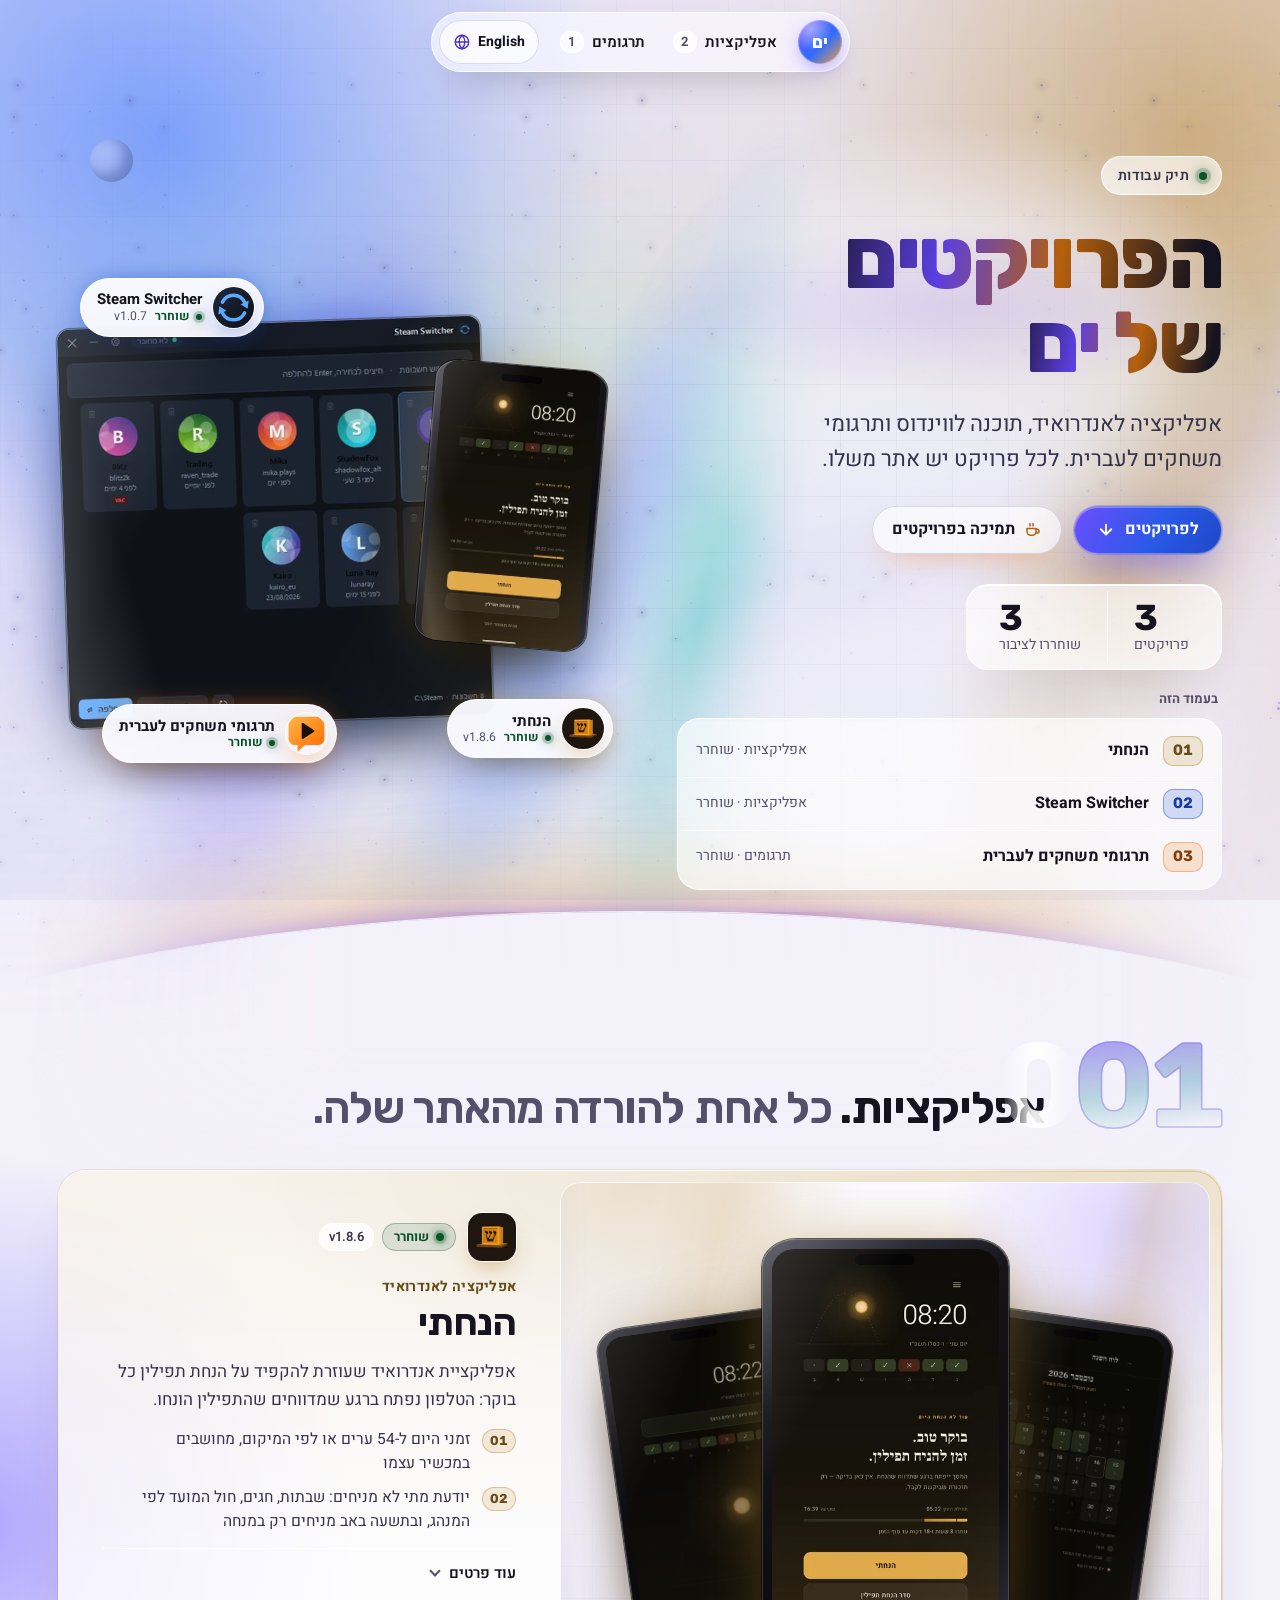
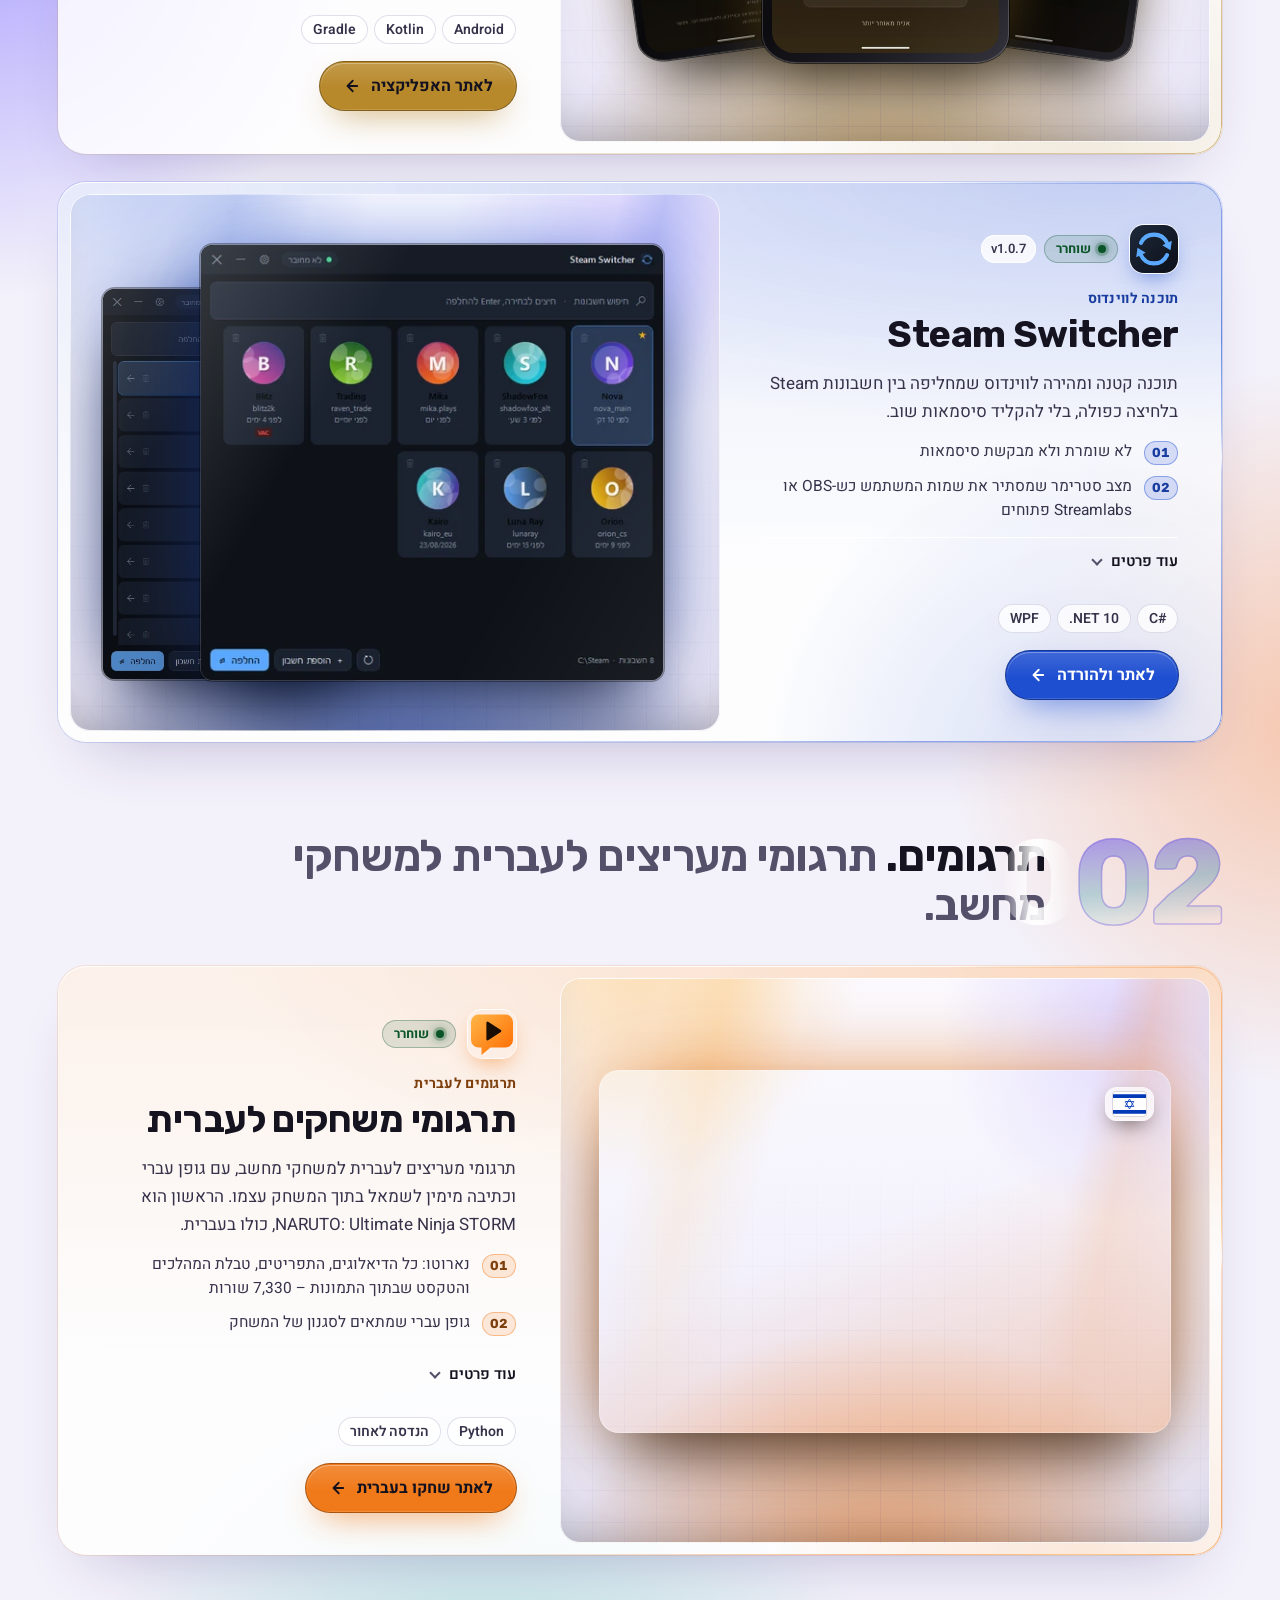
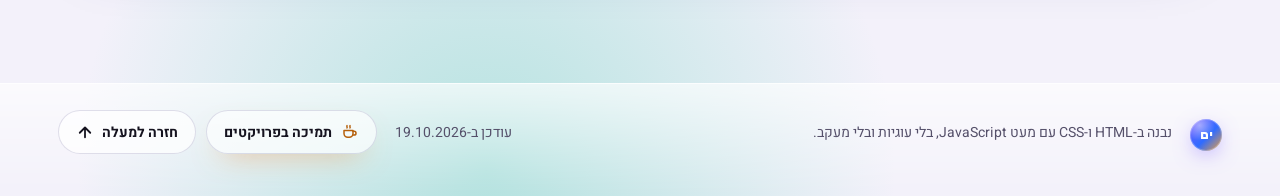
==== public/index.html @ a9d2b25c "Translations card: the new «שחקו בעברית» logo as its icon Co-Authored-By: Claude Opus 5.5 <noreply@a" ====
<!doctype html>
<html lang="he" dir="rtl">
<head>
  <meta charset="utf-8">
  <meta name="viewport" content="width=device-width, initial-scale=1">
  <title>הפרויקטים של ים</title>
  <script>document.documentElement.classList.add('js')</script>
  <meta name="description" content="אפליקציה לאנדרואיד, תוכנה לווינדוס ותרגומי משחקים לעברית. לכל פרויקט יש אתר משלו.">
  <link rel="canonical" href="https://yamprojects.github.io/">
  <link rel="alternate" hreflang="he" href="https://yamprojects.github.io/">
  <link rel="alternate" hreflang="en" href="https://yamprojects.github.io/en/">
  <link rel="alternate" hreflang="x-default" href="https://yamprojects.github.io/">
  <meta property="og:url" content="https://yamprojects.github.io/">
  <meta property="og:image" content="https://yamprojects.github.io/og.jpg">
  <meta property="og:image:width" content="1200">
  <meta property="og:image:height" content="630">
  <meta property="og:image:alt" content="הפרויקטים של ים: הנחתי, Steam Switcher ותרגומי משחקים לעברית">
  <meta property="og:locale:alternate" content="en_US">
  <meta property="og:type" content="website">
  <meta property="og:locale" content="he_IL">
  <meta property="og:site_name" content="הפרויקטים של ים">
  <meta property="og:title" content="הפרויקטים של ים">
  <meta property="og:description" content="אפליקציה לאנדרואיד, תוכנה לווינדוס ותרגומי משחקים לעברית. לכל פרויקט יש אתר משלו.">
  <meta name="twitter:card" content="summary_large_image">
  <meta name="color-scheme" content="dark light">
  <meta name="theme-color" content="#f3f1fa" media="(prefers-color-scheme: light)">
  <meta name="theme-color" content="#07070e" media="(prefers-color-scheme: dark)">
  <link rel="icon" href="favicon.svg" type="image/svg+xml">
  <link rel="preload" href="fonts/heebo.woff2" as="font" type="font/woff2" crossorigin>
  <link rel="preload" href="fonts/rubik.woff2" as="font" type="font/woff2" crossorigin>
  <link rel="stylesheet" href="site.css">
  <script src="site.js" defer></script>
</head>
<body style="--au1: #b8892b; --au2: #1f4fd1; --au3: #f07a1a">
  <div class="bg-video" aria-hidden="true" data-base="video/"><video muted loop playsinline preload="none" disablepictureinpicture tabindex="-1"></video></div>
  <div class="aurora" aria-hidden="true"><i></i><i></i><i></i><i></i><i></i></div>
  <a class="skip" href="#main">דילוג לפרויקטים</a>

  <nav class="topbar" aria-label="ניווט ראשי">
    <div class="wrap topbar-inner">
      <a class="brand" href="#top" aria-label="לראש העמוד"><span class="brand-mark" aria-hidden="true">ים</span></a>
      <div class="cats" role="group" aria-label="קטגוריות"><a href="#apps">אפליקציות <span class="count" dir="ltr">2</span></a><a href="#translations">תרגומים <span class="count" dir="ltr">1</span></a></div>
      <a class="lang" href="en/" hreflang="en" lang="en" dir="ltr"><svg viewBox="0 0 24 24" width="18" height="18" aria-hidden="true" focusable="false"><g fill="none" stroke="currentColor" stroke-width="1.8"><circle cx="12" cy="12" r="9"/><path d="M3 12h18M12 3c2.6 2.6 3.8 5.6 3.8 9s-1.2 6.4-3.8 9c-2.6-2.6-3.8-5.6-3.8-9S9.4 5.6 12 3z"/></g></svg><span class="lang-short" aria-hidden="true">EN</span><span class="lang-full">English</span></a>
    </div>
  </nav>

  <header class="hero hero--showcase" id="top">
    <div class="curtains" aria-hidden="true"><i></i><i></i><i></i><i></i></div>
    <div class="space" aria-hidden="true">
      <div class="nebula"></div>
      <div class="stars stars--far"><i></i></div>
      <div class="stars stars--mid"><i></i></div>
      <div class="stars stars--near"><span class="tw tw1"><i class="tw" style="left: 21.7%; top: 3.4%; --s: 2.4px"></i><i class="tb" style="left: 2.2%; top: 21.4%; --s: 2.6px"></i><i class="tw" style="left: 21.9%; top: 66.4%; --s: 2.6px"></i><i class="tw" style="left: 46.5%; top: 71.1%; --s: 2.6px"></i><i class="tw" style="left: 49.6%; top: 33.3%; --s: 2.6px"></i><i class="tw" style="left: 34.6%; top: 17.5%; --s: 2.9px"></i><i class="ty" style="left: 77.0%; top: 38.3%; --s: 1.6px"></i><i class="tw" style="left: 52.4%; top: 19.5%; --s: 1.9px"></i></span><span class="tw tw2"><i class="ty" style="left: 86.4%; top: 29.9%; --s: 1.6px"></i><i class="tb" style="left: 54.4%; top: 3.1%; --s: 2.4px"></i><i class="ty" style="left: 35.5%; top: 18.7%; --s: 1.9px"></i><i class="tb" style="left: 85.7%; top: 57.8%; --s: 2.0px"></i><i class="tb" style="left: 46.5%; top: 10.5%; --s: 1.6px"></i><i class="tw" style="left: 13.8%; top: 42.5%; --s: 1.6px"></i><i class="tb" style="left: 12.8%; top: 12.7%; --s: 2.2px"></i><i class="tw" style="left: 77.1%; top: 72.6%; --s: 2.7px"></i></span><span class="tw tw3"><i class="tw" style="left: 60.3%; top: 65.8%; --s: 2.2px"></i><i class="tb" style="left: 72.8%; top: 28.8%; --s: 2.5px"></i><i class="tb" style="left: 42.5%; top: 36.0%; --s: 2.1px"></i><i class="ty" style="left: 2.1%; top: 15.3%; --s: 2.2px"></i><i class="tb" style="left: 25.6%; top: 43.4%; --s: 1.7px"></i><i class="tw" style="left: 45.3%; top: 78.4%; --s: 2.7px"></i><i class="ty" style="left: 84.9%; top: 43.7%; --s: 2.1px"></i><i class="tw" style="left: 47.1%; top: 10.1%; --s: 1.8px"></i></span></div>
      <div class="meteors"><i></i><i></i><i></i></div>
    </div>
    <div class="horizon" aria-hidden="true"><i class="rim-light"><i></i></i></div>
    <div class="wrap hero-grid">
      <div class="hero-copy">
        <p class="eyebrow"><span class="eyebrow-dot" aria-hidden="true"></span>תיק עבודות</p>
        <h1><span class="sheen">הפרויקטים של&nbsp;ים</span><span class="shine" aria-hidden="true"><span>הפרויקטים של&nbsp;ים</span></span></h1>
        <p class="lead">אפליקציה לאנדרואיד, תוכנה לווינדוס ותרגומי משחקים לעברית. לכל פרויקט יש אתר משלו.</p>
        <div class="hero-actions">
          <span class="cta"><span class="cta-glow" aria-hidden="true"></span><a class="btn btn--glow" href="#main">לפרויקטים <svg class="arrow arrow--down" viewBox="0 0 24 24" width="18" height="18" aria-hidden="true" focusable="false"><path d="M5 11l7 7 7-7M12 18V5" fill="none" stroke="currentColor" stroke-width="2.4" stroke-linecap="round" stroke-linejoin="round"/></svg></a></span><a class="donate donate--hero" href="https://ko-fi.com/yamt2000" target="_blank" rel="noopener"><svg class="cup" viewBox="0 0 24 24" width="18" height="18" aria-hidden="true" focusable="false"><g fill="none" stroke="currentColor" stroke-width="2" stroke-linecap="round" stroke-linejoin="round"><path d="M4 10h12v4a5 5 0 0 1-5 5H9a5 5 0 0 1-5-5z"/><path d="M16 11h1.5a2.5 2.5 0 0 1 0 5H16"/><path d="M8 3.5c-.8 1 .8 2 0 3M12 3.5c-.8 1 .8 2 0 3"/></g></svg>תמיכה בפרויקטים</a>
        </div>
      </div>
      <div class="showcase showcase--both" aria-hidden="true"><div class="sc-halo"></div><div class="sc sc-window" style="--card-accent: #1f4fd1"><div class="window window--front"><img src="img/screen-steam-switcher-700.webp" srcset="img/screen-steam-switcher-480.webp 480w, img/screen-steam-switcher-700.webp 700w" sizes="(min-width: 980px) 460px, 76vw" width="700" height="660" alt="" loading="lazy" decoding="async"><i class="glare" aria-hidden="true"></i></div></div><div class="sc sc-phone" style="--card-accent: #b8892b"><div class="phone phone--front"><img src="img/screen-hinachti-morning-720.webp" srcset="img/screen-hinachti-morning-360.webp 360w, img/screen-hinachti-morning-720.webp 720w" sizes="(min-width: 980px) 190px, 40vw" width="720" height="1280" alt="" loading="eager" fetchpriority="high" decoding="async"><i class="glare" aria-hidden="true"></i></div></div><div class="sc-tag sc-tag--window" style="--card-accent: #1f4fd1"><span class="app-icon"><img src="img/icon-steam-switcher.svg" width="48" height="48" alt="" loading="eager" decoding="async"></span><span class="sc-tag-text"><b dir="ltr">Steam Switcher</b><small><span class="status status--released">שוחרר</span> <span dir="ltr" data-version-url="https://steam-switcher.gitlab.io/latest.json" data-version-key="version">v1.0.7</span></small></span></div><div class="sc-tag sc-tag--phone" style="--card-accent: #b8892b"><span class="app-icon"><img src="img/icon-hinachti.webp" width="48" height="48" alt="" loading="eager" decoding="async"></span><span class="sc-tag-text"><b>הנחתי</b><small><span class="status status--released">שוחרר</span> <span dir="ltr" data-version-url="https://hinachti.github.io/latest.json" data-version-key="versionName">v1.8.6</span></small></span></div><div class="sc-tag sc-tag--extra" style="--card-accent: #f07a1a"><span class="app-icon"><img src="img/icon-hebrew-game-translations.svg" width="48" height="48" alt="" loading="eager" decoding="async"></span><span class="sc-tag-text"><b>תרגומי משחקים לעברית</b><small><span class="status status--released">שוחרר</span></small></span></div></div>
      <div class="hero-meta">
        <dl class="stats"><div><dt>פרויקטים</dt><dd dir="ltr">3</dd></div><div><dt>שוחררו לציבור</dt><dd dir="ltr">3</dd></div></dl>
        <nav class="index" aria-labelledby="index-title">
          <h2 class="index-title" id="index-title">בעמוד הזה</h2>
          <ol><li><a href="#hinachti" style="--card-accent: #b8892b; --card-accent-2: #d1b275; --cta-bg: #b8892b; --cta-ink: #14111f; --a-text-d: #d3b67c; --a-text-l: #674d18"><span class="index-num" dir="ltr">01</span><span class="index-name">הנחתי</span><span class="index-meta">אפליקציות · <span class="sr">סטטוס: </span>שוחרר</span></a></li><li><a href="#steam-switcher" style="--card-accent: #1f4fd1; --card-accent-2: #6d8de1; --cta-bg: #1f4fd1; --cta-ink: #ffffff; --a-text-d: #7d99e4; --a-text-l: #183c9f"><span class="index-num" dir="ltr">02</span><span class="index-name" dir="ltr">Steam Switcher</span><span class="index-meta">אפליקציות · <span class="sr">סטטוס: </span>שוחרר</span></a></li><li><a href="#hebrew-game-translations" style="--card-accent: #f07a1a; --card-accent-2: #ffb547; --cta-bg: #f07a1a; --cta-ink: #14111f; --a-text-d: #f6ad71; --a-text-l: #7d3f0e"><span class="index-num" dir="ltr">03</span><span class="index-name">תרגומי משחקים לעברית</span><span class="index-meta">תרגומים · <span class="sr">סטטוס: </span>שוחרר</span></a></li></ol>
        </nav>
      </div>
    </div>
  </header>

  <main id="main" class="wrap">
    <section class="category" id="apps" aria-labelledby="h-apps">
      <div class="category-head">
        <span class="category-num" dir="ltr" data-num="01" aria-hidden="true">01<span class="num-shine"><span>01</span></span></span>
        <div class="category-title">
          <h2 id="h-apps">אפליקציות</h2>
          <p>כל אחת להורדה מהאתר שלה.</p>
        </div>
      </div>
      <div class="grid">
        <article class="card card--phone card--feature" id="hinachti" aria-labelledby="t-hinachti" style="--card-accent: #b8892b; --card-accent-2: #d1b275; --cta-bg: #b8892b; --cta-ink: #14111f; --a-text-d: #d3b67c; --a-text-l: #674d18">
          <span class="beam" aria-hidden="true"><i></i></span><span class="beam beam--halo" aria-hidden="true"><i></i></span>
          <div class="stage stage--phone stage--n3"><div class="phone phone--back2"><img src="img/screen-hinachti-done-720.webp" srcset="img/screen-hinachti-done-360.webp 360w, img/screen-hinachti-done-720.webp 720w" sizes="(min-width: 960px) 210px, 26vw" width="720" height="1280" alt="" loading="lazy" decoding="async"><i class="glare" aria-hidden="true"></i></div><div class="phone phone--back"><img src="img/screen-hinachti-calendar-720.webp" srcset="img/screen-hinachti-calendar-360.webp 360w, img/screen-hinachti-calendar-720.webp 720w" sizes="(min-width: 960px) 210px, 26vw" width="720" height="1280" alt="" loading="lazy" decoding="async"><i class="glare" aria-hidden="true"></i></div><div class="phone phone--front"><img src="img/screen-hinachti-morning-720.webp" srcset="img/screen-hinachti-morning-360.webp 360w, img/screen-hinachti-morning-720.webp 720w" sizes="(min-width: 960px) 260px, 31vw" width="720" height="1280" alt="מסך הבוקר של הנחתי: «בוקר טוב. זמן להניח תפילין.», זמני היום והכפתור «הנחתי»" loading="lazy" decoding="async"><i class="glare" aria-hidden="true"></i></div></div>
          <div class="card-body">
            <div class="card-top"><span class="app-icon"><img src="img/icon-hinachti.webp" width="48" height="48" alt="" loading="lazy" decoding="async"></span><div class="meta"><span class="status status--released"><span class="sr">סטטוס: </span>שוחרר</span><span class="version" dir="ltr" data-version-url="https://hinachti.github.io/latest.json" data-version-key="versionName">v1.8.6</span></div></div>
            <div class="card-title">
              <p class="kicker">אפליקציה לאנדרואיד</p>
              <h3 id="t-hinachti"><span>הנחתי</span></h3>
            </div>
            <p class="summary">אפליקציית אנדרואיד שעוזרת להקפיד על הנחת תפילין כל בוקר: הטלפון נפתח ברגע שמדווחים שהתפילין הונחו.</p>
            <ol class="highlights" aria-label="בקצרה"><li><span class="hl-num" dir="ltr" aria-hidden="true">01</span><span class="hl-text">זמני היום <span class="nw">ל-<span dir="ltr">54</span></span> ערים או לפי המיקום, מחושבים במכשיר עצמו</span></li><li><span class="hl-num" dir="ltr" aria-hidden="true">02</span><span class="hl-text">יודעת מתי לא מניחים: שבתות, חגים, חול המועד לפי המנהג, ובתשעה באב מניחים רק במנחה</span></li></ol>
            <details><summary>עוד פרטים</summary><ol class="highlights" start="3"><li><span class="hl-num" dir="ltr" aria-hidden="true">03</span><span class="hl-text">סדר הנחת תפילין בנוסח אשכנז וספרד, פרשת השבוע ותהילים</span></li><li><span class="hl-num" dir="ltr" aria-hidden="true">04</span><span class="hl-text">עובדת בלי אינטרנט, ושום דבר לא נשלח לשום מקום</span></li></ol></details>
            <ul class="tech" aria-label="טכנולוגיות"><li dir="ltr">Android</li><li dir="ltr">Kotlin</li><li dir="ltr">Gradle</li></ul>
            <div class="links"><a class="btn btn--accent" href="https://hinachti.github.io/" target="_blank" rel="noopener">לאתר האפליקציה <svg class="arrow arrow--fwd" viewBox="0 0 24 24" width="18" height="18" aria-hidden="true" focusable="false"><path d="M13 5l-7 7 7 7M6 12h13" fill="none" stroke="currentColor" stroke-width="2.4" stroke-linecap="round" stroke-linejoin="round"/></svg></a></div>
          </div>
        </article>
        <article class="card card--window card--feature card--flip" id="steam-switcher" aria-labelledby="t-steam-switcher" style="--card-accent: #1f4fd1; --card-accent-2: #6d8de1; --cta-bg: #1f4fd1; --cta-ink: #ffffff; --a-text-d: #7d99e4; --a-text-l: #183c9f">
          <span class="beam" aria-hidden="true"><i></i></span><span class="beam beam--halo" aria-hidden="true"><i></i></span>
          <div class="stage stage--window stage--n2"><div class="window window--back"><img src="img/screen-steam-switcher-list-440.webp" srcset="img/screen-steam-switcher-list-440.webp 440w" sizes="(min-width: 960px) 300px, 44vw" width="440" height="660" alt="" loading="lazy" decoding="async"><i class="glare" aria-hidden="true"></i></div><div class="window window--front"><img src="img/screen-steam-switcher-700.webp" srcset="img/screen-steam-switcher-480.webp 480w, img/screen-steam-switcher-700.webp 700w" sizes="(min-width: 960px) 480px, 76vw" width="700" height="660" alt="Steam Switcher בעברית: רשת של חשבונות Steam עם אווטארים, ומאחוריה תצוגת הרשימה" loading="lazy" decoding="async"><i class="glare" aria-hidden="true"></i></div></div>
          <div class="card-body">
            <div class="card-top"><span class="app-icon"><img src="img/icon-steam-switcher.svg" width="48" height="48" alt="" loading="lazy" decoding="async"></span><div class="meta"><span class="status status--released"><span class="sr">סטטוס: </span>שוחרר</span><span class="version" dir="ltr" data-version-url="https://steam-switcher.gitlab.io/latest.json" data-version-key="version">v1.0.7</span></div></div>
            <div class="card-title">
              <p class="kicker">תוכנה לווינדוס</p>
              <h3 id="t-steam-switcher"><span dir="ltr">Steam Switcher</span></h3>
            </div>
            <p class="summary">תוכנה קטנה ומהירה לווינדוס שמחליפה בין חשבונות <span dir="ltr">Steam</span> בלחיצה כפולה, בלי להקליד סיסמאות שוב.</p>
            <ol class="highlights" aria-label="בקצרה"><li><span class="hl-num" dir="ltr" aria-hidden="true">01</span><span class="hl-text">לא שומרת ולא מבקשת סיסמאות</span></li><li><span class="hl-num" dir="ltr" aria-hidden="true">02</span><span class="hl-text">מצב סטרימר שמסתיר את שמות המשתמש <span class="nw">כש-<span dir="ltr">OBS</span></span> או <span dir="ltr">Streamlabs</span> פתוחים</span></li></ol>
            <details><summary>עוד פרטים</summary><ol class="highlights" start="3"><li><span class="hl-num" dir="ltr" aria-hidden="true">03</span><span class="hl-text">מקש קיצור גלובלי, תפריט במגש המערכת ותצוגת רשימה או רשת</span></li><li><span class="hl-num" dir="ltr" aria-hidden="true">04</span><span class="hl-text">בלי דפדפן מוטמע ובלי שירותי רקע: נפתחת מיד</span></li></ol></details>
            <ul class="tech" aria-label="טכנולוגיות"><li dir="ltr">C#</li><li dir="ltr">.NET 10</li><li dir="ltr">WPF</li></ul>
            <div class="links"><a class="btn btn--accent" href="https://steam-switcher.gitlab.io/he/" target="_blank" rel="noopener">לאתר ולהורדה <svg class="arrow arrow--fwd" viewBox="0 0 24 24" width="18" height="18" aria-hidden="true" focusable="false"><path d="M13 5l-7 7 7 7M6 12h13" fill="none" stroke="currentColor" stroke-width="2.4" stroke-linecap="round" stroke-linejoin="round"/></svg></a></div>
          </div>
        </article>
      </div>
    </section>
    <section class="category" id="translations" aria-labelledby="h-translations">
      <div class="category-head">
        <span class="category-num" dir="ltr" data-num="02" aria-hidden="true">02<span class="num-shine"><span>02</span></span></span>
        <div class="category-title">
          <h2 id="h-translations">תרגומים</h2>
          <p>תרגומי מעריצים לעברית למשחקי מחשב.</p>
        </div>
      </div>
      <div class="grid">
        <article class="card card--shot card--feature" id="hebrew-game-translations" aria-labelledby="t-hebrew-game-translations" style="--card-accent: #f07a1a; --card-accent-2: #ffb547; --cta-bg: #f07a1a; --cta-ink: #14111f; --a-text-d: #f6ad71; --a-text-l: #7d3f0e">
          <span class="beam" aria-hidden="true"><i></i></span><span class="beam beam--halo" aria-hidden="true"><i></i></span>
          <div class="stage stage--shot"><div class="shot"><img src="img/cover-naruto-hero-960.webp" srcset="img/cover-naruto-hero-480.webp 480w, img/cover-naruto-hero-960.webp 960w" sizes="(min-width: 960px) 620px, (min-width: 760px) 46vw, 92vw" width="960" height="600" alt="נארוטו מחזיק ראסנגן במשחק NARUTO: Ultimate Ninja STORM" loading="lazy" decoding="async"><span class="flag" role="img" aria-label="תרגום ישראלי" title="תרגום ישראלי"><svg viewBox="0 0 220 160" width="33" height="24" aria-hidden="true" focusable="false"><rect width="220" height="160" fill="#fff"/><rect y="15" width="220" height="25" fill="#0038b8"/><rect y="120" width="220" height="25" fill="#0038b8"/><path d="M110,47 138.6,96.5 81.4,96.5Z M110,113 81.4,63.5 138.6,63.5Z" fill="none" stroke="#0038b8" stroke-width="5.5" stroke-linejoin="miter"/></svg></span></div></div>
          <div class="card-body">
            <div class="card-top"><span class="app-icon"><img src="img/icon-hebrew-game-translations.svg" width="48" height="48" alt="" loading="lazy" decoding="async"></span><div class="meta"><span class="status status--released"><span class="sr">סטטוס: </span>שוחרר</span></div></div>
            <div class="card-title">
              <p class="kicker">תרגומים לעברית</p>
              <h3 id="t-hebrew-game-translations"><span>תרגומי משחקים לעברית</span></h3>
            </div>
            <p class="summary">תרגומי מעריצים לעברית למשחקי מחשב, עם גופן עברי וכתיבה מימין לשמאל בתוך המשחק עצמו. הראשון הוא <span dir="ltr" class="nw">NARUTO: Ultimate Ninja STORM</span>, כולו בעברית.</p>
            <ol class="highlights" aria-label="בקצרה"><li><span class="hl-num" dir="ltr" aria-hidden="true">01</span><span class="hl-text">נארוטו: כל הדיאלוגים, התפריטים, טבלת המהלכים והטקסט שבתוך התמונות – <span dir="ltr">7,330</span> שורות</span></li><li><span class="hl-num" dir="ltr" aria-hidden="true">02</span><span class="hl-text">גופן עברי שמתאים לסגנון של המשחק</span></li></ol>
            <details><summary>עוד פרטים</summary><ol class="highlights" start="3"><li><span class="hl-num" dir="ltr" aria-hidden="true">03</span><span class="hl-text">כלים משלי לפתיחה ולבנייה מחדש של קבצי המשחק, ומתקין שבונה את העברית מהעותק של השחקן בלי להפיץ קבצי משחק</span></li></ol></details>
            <ul class="tech" aria-label="טכנולוגיות"><li dir="ltr">Python</li><li>הנדסה לאחור</li></ul>
            <div class="links"><a class="btn btn--accent" href="https://playivrit.pages.dev/" target="_blank" rel="noopener">לאתר שחקו בעברית <svg class="arrow arrow--fwd" viewBox="0 0 24 24" width="18" height="18" aria-hidden="true" focusable="false"><path d="M13 5l-7 7 7 7M6 12h13" fill="none" stroke="currentColor" stroke-width="2.4" stroke-linecap="round" stroke-linejoin="round"/></svg></a></div>
          </div>
        </article>
      </div>
    </section>
  </main>

  <footer class="foot">
    <div class="wrap foot-inner">
      <span class="brand-mark brand-mark--small" aria-hidden="true">ים</span>
      <p>נבנה <span class="nw">ב-<span dir="ltr">HTML</span></span> <span class="nw">ו-<span dir="ltr">CSS</span></span> עם מעט <span dir="ltr">JavaScript</span>, בלי עוגיות ובלי מעקב.</p>
      <p class="foot-date">עודכן ב-<time datetime="2026-10-19" dir="ltr">19.10.2026</time></p>
      <div class="foot-actions"><a class="donate donate--foot" href="https://ko-fi.com/yamt2000" target="_blank" rel="noopener"><svg class="cup" viewBox="0 0 24 24" width="18" height="18" aria-hidden="true" focusable="false"><g fill="none" stroke="currentColor" stroke-width="2" stroke-linecap="round" stroke-linejoin="round"><path d="M4 10h12v4a5 5 0 0 1-5 5H9a5 5 0 0 1-5-5z"/><path d="M16 11h1.5a2.5 2.5 0 0 1 0 5H16"/><path d="M8 3.5c-.8 1 .8 2 0 3M12 3.5c-.8 1 .8 2 0 3"/></g></svg>תמיכה בפרויקטים</a><a class="to-top" href="#top">חזרה למעלה <svg class="arrow arrow--up" viewBox="0 0 24 24" width="18" height="18" aria-hidden="true" focusable="false"><path d="M5 13l7-7 7 7M12 6v13" fill="none" stroke="currentColor" stroke-width="2.4" stroke-linecap="round" stroke-linejoin="round"/></svg></a></div>
    </div>
  </footer>
</body>
</html>
---- public/site.css ----
/* Aurora & Glass.
   The backdrop is lit by the projects' own accent colors (--au1..--au4, set on <body> by build.py).
   Every card is tinted by its own accent (--card-accent and friends, also from build.py), so a card
   reads as its project whatever glows behind it. The page is complete without JavaScript and
   without motion, and it mirrors for English (dir="ltr") through logical properties and --fwd. */

@font-face {
  font-family: 'Heebo';
  src: url('fonts/heebo.woff2') format('woff2-variations'),
       url('fonts/heebo.woff2') format('woff2');
  font-weight: 100 900;
  font-display: swap;
}

@font-face {
  font-family: 'Rubik';
  src: url('fonts/rubik.woff2') format('woff2-variations'),
       url('fonts/rubik.woff2') format('woff2');
  font-weight: 300 900;
  font-display: swap;
}

@property --fade-start { syntax: '<length>'; inherits: false; initial-value: 0px; }
@property --fade-end { syntax: '<length>'; inherits: false; initial-value: 0px; }

/* ------------------------------------------------------------ tokens */

:root {
  color-scheme: dark;
  --violet: #7c5cff;
  --teal: #19c2b0;
  --au-a: var(--au1, #b8892b);
  --au-b: var(--au2, #2f6bff);
  --au-c: var(--au3, #f07a1a);
  --au-d: var(--au4, var(--teal));

  --bg: #07070e;
  --text: #f5f3ff;
  --body: #d6d2e8;
  --muted: #aaa5c0;
  --link: #b9adff;
  --focus: #c9beff;
  --edge: rgb(255 255 255 / .1);
  --edge-strong: rgb(255 255 255 / .2);
  --glass: rgb(255 255 255 / .045);
  --glass-2: rgb(255 255 255 / .08);
  --glass-bar: rgb(14 13 28 / .62);
  --bar-solid: rgb(16 15 30 / .97);
  --panel: rgb(16 15 29 / .72);
  --card-solid: rgb(17 15 30 / .86);
  --card-tint: 13%;
  --card-glow: 24%;
  --card-shadow: 0 1px 0 rgb(255 255 255 / .06) inset, 0 40px 80px -40px rgb(0 0 0 / .85);
  --stage-base: linear-gradient(180deg, #100f1e, #08080f);
  --stage-line: rgb(255 255 255 / .05);
  --chip: rgb(255 255 255 / .07);
  --blob-opacity: .5;
  --blob-mix: 0%;
  --beam-opacity: .62;
  --sheen-base: #f5f3ff;
  --sheen-1: #cbbcff;
  --sheen-2: #ffd08a;
  --num-from: rgb(214 204 255 / .5);
  --num-edge: rgb(225 218 255 / .4);
  --stars: .6;
  --scrim: rgb(7 7 14 / .6);
  --rim: rgb(226 220 255 / .75);
  --rim-glow-1: rgb(140 112 255 / .85);
  --rim-glow-2: rgb(47 107 255 / .55);
  --rim-beam: rgb(214 204 255 / .95);
  --rim-beam-2: rgb(98 132 255 / .7);
  --shine: rgb(255 255 255 / .62);
  --h1-glow: rgb(124 92 255 / .3);
  --num-glow-1: #d9cfff;
  --num-glow-2: #7fe3d6;
  --num-sweep: rgb(255 255 255 / .95);
  --nebula: 1;
  --moon: .55;

  --st-released: #4ade80;
  --st-soon: #b4a8ff;
  --st-working: #2dd4bf;
  --st-dev: #fbbf24;
  --st-alpha: #fb923c;
  --st-testing: #38bdf8;
  --st-experimental: #d8b4fe;

  --radius: 28px;
  --gutter: 16px;
  --display: 'Rubik', 'Heebo', system-ui, sans-serif;

  /* Direction: --fwd is the sign of "forward" on the x axis, --flip mirrors the tilts drawn for
     right-to-left, and the two --at-* place glows on the start or the end side. */
  --fwd: 1;
  --flip: -1;
  --at-start: 12%;
  --at-end: 88%;
}

[dir="rtl"] { --fwd: -1; --flip: 1; --at-start: 88%; --at-end: 12%; }
[dir="ltr"] { --fwd: 1; --flip: -1; --at-start: 12%; --at-end: 88%; }

@media (prefers-color-scheme: light) {
  :root {
    color-scheme: light;
    --bg: #f3f1fa;
    --text: #15131f;
    --body: #36324a;
    --muted: #55506a;
    --link: #4b30c9;
    --focus: #4b30c9;
    --edge: rgb(255 255 255 / .9);
    --edge-strong: rgb(40 28 110 / .14);
    --glass: rgb(255 255 255 / .5);
    --glass-2: rgb(255 255 255 / .72);
    --glass-bar: rgb(250 249 255 / .7);
    --bar-solid: rgb(250 249 255 / .97);
    --panel: rgb(255 255 255 / .66);
    --card-solid: rgb(255 255 255 / .82);
    --card-tint: 9%;
    --card-glow: 18%;
    --card-shadow: 0 1px 0 rgb(255 255 255 / .9) inset, 0 30px 60px -34px rgb(52 36 120 / .32);
    --stage-base: linear-gradient(180deg, #fbfaff, #e9e6f7);
    --stage-line: rgb(60 40 140 / .07);
    --chip: rgb(255 255 255 / .78);
    --blob-opacity: .74;
    --blob-mix: 28%;
    --beam-opacity: .5;
    --sheen-base: #15131f;
    --sheen-1: #5b3fe0;
    --sheen-2: #b5600c;
    --num-from: rgb(91 63 224 / .26);
    --num-edge: rgb(91 63 224 / .32);
    --stars: 0;
    --scrim: rgb(243 241 250 / .62);
    --rim: rgb(255 255 255 / 1);
    --rim-glow-1: rgb(124 92 255 / .45);
    --rim-glow-2: rgb(240 161 58 / .35);
    --rim-beam: rgb(124 92 255 / .75);
    --rim-beam-2: rgb(240 161 58 / .5);
    --shine: rgb(255 255 255 / .7);
    --h1-glow: rgb(124 92 255 / .16);
    --num-glow-1: #7b5cf0;
    --num-glow-2: #1aa898;
    --num-sweep: rgb(255 255 255 / .9);
    --nebula: .55;
    --moon: .45;

    --st-released: #0a5528;
    --st-soon: #4b3fd1;
    --st-working: #0f766e;
    --st-dev: #9a4a06;
    --st-alpha: #b4400b;
    --st-testing: #0369a1;
    --st-experimental: #7c3aed;
  }
}

@media (min-width: 740px) {
  :root { --gutter: 28px; }
}

/* accent-colored text (kicker, numbers): build.py computes a shade per theme that passes AA */
.card, .index a { --a-text: var(--a-text-d); }
@media (prefers-color-scheme: light) {
  .card, .index a { --a-text: var(--a-text-l); }
}

/* ------------------------------------------------------------ base */

*, *::before, *::after { box-sizing: border-box; }

html {
  -webkit-text-size-adjust: 100%;
  scroll-padding-top: 96px;
  background: var(--bg);
}

body {
  position: relative;
  isolation: isolate;
  min-height: 100vh;
  margin: 0;
  overflow-x: clip;
  background: var(--bg);
  color: var(--text);
  font-family: 'Heebo', system-ui, -apple-system, 'Segoe UI', Arial, sans-serif;
  font-size: 1rem;
  line-height: 1.65;
  overflow-wrap: break-word;
  -webkit-font-smoothing: antialiased;
}

img, svg { max-width: 100%; }

/* A Hebrew prefix glued to a Latin word ("ב-WebGL") never breaks after the hyphen. */
.nw { white-space: nowrap; }

.sr {
  position: absolute;
  width: 1px;
  height: 1px;
  overflow: hidden;
  clip-path: inset(50%);
  white-space: nowrap;
}

.lead, .summary, .highlights, .category-title { text-wrap: pretty; }

a { color: var(--link); }

:focus-visible {
  outline: 2px solid var(--focus);
  outline-offset: 3px;
  border-radius: 8px;
}

.wrap {
  width: 100%;
  max-width: 1220px;
  margin-inline: auto;
  padding-inline: var(--gutter);
}

.skip {
  position: absolute;
  inset-inline-start: 12px;
  top: -80px;
  z-index: 100;
  padding: 10px 16px;
  border-radius: 12px;
  background: var(--text);
  color: var(--bg);
  font-weight: 700;
  text-decoration: none;
}
.skip:focus { top: 12px; }

.arrow { flex: none; }
.arrow--fwd { scale: calc(var(--fwd) * -1) 1; }

/* ------------------------------------------------------------ aurora backdrop */

.aurora {
  position: absolute;
  inset: 0;
  z-index: -2;
  overflow: hidden;
  pointer-events: none;
}

.aurora i {
  position: absolute;
  width: var(--s);
  aspect-ratio: 1;
  border-radius: 50%;
  background: radial-gradient(closest-side,
    color-mix(in oklab, var(--c), white var(--blob-mix)),
    color-mix(in oklab, color-mix(in oklab, var(--c), white var(--blob-mix)) 45%, transparent) 55%,
    transparent);
  opacity: var(--blob-opacity);
}

.aurora i:nth-child(1) { --c: var(--au-b); --s: max(760px, 70vw); top: -24vw; left: -22vw; }
.aurora i:nth-child(2) { --c: var(--au-a); --s: max(680px, 62vw); top: -20vw; right: -24vw; }
.aurora i:nth-child(3) { --c: var(--violet); --s: max(640px, 58vw); top: 34%; inset-inline-end: -30vw; }
.aurora i:nth-child(4) { --c: var(--au-c); --s: max(620px, 56vw); top: 58%; inset-inline-start: -30vw; opacity: calc(var(--blob-opacity) * .7); }
.aurora i:nth-child(5) { --c: var(--au-d); --s: max(700px, 64vw); bottom: -30vw; left: 6vw; opacity: calc(var(--blob-opacity) * .7); }

/* A faint star field near the top (dark theme). */
.aurora::before {
  content: "";
  position: absolute;
  inset: 0;
  opacity: var(--stars);
  background-image:
    radial-gradient(1px 1px at 12% 18%, #fff, transparent),
    radial-gradient(1px 1px at 72% 9%, #fff, transparent),
    radial-gradient(1.5px 1.5px at 38% 31%, #fff, transparent),
    radial-gradient(1px 1px at 88% 41%, #fff, transparent),
    radial-gradient(1px 1px at 22% 63%, #fff, transparent),
    radial-gradient(1.5px 1.5px at 57% 77%, #fff, transparent),
    radial-gradient(1px 1px at 93% 86%, #fff, transparent),
    radial-gradient(1px 1px at 5% 92%, #fff, transparent);
  background-size: 520px 640px;
  -webkit-mask-image: linear-gradient(to bottom, #000, transparent 1400px);
  mask-image: linear-gradient(to bottom, #000, transparent 1400px);
}

/* The background video: seamless 12 s loops of the same aurora (videos/ in the repo). Its poster
   shows from here; site.js adds the sources only when the video is about to play (motion allowed,
   no Save-Data, hero on screen, motion not paused), and it fades in while it plays. It is blended
   over the CSS aurora (screen in dark, multiply in light) at low strength; it does brighten the
   backdrop a little, so the hero text gets a soft scrim (.hero-copy::before, .hero-meta::before). */
.bg-video {
  position: fixed;
  inset: 0;
  z-index: -1;
  pointer-events: none;
  background: #0d0e12 url('video/bg-dark.webp') center / cover no-repeat;
  opacity: .3;
  mix-blend-mode: screen;
}
.bg-video video {
  display: block;
  width: 100%;
  height: 100%;
  object-fit: cover;
  opacity: 0;
  transition: opacity 1.2s ease;
}
.bg-video.is-playing video { opacity: 1; }
@media (prefers-color-scheme: light) {
  .bg-video {
    background-color: #f3f1fb;
    background-image: url('video/bg-light.webp');
    opacity: .55;
    mix-blend-mode: multiply;
  }
}
@media (prefers-reduced-motion: reduce) {
  .bg-video video { display: none; }
}
@media print {
  .bg-video { display: none; }
}

/* Curtains of light behind the headline: soft gradients, no blur filter, no blending. */
.curtains {
  position: absolute;
  inset: 0 0 -10%;
  z-index: -1;
  overflow: hidden;
  pointer-events: none;
  -webkit-mask-image: linear-gradient(to bottom, transparent 0, #000 22%, #000 58%, transparent 96%);
  mask-image: linear-gradient(to bottom, transparent 0, #000 22%, #000 58%, transparent 96%);
}

.curtains i {
  position: absolute;
  top: -10%;
  width: var(--w, 16%);
  height: 105%;
  background: radial-gradient(50% 50% at 50% 62%,
    var(--c) 0%,
    color-mix(in oklab, var(--c) 55%, transparent) 45%,
    color-mix(in oklab, var(--c) 18%, transparent) 75%,
    transparent 100%);
  opacity: var(--beam-opacity);
  transform: skewX(calc(var(--k, -16deg) * var(--flip)));
  transform-origin: 50% 100%;
}
.curtains i:nth-child(1) { --c: var(--violet); inset-inline-end: 2%; --w: 22%; }
.curtains i:nth-child(2) { --c: color-mix(in oklab, var(--au-b), white 18%); inset-inline-end: 22%; --w: 16%; --k: -24deg; }
.curtains i:nth-child(3) { --c: var(--teal); inset-inline-end: 42%; --w: 14%; --k: -10deg; opacity: calc(var(--beam-opacity) * .75); }
.curtains i:nth-child(4) { --c: var(--au-a); inset-inline-end: 62%; --w: 24%; --k: -20deg; }

/* ------------------------------------------------------------ top bar */

.topbar {
  position: sticky;
  top: 0;
  z-index: 50;
  padding-top: 12px;
}

.topbar-inner {
  display: flex;
  align-items: center;
  gap: 8px;
  width: fit-content;
  max-width: calc(100% - 2 * var(--gutter));
  min-height: 60px;
  padding: 7px;
  border: 1px solid var(--edge);
  border-radius: 999px;
  background: var(--bar-solid);
  box-shadow: 0 18px 40px -24px rgb(0 0 0 / .55);
}

/* Frosted only where it is cheap and supported; an opaque bar everywhere else. */
@media (min-width: 740px) {
  @supports ((backdrop-filter: blur(1px)) or (-webkit-backdrop-filter: blur(1px))) {
    .topbar-inner {
      background: var(--glass-bar);
      -webkit-backdrop-filter: blur(18px) saturate(1.5);
      backdrop-filter: blur(18px) saturate(1.5);
    }
  }
}

.brand {
  display: inline-flex;
  flex: none;
  align-items: center;
  min-height: 44px;
  border-radius: 999px;
  color: var(--text);
  text-decoration: none;
}

.brand-mark {
  display: grid;
  place-items: center;
  width: 44px;
  height: 44px;
  border-radius: 50%;
  background:
    radial-gradient(80% 80% at 30% 20%, rgb(255 255 255 / .45), transparent 60%),
    linear-gradient(135deg, var(--violet), #2f6bff 55%, #f0a13a);
  box-shadow: 0 0 0 1px rgb(255 255 255 / .25) inset, 0 6px 22px -6px rgb(124 92 255 / .8);
  color: #fff;
  font-family: var(--display);
  font-size: 1.05rem;
  font-weight: 800;
  line-height: 1;
}

.cats {
  --to-end: to right;
  display: flex;
  flex: 0 1 auto;
  gap: 2px;
  min-width: 0;
  overflow-x: auto;
  scrollbar-width: none;
  overscroll-behavior-x: contain;
  /* the edge with more links past it fades out (see the scroll timeline below and site.js) */
  -webkit-mask-image: linear-gradient(var(--to-end), transparent 0, #000 var(--fade-start), #000 calc(100% - var(--fade-end)), transparent 100%);
  mask-image: linear-gradient(var(--to-end), transparent 0, #000 var(--fade-start), #000 calc(100% - var(--fade-end)), transparent 100%);
}
[dir="rtl"] .cats { --to-end: to left; }
.cats::-webkit-scrollbar { display: none; }

@supports (animation-timeline: scroll()) {
  .cats {
    animation: cats-fade linear both;
    animation-timeline: scroll(self inline);
  }
}

@keyframes cats-fade {
  0% { --fade-start: 0px; --fade-end: 28px; }
  12% { --fade-start: 28px; }
  88% { --fade-end: 28px; }
  100% { --fade-start: 28px; --fade-end: 0px; }
}

.cats a {
  display: inline-flex;
  flex: none;
  align-items: center;
  gap: 8px;
  min-height: 44px;
  padding: 0 13px;
  border-radius: 999px;
  color: var(--text);
  font-size: .9375rem;
  font-weight: 600;
  text-decoration: none;
  transition: background-color .25s, box-shadow .25s;
}
.cats a:hover { background: var(--glass-2); }
.cats a:focus-visible { outline-offset: -3px; }
.cats a[aria-current] {
  background: var(--glass-2);
  box-shadow: inset 0 0 0 1px var(--edge-strong), 0 0 24px -8px var(--violet);
}

.count {
  display: inline-grid;
  place-items: center;
  min-width: 24px;
  height: 22px;
  padding: 0 7px;
  border-radius: 999px;
  background: var(--chip);
  box-shadow: inset 0 0 0 1px var(--edge);
  color: var(--muted);
  font-size: .8125rem;
  font-weight: 700;
  font-variant-numeric: tabular-nums;
}

.lang {
  display: inline-flex;
  flex: none;
  align-items: center;
  gap: 7px;
  min-height: 44px;
  padding: 0 14px;
  border-radius: 999px;
  background: var(--glass-2);
  box-shadow: inset 0 0 0 1px var(--edge-strong);
  color: var(--text);
  font-size: .875rem;
  font-weight: 700;
  text-decoration: none;
  transition: background-color .25s;
}
.lang svg { color: var(--link); }
.lang:hover { background: color-mix(in srgb, var(--violet) 22%, var(--glass-2)); }
.lang:focus-visible { outline-offset: -3px; }
.lang-short { display: none; }

@media (max-width: 520px) {
  .topbar-inner { gap: 2px; padding: 5px; max-width: calc(100% - 20px); }
  .cats a { gap: 6px; padding: 0 9px; font-size: .875rem; }
  .lang { min-width: 44px; justify-content: center; padding: 0 13px; }
  .lang svg { display: none; }
}
@media (max-width: 300px) {
  .lang { padding: 0 10px; }
  .lang-short { display: inline; }
  .lang-full {
    position: absolute; width: 1px; height: 1px; overflow: hidden; clip-path: inset(50%); white-space: nowrap;
  }
}
@media (max-width: 400px) {
  .count { display: none; }
}

/* ------------------------------------------------------------ hero */

.hero {
  position: relative;
  isolation: isolate;
  overflow-x: clip;
  padding-block: clamp(32px, 7vw, 84px) clamp(56px, 8vw, 104px);
}

/* the rim of a dark planet under the hero, lit from behind by the aurora (lower on phones, so it
   never crosses the project index) */
@media (max-width: 600px) {
  .horizon { bottom: -276px; }
}
.horizon {
  position: absolute;
  inset: auto 0 -220px;
  z-index: -1;
  height: 480px;
  pointer-events: none;
  -webkit-mask-image: linear-gradient(to right, transparent 2%, #000 28%, #000 72%, transparent 98%);
  mask-image: linear-gradient(to right, transparent 2%, #000 28%, #000 72%, transparent 98%);
}
.horizon::before {
  content: "";
  position: absolute;
  left: 50%;
  bottom: 0;
  width: max(1100px, 150vw);
  height: 300px;
  border-radius: 50% 50% 0 0 / 100% 100% 0 0;
  background: linear-gradient(to bottom, var(--bg) 0, var(--bg) 45%, color-mix(in srgb, var(--bg) 0%, transparent));
  box-shadow:
    0 -1px 0 0 var(--rim),
    0 -10px 28px -6px var(--rim-glow-1),
    0 -40px 110px -16px var(--rim-glow-2);
  translate: -50% 0;
}

.hero::after {
  /* a fine engineering grid, fading out toward the edges */
  content: "";
  position: absolute;
  inset: -80px 0 0;
  z-index: -1;
  background-image:
    linear-gradient(var(--stage-line) 1px, transparent 1px),
    linear-gradient(90deg, var(--stage-line) 1px, transparent 1px);
  background-size: 56px 56px;
  -webkit-mask-image: radial-gradient(60% 60% at 50% 40%, #000, transparent);
  mask-image: radial-gradient(60% 60% at 50% 40%, #000, transparent);
  pointer-events: none;
}

.hero-grid {
  display: grid;
  gap: 28px;
  align-items: center;
}

.hero--solo .hero-grid { max-width: 820px; }

.eyebrow {
  display: inline-flex;
  align-items: center;
  gap: 10px;
  margin: 0 0 22px;
  padding: 7px 16px;
  padding-inline-start: 14px;
  border: 1px solid var(--edge);
  border-radius: 999px;
  background: var(--panel);
  color: var(--body);
  font-size: .875rem;
  font-weight: 600;
  letter-spacing: .02em;
}

.eyebrow-dot {
  position: relative;
  width: 8px;
  height: 8px;
  border-radius: 50%;
  background: var(--st-released);
  box-shadow: 0 0 0 4px color-mix(in srgb, var(--st-released) 22%, transparent),
              0 0 14px var(--st-released);
}
.eyebrow-dot::after {
  /* a ring that breathes out (transform and opacity only) */
  content: "";
  position: absolute;
  inset: -4px;
  border-radius: 50%;
  border: 2px solid var(--st-released);
  opacity: 0;
}

h1 {
  margin: 0 0 22px;
  font-family: var(--display);
  font-size: clamp(2.75rem, 14vw, 6.6rem);
  font-weight: 800;
  line-height: .98;
  letter-spacing: -0.03em;
}
[lang="en"] h1 { letter-spacing: -0.035em; }

.sheen {
  display: inline;
  padding-bottom: .08em;
  background-image: linear-gradient(100deg,
    var(--sheen-base) 0%, var(--sheen-base) 34%,
    var(--sheen-1) 48%, var(--sheen-2) 60%,
    var(--sheen-base) 74%, var(--sheen-base) 100%);
  background-size: 260% 100%;
  background-position: 62% 0;
  -webkit-background-clip: text;
  background-clip: text;
  -webkit-box-decoration-break: clone;
  box-decoration-break: clone;
  color: transparent;
  -webkit-text-fill-color: transparent;
}

.lead {
  max-width: 34ch;
  margin: 0 0 28px;
  color: var(--body);
  font-size: clamp(1.125rem, 2.6vw, 1.375rem);
  line-height: 1.6;
}

.hero-actions {
  display: flex;
  flex-wrap: wrap;
  gap: 12px;
}

/* on phones the hero buttons share the row, or each takes a full row when they do not fit */
@media (max-width: 600px) {
  .hero-actions > * { flex: 1 1 auto; justify-content: center; }
  .hero-actions .btn { width: 100%; }
}

.hero-meta { display: grid; gap: 18px; min-width: 0; }

.hero-copy, .hero-meta { position: relative; }
.hero-copy::before,
.hero-meta::before {
  content: "";
  position: absolute;
  inset: -36px -48px;
  z-index: -1;
  border-radius: 48px;
  background: radial-gradient(closest-side, var(--scrim) 55%, transparent);
  pointer-events: none;
}

.stats {
  display: flex;
  width: 100%;
  margin: 0;
  padding: 6px;
  border: 1px solid var(--edge);
  border-radius: 22px;
  background: var(--panel);
  box-shadow: var(--card-shadow);
}

.stats div {
  display: flex;
  flex: 1 1 0;
  flex-direction: column-reverse;
  min-width: 0;
  padding: 8px clamp(12px, 3vw, 26px);
}
.stats div + div { border-inline-start: 1px solid var(--edge); }

.stats dd {
  margin: 0;
  font-family: var(--display);
  font-size: clamp(1.75rem, 6vw, 2.25rem);
  font-weight: 700;
  line-height: 1.05;
  font-variant-numeric: tabular-nums;
  text-align: start;
}

.stats dt {
  color: var(--muted);
  font-size: .875rem;
  line-height: 1.35;
  text-wrap: balance;
}
@media (min-width: 560px) {
  .stats { width: fit-content; max-width: 100%; }
  .stats div { flex: 0 1 auto; }
  .stats dt { white-space: nowrap; }
}

/* ---- the project index: one row per project, each a link to its card */

.index-title {
  margin: 0 0 8px;
  padding-inline-start: 4px;
  color: var(--muted);
  font-size: .8125rem;
  font-weight: 700;
}
[lang="en"] .index-title { letter-spacing: .06em; text-transform: uppercase; }

.index ol {
  display: grid;
  margin: 0;
  padding: 6px;
  border: 1px solid var(--edge);
  border-radius: 22px;
  background: var(--panel);
  list-style: none;
}
.index li + li { border-top: 1px solid var(--edge); }

.index a {
  display: grid;
  grid-template-columns: auto minmax(0, 1fr);
  grid-template-areas: "num name" "num meta";
  align-items: center;
  column-gap: 14px;
  min-height: 52px;
  padding: 7px 12px;
  border-radius: 16px;
  color: var(--text);
  text-decoration: none;
  transition: background-color .25s;
}
.index a:hover { background: var(--glass-2); }
.index a:focus-visible { outline-offset: -2px; }

.index-num {
  grid-area: num;
  display: inline-grid;
  place-items: center;
  min-width: 40px;
  height: 30px;
  padding: 0 8px;
  border-radius: 10px;
  background: color-mix(in srgb, var(--card-accent) 18%, transparent);
  box-shadow: inset 0 0 0 1px color-mix(in srgb, var(--card-accent) 45%, transparent);
  color: var(--a-text);
  font-family: var(--display);
  font-size: .9375rem;
  font-weight: 700;
  font-variant-numeric: tabular-nums;
}
.index-name { grid-area: name; font-weight: 700; line-height: 1.3; }
.index-meta { grid-area: meta; color: var(--muted); font-size: .875rem; line-height: 1.35; }

@media (min-width: 560px) {
  .index a { grid-template-columns: auto minmax(0, 1fr) auto; grid-template-areas: "num name meta"; }
  .index-meta { text-align: end; }
}
@media (min-width: 740px) {
  .index--two ol { grid-template-columns: repeat(2, minmax(0, 1fr)); column-gap: 8px; }
  .index--two li:nth-child(2) { border-top: 0; }
}

@media (min-width: 980px) {
  .hero--showcase .hero-grid {
    grid-template-columns: minmax(0, 1fr) minmax(0, 1.02fr);
    grid-template-areas: "copy show" "meta show";
    column-gap: clamp(36px, 5vw, 64px);
    row-gap: 30px;
  }
  .hero--showcase .hero-copy { grid-area: copy; align-self: end; }
  .hero--showcase .showcase { grid-area: show; }
  .hero--showcase .hero-meta { grid-area: meta; align-self: start; }
  /* the headline shares the row with the showcase: size it to its column, never break a word */
  .hero--showcase h1 { font-size: clamp(3.6rem, 6.7vw, 6.6rem); }
}

/* ------------------------------------------------------------ buttons */

.btn {
  position: relative;
  display: inline-flex;
  align-items: center;
  justify-content: center;
  gap: 10px;
  min-height: 48px;
  padding: 0 22px;
  border: 1px solid var(--edge-strong);
  border-radius: 999px;
  background: var(--glass-2);
  color: var(--text);
  font-size: 1rem;
  font-weight: 700;
  text-decoration: none;
  transition: transform .25s ease, box-shadow .25s ease;
}

.btn .arrow { transition: translate .25s ease; }

.btn--glow {
  overflow: hidden;
  border-color: rgb(255 255 255 / .28);
  background: linear-gradient(120deg, #6d4dff, #2a5ae8 55%, #1f47c9);
  color: #fff;
  box-shadow: inset 0 1px 0 rgb(255 255 255 / .3),
              0 14px 40px -12px rgb(95 80 255 / .85),
              0 0 0 1px rgb(40 30 120 / .2);
}
.btn--glow::after {
  /* a slow glint across the button */
  content: "";
  position: absolute;
  inset: 0;
  background: linear-gradient(100deg, transparent 30%, rgb(255 255 255 / .35) 50%, transparent 70%);
  transform: translateX(-120%);
  pointer-events: none;
}

/* The project's own button: a solid pill in its accent, with the ink build.py picked for contrast. */
.btn--accent {
  border-color: transparent;
  background: linear-gradient(180deg, rgb(255 255 255 / .14), rgb(255 255 255 / 0) 55%), var(--cta-bg);
  color: var(--cta-ink);
  box-shadow: inset 0 1px 0 rgb(255 255 255 / .3),
              0 0 0 1px color-mix(in srgb, var(--cta-bg) 70%, black),
              0 14px 34px -14px color-mix(in srgb, var(--card-accent) 90%, transparent);
}

.btn--ghost { background: var(--panel); }

.btn:hover { transform: translateY(-2px); }
.btn:hover .arrow--fwd { translate: calc(4px * var(--fwd)) 0; }
.btn:hover .arrow--down { translate: 0 3px; }
.btn--glow:hover { box-shadow: inset 0 1px 0 rgb(255 255 255 / .3), 0 18px 50px -12px rgb(95 80 255 / 1); }
.btn--accent:hover {
  box-shadow: inset 0 1px 0 rgb(255 255 255 / .3),
              0 0 0 1px color-mix(in srgb, var(--cta-bg) 70%, black),
              0 18px 42px -12px color-mix(in srgb, var(--card-accent) 100%, transparent);
}

/* ------------------------------------------------------------ hero showcase */

.showcase {
  position: relative;
  width: 100%;
  max-width: 600px;
  aspect-ratio: 1 / .9;
  margin-inline: auto;
  container-type: inline-size;
}

/* soft colored light behind the devices: static gradients, no filter */
.sc-halo {
  position: absolute;
  inset: 2% 0 0;
  border-radius: 50%;
  background:
    radial-gradient(38% 42% at 34% 42%, color-mix(in srgb, var(--au-b) 70%, transparent), transparent 70%),
    radial-gradient(34% 40% at 70% 50%, color-mix(in srgb, var(--au-a) 65%, transparent), transparent 70%),
    radial-gradient(36% 36% at 52% 70%, color-mix(in srgb, var(--teal) 45%, transparent), transparent 70%),
    radial-gradient(30% 34% at 50% 26%, color-mix(in srgb, var(--violet) 60%, transparent), transparent 70%);
  opacity: .55;
}

.sc { position: absolute; }
.sc .window,
.sc .phone { position: relative; inset: auto; width: 100%; }

.showcase--both .sc-window { inset-inline-end: 1%; top: 10%; width: 76%; rotate: calc(-2deg * var(--flip)); }
.showcase--both .sc-phone { inset-inline-start: 3%; top: 17%; width: 31%; z-index: 2; rotate: calc(5deg * var(--flip)); }
.showcase--window .sc-window { inset-inline-end: 8%; top: 8%; width: 84%; }
.showcase--phone .sc-phone { inset-inline-end: 34%; top: 4%; width: 34%; }

.sc-tag {
  position: absolute;
  z-index: 3;
  display: flex;
  align-items: center;
  gap: max(8px, 2cqw);
  padding: max(6px, 1.4cqw) max(8px, 1.6cqw);
  padding-inline-end: max(12px, 2.8cqw);
  border: 1px solid var(--edge);
  border-radius: 999px;
  background: var(--bar-solid);
  box-shadow: 0 18px 40px -18px rgb(0 0 0 / .6), 0 0 30px -12px var(--card-accent);
  white-space: nowrap;
}
.sc-tag .app-icon { width: max(28px, 7.4cqw); height: max(28px, 7.4cqw); border-radius: 50%; }
.sc-thumb {
  flex: none;
  width: max(48px, 12cqw);
  aspect-ratio: 16 / 10;
  overflow: hidden;
  border-radius: 999px;
  box-shadow: 0 0 0 1px var(--edge-strong), 0 0 18px -4px var(--card-accent);
}
.sc-thumb img { display: block; width: 100%; height: 100%; object-fit: cover; }
.sc-tag .app-icon--glyph { font-size: max(14px, 3.6cqw); }
.sc-tag-text { display: grid; line-height: 1.25; }
.sc-tag b { font-size: max(12px, 2.7cqw); font-weight: 700; }
.sc-tag small {
  display: flex;
  gap: 8px;
  color: var(--muted);
  font-size: max(11px, 2.2cqw);
}
.sc-tag .status::before { width: 6px; height: 6px; }

.sc-tag--window { inset-inline-end: 4%; top: 1%; }
.sc-tag--phone { inset-inline-start: 0; bottom: 3%; }
.sc-tag--extra { inset-inline-end: 8%; bottom: 2%; }
@media (max-width: 599px) {
  .sc-tag--extra { display: none; }
}
.showcase--window .sc-tag--extra,
.showcase--phone .sc-tag--extra { inset-inline-end: 4%; bottom: 4%; }
.showcase--phone .sc-tag--phone { inset-inline-start: 4%; bottom: 14%; }

/* Phones: only the phone, smaller, beside its tags, so the first card comes sooner. */
@media (max-width: 430px) {
  .showcase { aspect-ratio: auto; height: clamp(190px, 58vw, 236px); max-width: none; }
  .showcase--both .sc-window { display: none; }
  .showcase .sc-phone { inset-inline: auto 8%; top: 0; width: 34%; rotate: calc(4deg * var(--flip)); }
  .sc-halo { inset: 0 0 0 auto; inset-inline-start: 30%; }
  .showcase .sc-tag { padding: 6px; padding-inline-end: 12px; gap: 8px; }
  .showcase .sc-tag .app-icon { width: 30px; height: 30px; }
  .showcase .sc-tag b { font-size: .8125rem; }
  .showcase .sc-tag small { font-size: .75rem; }
  .showcase .sc-tag--phone { inset-inline-start: 0; top: 22%; bottom: auto; }
  .showcase .sc-tag--window { inset-inline: 0 auto; top: 50%; }
}

/* ------------------------------------------------------------ device frames */

.phone {
  position: absolute;
  border-radius: 14% / 6.6%;
  background: linear-gradient(150deg, #4a4956, #141419 30%, #0c0c10 70%, #2a2933);
  box-shadow:
    inset 0 0 0 1px rgb(255 255 255 / .18),
    0 0 0 1px rgb(0 0 0 / .6),
    0 40px 60px -24px rgb(0 0 0 / .75),
    0 0 70px -18px color-mix(in srgb, var(--card-accent) 75%, transparent);
}
.phone img {
  display: block;
  width: 92%;
  height: auto;
  margin: 4%;
  border-radius: 10% / 5.2%;
  background: #121212;
}
.phone::before {
  /* camera island */
  content: "";
  position: absolute;
  top: 3.6%;
  left: 50%;
  width: 24%;
  height: 2.5%;
  border-radius: 99px;
  background: #050507;
  translate: -50% 0;
}
.phone::after,
.window::after {
  /* glass reflection */
  content: "";
  position: absolute;
  inset: 0;
  border-radius: inherit;
  background: linear-gradient(120deg, rgb(255 255 255 / .16), rgb(255 255 255 / 0) 30%, rgb(255 255 255 / 0) 70%, rgb(255 255 255 / .05));
  pointer-events: none;
}

.window {
  position: absolute;
  overflow: hidden;
  border-radius: 12px;
  background: #151b24;
  box-shadow:
    0 0 0 1px rgb(255 255 255 / .16),
    0 0 0 2px rgb(0 0 0 / .35),
    0 40px 70px -26px rgb(0 0 0 / .75),
    0 0 90px -22px color-mix(in srgb, var(--card-accent) 85%, transparent);
}
.window img { display: block; width: 100%; height: auto; }

/* ------------------------------------------------------------ sections */

/* the content paints above the hero's horizon */
main, .foot { position: relative; z-index: 1; }

.category { padding-top: clamp(48px, 7vw, 96px); }
.category:first-child { padding-top: clamp(24px, 4vw, 48px); }

.category-head {
  display: flex;
  align-items: flex-end;
  gap: clamp(14px, 3vw, 28px);
  margin-bottom: clamp(22px, 3.4vw, 36px);
}

.category-num {
  flex: none;
  background: linear-gradient(180deg, var(--num-from), transparent 88%);
  -webkit-background-clip: text;
  background-clip: text;
  color: transparent;
  -webkit-text-fill-color: transparent;
  -webkit-text-stroke: 1.5px var(--num-edge);
  font-family: var(--display);
  font-size: clamp(4rem, 13vw, 7.5rem);
  font-weight: 700;
  line-height: .78;
  letter-spacing: -0.04em;
  font-variant-numeric: tabular-nums;
}

/* two-tone head: the category name, then its blurb in the muted color, both at display size */
.category-title {
  max-width: 30ch;
  font-family: var(--display);
  font-size: clamp(1.625rem, 5.4vw, 2.75rem);
  font-weight: 700;
  line-height: 1.12;
  letter-spacing: -0.02em;
}
.category-title h2,
.category-title p { display: inline; margin: 0; font: inherit; }
.category-title h2::after { content: "." / ""; }
.category-title p { color: var(--muted); font-weight: 600; }

.grid {
  display: grid;
  grid-template-columns: minmax(0, 1fr);
  gap: clamp(18px, 2.4vw, 28px);
}

@media (min-width: 760px) {
  .grid { grid-template-columns: repeat(2, minmax(0, 1fr)); }
  .card--feature { grid-column: 1 / -1; }
}

/* ------------------------------------------------------------ cards */

.card {
  --mx: var(--at-start);
  --my: 104%;
  position: relative;
  isolation: isolate;
  display: flex;
  flex-direction: column;
  min-width: 0;
  overflow: hidden;
  border-radius: var(--radius);
  /* opaque enough to stay its own color over any part of the aurora */
  background:
    radial-gradient(120% 70% at var(--at-start) 0%, color-mix(in srgb, var(--card-accent) var(--card-glow), transparent), transparent 62%),
    linear-gradient(180deg, color-mix(in srgb, var(--card-accent) var(--card-tint), var(--card-solid)), var(--card-solid) 70%);
  box-shadow: var(--card-shadow), 0 0 0 1px color-mix(in srgb, var(--card-accent) 16%, transparent);
  transition: transform .45s cubic-bezier(.2, .7, .2, 1), box-shadow .45s ease;
}

/* luminous edge: a gradient border, brightest where the pointer is */
.card::before {
  content: "";
  position: absolute;
  inset: 0;
  z-index: 3;
  padding: 1px;
  border-radius: inherit;
  background:
    radial-gradient(260px circle at var(--mx) var(--my),
      color-mix(in oklab, var(--card-accent-2), white 35%), transparent 70%),
    linear-gradient(155deg,
      rgb(255 255 255 / .34),
      rgb(255 255 255 / .06) 28%,
      rgb(255 255 255 / .02) 62%,
      color-mix(in srgb, var(--card-accent) 70%, transparent));
  -webkit-mask: linear-gradient(#000 0 0) content-box, linear-gradient(#000 0 0);
  -webkit-mask-composite: xor;
  mask: linear-gradient(#000 0 0) content-box exclude, linear-gradient(#000 0 0);
  pointer-events: none;
}

/* spotlight glow inside the glass */
.card::after {
  content: "";
  position: absolute;
  inset: 0;
  z-index: 0;
  background: radial-gradient(520px circle at var(--mx) var(--my),
    color-mix(in srgb, var(--card-accent) 24%, transparent), transparent 62%);
  opacity: .7;
  transition: opacity .4s ease;
  pointer-events: none;
}

.card > * { position: relative; z-index: 1; }

.card:hover {
  transform: translateY(-6px);
  box-shadow: var(--card-shadow), 0 0 0 1px color-mix(in srgb, var(--card-accent) 26%, transparent),
              0 50px 90px -40px color-mix(in srgb, var(--card-accent) 70%, transparent);
}
.card:hover::after { opacity: 1; }

/* ---- stage: the lit area with the product */

.stage {
  position: relative;
  aspect-ratio: 16 / 11;
  margin: 10px 10px 0;
  overflow: hidden;
  container-type: size;
  border-radius: calc(var(--radius) - 8px);
  background:
    radial-gradient(70% 70% at 50% 112%, color-mix(in srgb, var(--card-accent) 70%, transparent), transparent 72%),
    radial-gradient(50% 60% at var(--at-end) -6%, color-mix(in srgb, var(--card-accent-2) 42%, transparent), transparent 70%),
    radial-gradient(42% 50% at var(--at-start) 8%, color-mix(in srgb, var(--violet) 22%, transparent), transparent 70%),
    var(--stage-base);
  box-shadow: inset 0 0 0 1px var(--edge), inset 0 -40px 60px -40px rgb(0 0 0 / .35);
}
.stage--phone.stage--n3 { aspect-ratio: 1 / .86; }

.stage::before {
  /* perspective floor lines */
  content: "";
  position: absolute;
  inset: 0;
  background-image:
    linear-gradient(var(--stage-line) 1px, transparent 1px),
    linear-gradient(90deg, var(--stage-line) 1px, transparent 1px);
  background-size: 32px 32px;
  -webkit-mask-image: radial-gradient(80% 70% at 50% 100%, #000, transparent);
  mask-image: radial-gradient(80% 70% at 50% 100%, #000, transparent);
}

.stage::after {
  /* light curtains falling across the stage, and a bright pool under the devices */
  content: "";
  position: absolute;
  inset: 0;
  background:
    radial-gradient(46% 16% at 50% 92%, color-mix(in srgb, var(--card-accent-2) 40%, transparent), transparent 70%),
    linear-gradient(calc(102deg * var(--flip)), transparent 14%, color-mix(in srgb, var(--card-accent-2) 20%, transparent) 22%, transparent 32%),
    linear-gradient(calc(102deg * var(--flip)), transparent 54%, rgb(255 255 255 / .07) 60%, transparent 67%),
    linear-gradient(calc(102deg * var(--flip)), transparent 72%, color-mix(in srgb, var(--card-accent) 18%, transparent) 78%, transparent 88%);
  -webkit-mask-image: linear-gradient(to bottom, #000 10%, transparent 92%);
  mask-image: linear-gradient(to bottom, #000 10%, transparent 92%);
  pointer-events: none;
}

.stage > .phone,
.stage > .window { z-index: 1; transition: transform .6s cubic-bezier(.2, .7, .2, 1); }

/* Phones are sized from the stage (container units), so they always fit its height. */
.stage .phone {
  --F: min(38cqw, 47cqh);
  --B: min(30cqw, 37cqh);
}
.stage .phone--front {
  z-index: 3;
  width: 36%;
  width: var(--F);
  top: calc(50cqh - var(--F) * .858 - 2cqh);
  inset-inline-start: calc(50cqw - var(--F) * .78);
  rotate: calc(-2deg * var(--flip));
}
.stage .phone--back,
.stage .phone--back2 {
  width: 30%;
  width: var(--B);
  top: calc(50cqh - var(--B) * .858 + 4cqh);
  filter: brightness(.74) saturate(.9);
}
.stage .phone--back { inset-inline-end: calc(50cqw - var(--B) * .92); rotate: calc(-7deg * var(--flip)); }
.stage--n3 .phone--front { inset-inline-start: calc(50cqw - var(--F) / 2); rotate: none; }
.stage--n3 .phone--back { inset-inline-end: auto; inset-inline-start: calc(50cqw - var(--F) / 2 - var(--B) * .74); rotate: calc(8deg * var(--flip)); }
.stage--n3 .phone--back2 { inset-inline-end: calc(50cqw - var(--F) / 2 - var(--B) * .74); rotate: calc(-8deg * var(--flip)); }

.card:hover .stage .phone--front { transform: translateY(-8px); }
.card:hover .stage .phone--back { transform: translateX(calc(5px * var(--flip))) translateY(-2px); }
.card:hover .stage .phone--back2 { transform: translateX(calc(-5px * var(--flip))) translateY(-2px); }

/* The front window (about 1.06:1) and the list behind it (2:3) always fit whole: their widths
   are capped by the stage height too. */
.stage--window { aspect-ratio: 16 / 12; }
.stage .window--front {
  --W: min(72cqw, 86cqh);
  z-index: 2;
  width: 70%;
  width: var(--W);
  top: calc(50cqh - var(--W) * .4715);
  inset-inline-start: calc(50cqw - var(--W) * .58);
}
.stage .window--back {
  --V: min(40cqw, 54cqh);
  width: 40%;
  width: var(--V);
  top: calc(54cqh - var(--V) * .75);
  inset-inline-end: 5cqw;
  filter: brightness(.8) saturate(.9);
}
.card:hover .stage .window--front { transform: translateY(-8px); }
.card:hover .stage .window--back { transform: translate(calc(-6px * var(--fwd)), -4px); }

/* a picture (key art, a screenshot) in a glass frame, sized from the stage like the devices */
.stage .shot {
  --S: min(88cqw, 124cqh);
  position: absolute;
  z-index: 1;
  width: 84%;
  width: var(--S);
  top: calc(50cqh - var(--S) * .3125 - 2cqh);
  inset-inline-start: calc(50cqw - var(--S) / 2);
  padding: 7px;
  border-radius: 20px;
  background: linear-gradient(160deg, rgb(255 255 255 / .24), rgb(255 255 255 / .06) 45%, color-mix(in srgb, var(--card-accent) 30%, transparent));
  box-shadow:
    inset 0 0 0 1px rgb(255 255 255 / .28),
    0 40px 70px -26px rgb(0 0 0 / .75),
    0 0 90px -16px color-mix(in srgb, var(--card-accent) 90%, transparent);
  transition: transform .6s cubic-bezier(.2, .7, .2, 1);
}
.stage .shot img { display: block; width: 100%; height: auto; border-radius: 14px; }
.card:hover .stage .shot { transform: translateY(-8px); }

/* a small flag on the picture's top-start corner ("flag" in projects.json) */
.flag {
  position: absolute;
  top: 17px;
  inset-inline-start: 17px;
  display: inline-grid;
  place-items: center;
  height: 34px;
  padding: 0 8px;
  border-radius: 12px;
  background: rgb(16 15 30 / .58);
  box-shadow: inset 0 0 0 1px rgb(255 255 255 / .32), 0 8px 22px -8px rgb(0 0 0 / .7);
}
.flag svg { display: block; border-radius: 3px; box-shadow: 0 0 0 1px rgb(0 0 0 / .12); }
@media (prefers-color-scheme: light) {
  .flag { background: rgb(255 255 255 / .72); }
}
.stage--contain .shot { inset: 0; width: auto; padding: 14px; border-radius: 0; box-shadow: none; display: grid; place-items: center; height: 100%; padding: 14px; background: var(--card-accent); }
.stage--contain .shot img { max-height: 100%; object-fit: contain; }

.stage--art svg {
  position: absolute;
  inset: 0;
  display: block;
  width: 100%;
  height: 100%;
  transition: transform .8s cubic-bezier(.2, .7, .2, 1);
}
.card:hover .stage--art svg { transform: scale(1.03); }
.stage--art::before { display: none; }
.stage--art::after {
  /* frosted sheen over drawn covers */
  background: linear-gradient(160deg, rgb(255 255 255 / .14), transparent 35%);
  -webkit-mask-image: none;
  mask-image: none;
}

/* ---- body */

.card-body {
  display: flex;
  flex: 1;
  flex-direction: column;
  gap: 14px;
  padding: 20px 22px 24px;
}

.card-top {
  display: flex;
  align-items: center;
  gap: 12px;
}

.app-icon {
  display: grid;
  flex: none;
  place-items: center;
  width: 48px;
  height: 48px;
  overflow: hidden;
  border-radius: 14px;
  box-shadow: 0 0 0 1px var(--edge), 0 10px 26px -10px color-mix(in srgb, var(--card-accent) 90%, transparent);
}
.app-icon img { display: block; width: 100%; height: 100%; }
.app-icon--glyph {
  background:
    radial-gradient(80% 80% at 30% 18%, rgb(255 255 255 / .45), transparent 60%),
    linear-gradient(140deg, var(--card-accent-2), var(--card-accent));
  color: #fff;
  font-family: var(--display);
  font-size: 1.5rem;
  font-weight: 800;
  text-shadow: 0 1px 8px rgb(0 0 0 / .25);
}

.meta {
  display: flex;
  flex-wrap: wrap;
  align-items: center;
  gap: 8px;
  font-size: .8125rem;
}

.status {
  display: inline-flex;
  align-items: center;
  gap: 7px;
  color: var(--st, var(--muted));
  font-weight: 700;
}
.status::before {
  content: "";
  flex: none;
  width: 8px;
  height: 8px;
  border-radius: 50%;
  background: currentColor;
  box-shadow: 0 0 0 3px color-mix(in srgb, currentColor 22%, transparent), 0 0 12px currentColor;
}
.meta .status {
  padding: 3px 12px;
  border-radius: 999px;
  background: color-mix(in srgb, var(--st, var(--muted)) 12%, transparent);
  box-shadow: inset 0 0 0 1px color-mix(in srgb, var(--st, var(--muted)) 30%, transparent);
}
.status--released { --st: var(--st-released); }
.status--soon { --st: var(--st-soon); }
.status--working { --st: var(--st-working); }
.status--dev { --st: var(--st-dev); }
.status--alpha { --st: var(--st-alpha); }
.status--testing { --st: var(--st-testing); }
.status--experimental { --st: var(--st-experimental); }

.version {
  padding: 3px 10px;
  border-radius: 999px;
  background: var(--chip);
  box-shadow: inset 0 0 0 1px var(--edge);
  color: var(--body);
  font-weight: 600;
  font-variant-numeric: tabular-nums;
}

.card-title { display: grid; gap: 4px; }

.kicker {
  margin: 0;
  color: var(--a-text);
  font-size: .875rem;
  font-weight: 700;
  letter-spacing: .02em;
}

.card h3 {
  display: flex;
  flex-wrap: wrap;
  align-items: baseline;
  column-gap: 12px;
  margin: 0;
  font-family: var(--display);
  font-size: clamp(1.6rem, 5vw, 2rem);
  font-weight: 700;
  line-height: 1.12;
  letter-spacing: -0.015em;
}

.card h3 .sub {
  color: var(--muted);
  font-family: 'Heebo', sans-serif;
  font-size: 1rem;
  font-weight: 500;
  letter-spacing: 0;
}

.summary {
  margin: 0;
  color: var(--body);
  font-size: 1.0625rem;
}

/* the first two highlights are always shown, numbered; the rest open under "more details" */
.highlights {
  display: grid;
  gap: 10px;
  margin: 0;
  padding: 0;
  color: var(--body);
  font-size: .9688rem;
  line-height: 1.55;
  list-style: none;
}
.highlights li {
  display: grid;
  grid-template-columns: auto minmax(0, 1fr);
  align-items: start;
  gap: 12px;
}
.hl-num {
  display: inline-grid;
  place-items: center;
  min-width: 34px;
  height: 24px;
  margin-top: 1px;
  padding: 0 8px;
  border-radius: 999px;
  background: color-mix(in srgb, var(--card-accent) 16%, transparent);
  box-shadow: inset 0 0 0 1px color-mix(in srgb, var(--card-accent) 42%, transparent);
  color: var(--a-text);
  font-family: var(--display);
  font-size: .8125rem;
  font-weight: 700;
  font-variant-numeric: tabular-nums;
}

details { border-top: 1px solid var(--edge); }
details .highlights { padding-bottom: 6px; }

summary {
  display: flex;
  align-items: center;
  gap: 10px;
  min-height: 48px;
  color: var(--text);
  font-size: .9375rem;
  font-weight: 600;
  list-style: none;
  cursor: pointer;
}
summary::-webkit-details-marker { display: none; }
summary::after {
  content: "";
  width: 8px;
  height: 8px;
  margin-top: -4px;
  border: solid var(--muted);
  border-width: 0 2px 2px 0;
  transform: rotate(45deg);
  transition: transform .25s ease, margin .25s ease;
}
summary:hover { color: var(--link); }
details[open] summary::after { margin-top: 4px; transform: rotate(-135deg); }

.tech {
  display: flex;
  flex-wrap: wrap;
  gap: 6px;
  margin: auto 0 0;
  padding: 0;
  list-style: none;
}

.tech li {
  padding: 4px 12px;
  border-radius: 999px;
  background: var(--chip);
  box-shadow: inset 0 0 0 1px var(--edge-strong);
  color: var(--body);
  font-size: .875rem;
  font-weight: 600;
  line-height: 1.5;
}

.links {
  display: flex;
  flex-wrap: wrap;
  gap: 10px;
  padding-top: 4px;
}

/* ---- featured: the product stage takes most of the row, sides alternate */

@media (min-width: 760px) and (max-width: 959px) {
  .card--feature .stage { aspect-ratio: 16 / 9; }
  .card--feature .card-body { padding: 26px 30px 30px; }
}

@media (min-width: 960px) {
  /* The row sets the stage's height (not min-height on the stage itself: a size container
     sized only by its min-height resolves cqh to 0 in Chrome). */
  .card--feature {
    display: grid;
    grid-template-columns: minmax(0, 1.32fr) minmax(0, 1fr);
    grid-template-rows: minmax(clamp(464px, 40.5vw, 584px), auto);
  }
  .card--feature .stage {
    aspect-ratio: auto;
    margin: 12px;
    margin-inline-end: 0;
  }
  .card--feature .card-body {
    justify-content: center;
    padding: clamp(30px, 3.4vw, 48px);
  }
  .card--feature .tech { margin-top: 4px; }
  .card--feature h3 { font-size: clamp(2rem, 2.9vw, 2.6rem); }
  .card--flip { grid-template-columns: minmax(0, 1fr) minmax(0, 1.32fr); }
  .card--flip .stage { order: 2; margin-inline: 0 12px; }
}

/* ------------------------------------------------------------ 404 */

.notfound {
  position: relative;
  isolation: isolate;
  overflow: clip;
  display: grid;
  align-content: center;
  min-height: 100vh;
  min-height: 100dvh;
  padding-block: 40px;
}

.notfound .curtains { inset: 0; }

.notfound-panel {
  position: relative;
  max-width: 600px;
  margin-inline: auto;
  padding: clamp(26px, 6vw, 48px);
  border-radius: var(--radius);
  background: linear-gradient(180deg, color-mix(in srgb, var(--violet) 8%, var(--card-solid)), var(--card-solid));
  box-shadow: var(--card-shadow), inset 0 0 0 1px var(--edge);
  text-align: center;
}
.notfound-panel h1,
.notfound-panel h2 {
  margin: 0 0 12px;
  font-family: var(--display);
  font-size: clamp(2rem, 7vw, 2.75rem);
  font-weight: 800;
  line-height: 1.08;
  letter-spacing: -0.02em;
}
.notfound-panel .lead { max-width: 44ch; margin: 0 auto 22px; font-size: 1.0625rem; text-wrap: balance; }
.notfound-lang + .notfound-lang {
  margin-top: 26px;
  padding-top: 26px;
  border-top: 1px solid var(--edge);
}

.notfound-code {
  margin: 0 0 10px;
  background: linear-gradient(120deg, var(--violet), #2f6bff 45%, var(--teal) 70%, #f0a13a);
  -webkit-background-clip: text;
  background-clip: text;
  color: transparent;
  -webkit-text-fill-color: transparent;
  font-family: var(--display);
  font-size: clamp(5rem, 24vw, 9rem);
  font-weight: 800;
  line-height: .9;
  letter-spacing: -0.05em;
}

/* ------------------------------------------------------------ footer */

.foot {
  margin-top: clamp(64px, 10vw, 128px);
  padding-block: 26px 36px;
  border-top: 1px solid var(--edge);
  background: linear-gradient(180deg, var(--panel), transparent);
  color: var(--muted);
  font-size: .875rem;
}

.foot-inner {
  display: grid;
  grid-template-columns: auto minmax(0, 1fr);
  align-items: center;
  gap: 6px 14px;
}
.foot-inner p { margin: 0; }
.foot-inner .brand-mark { grid-row: span 2; }
.foot-privacy a { color: var(--body); }
.foot-actions {
  display: flex;
  flex-wrap: wrap;
  grid-column: 1 / -1;
  gap: 10px;
  margin-top: 10px;
}

@media (min-width: 740px) {
  /* brand, the line (wraps in its own column), the date and the buttons stay on one row */
  .foot-inner { grid-template-columns: auto minmax(0, 1fr) auto auto; gap: 6px 18px; }
  .foot-inner > p:not(.foot-date):not(.foot-privacy) { grid-column: 2; grid-row: 1; }
  .foot-privacy { grid-column: 2; grid-row: 2; }
  .foot-date { grid-column: 3; grid-row: 1; white-space: nowrap; }
  .foot-actions { grid-column: 4; grid-row: 1; flex-wrap: nowrap; margin-top: 0; }
}

/* ---- donations (owner.donate, Ko-fi) */

.donate {
  display: inline-flex;
  align-items: center;
  gap: 9px;
  min-height: 48px;
  padding: 0 20px;
  border-radius: 999px;
  background: var(--panel);
  box-shadow: inset 0 0 0 1px var(--edge-strong), 0 12px 30px -16px rgb(240 122 26 / .7);
  color: var(--text);
  font-size: 1rem;
  font-weight: 700;
  text-decoration: none;
  transition: background-color .25s, transform .25s ease;
}
.donate .cup { color: #ffb547; }
.donate:hover { background: color-mix(in srgb, #f07a1a 18%, var(--panel)); transform: translateY(-2px); }
.donate--foot { min-height: 44px; padding: 0 18px; font-size: .875rem; }
@media (prefers-color-scheme: light) {
  .donate .cup { color: #b5600c; }
}

/* ---- ads (owner.ads, AdSense): only below the first screen, never inside a card */

.ad {
  margin-top: clamp(48px, 7vw, 96px);
  padding: 12px 14px 14px;
  border-radius: var(--radius);
  background: var(--panel);
  box-shadow: inset 0 0 0 1px var(--edge);
}
.ad-label {
  margin: 0 0 8px;
  padding-inline-start: 4px;
  color: var(--muted);
  font-size: .75rem;
  font-weight: 700;
  letter-spacing: .04em;
}
.ad:has(ins[data-ad-status="unfilled"]) { display: none; }
.ad ins { min-height: 250px; border-radius: 16px; overflow: hidden; }

.to-top {
  display: inline-flex;
  align-items: center;
  gap: 8px;
  min-height: 44px;
  padding: 0 18px;
  border-radius: 999px;
  background: var(--glass-2);
  box-shadow: inset 0 0 0 1px var(--edge-strong);
  color: var(--text);
  font-weight: 700;
  text-decoration: none;
  transition: background-color .25s;
}
.to-top:hover { background: color-mix(in srgb, var(--violet) 22%, var(--glass-2)); }

.brand-mark--small {
  width: 32px;
  height: 32px;
  font-size: .8rem;
}

/* ------------------------------------------------------------ light effects
   Everything here is decoration on top of complete content. The looping parts only move under
   prefers-reduced-motion: no-preference (see the motion section), with transform or opacity,
   and the numeral sweep loops (in step for all numerals) while its section is on screen. */

/* -- a light travelling along the planet rim: a narrow window slides along the arc while the
      bright copy of the rim inside it slides the other way, so the light moves and the rim
      stays put (two transforms, no repaint) */
.rim-light {
  position: absolute;
  left: 50%;
  bottom: 0;
  width: 460px;
  height: 300px;
  margin-left: -230px;
  overflow: hidden;
  opacity: 0;
  -webkit-mask-image: linear-gradient(to right, transparent, #000 42%, #000 58%, transparent);
  mask-image: linear-gradient(to right, transparent, #000 42%, #000 58%, transparent);
}
.rim-light > i {
  position: absolute;
  left: 50%;
  bottom: 0;
  width: max(1100px, 150vw);
  height: 300px;
  border-radius: 50% 50% 0 0 / 100% 100% 0 0;
  box-shadow:
    0 -1.5px 0 0 #fff,
    0 -6px 18px -2px var(--rim-beam),
    0 -28px 70px -12px var(--rim-beam-2);
  translate: -50% 0;
}
/* a second, softer glow over the rim */
.horizon::after {
  content: "";
  position: absolute;
  left: 50%;
  bottom: 0;
  width: max(1100px, 150vw);
  height: 300px;
  border-radius: 50% 50% 0 0 / 100% 100% 0 0;
  box-shadow: 0 -2px 14px -2px var(--rim-glow-1), 0 -50px 120px -20px var(--rim-glow-2);
  opacity: .35;
  translate: -50% 0;
}

/* -- the sky above the planet: a nebula band, a few faint galaxies and a distant moon, three
      depths of stars (two drawn tiles from build.py and a few bright stars that twinkle) and a
      canvas for meteors (site.js). Without scripts, or with reduced motion, it is a still sky. */
.space {
  position: absolute;
  inset: 0 0 -4%;
  z-index: -1;
  overflow: hidden;
  pointer-events: none;
  -webkit-mask-image: linear-gradient(to bottom, #000 0, #000 72%, transparent 100%);
  mask-image: linear-gradient(to bottom, #000 0, #000 72%, transparent 100%);
}
.nebula {
  position: absolute;
  inset: 0;
  opacity: var(--nebula);
  background:
    radial-gradient(18% 7% at 24% 28%, rgb(196 176 255 / .2), transparent 70%),
    radial-gradient(11% 4.5% at 71% 66%, rgb(150 222 255 / .16), transparent 70%),
    radial-gradient(7% 3% at 46% 12%, rgb(255 214 170 / .14), transparent 70%),
    linear-gradient(calc(-22deg * var(--flip)), transparent 28%, rgb(150 128 255 / .1) 40%,
      rgb(120 205 235 / .09) 48%, rgb(255 205 165 / .07) 55%, transparent 67%);
}
.nebula::before {
  /* a far moon, lit from the side */
  content: "";
  position: absolute;
  top: 7%;
  inset-inline-end: 7%;
  width: clamp(26px, 3.4vw, 46px);
  aspect-ratio: 1;
  border-radius: 50%;
  background: radial-gradient(circle at 34% 32%, #fffaf0, #e9e0ff 42%, #8d80c4 72%, #3b3566);
  box-shadow: inset calc(-9px * var(--flip)) -6px 14px rgb(8 8 24 / .8), 0 0 40px 10px rgb(214 204 255 / .22);
  opacity: var(--moon);
}
.stars { position: absolute; inset: 0; }
.stars > i {
  position: absolute;
  inset: -40px;
  background: url('img/stars-far-dark.webp') 0 0 / 512px 512px repeat;
}
.stars--mid > i { background-image: url('img/stars-mid-dark.webp'); }
.tw { position: absolute; inset: 0; }
.stars--near i {
  position: absolute;
  width: var(--s);
  height: var(--s);
  border-radius: 50%;
  background: #fff;
  box-shadow: 0 0 calc(var(--s) * 3) calc(var(--s) * .5) rgb(214 222 255 / .75);
  opacity: .6;
}
.stars--near .tb { background: #d6e2ff; box-shadow: 0 0 calc(var(--s) * 3) calc(var(--s) * .5) rgb(150 186 255 / .8); }
.stars--near .ty { background: #fff0dc; box-shadow: 0 0 calc(var(--s) * 3) calc(var(--s) * .5) rgb(255 206 150 / .7); }
.meteors i {
  position: absolute;
  top: 0;
  left: 0;
  height: 2px;
  border-radius: 2px;
  background: linear-gradient(90deg, rgb(150 170 255 / 0), rgb(190 205 255 / .5) 72%, #fff);
  opacity: 0;
  transform-origin: 100% 50%;
  will-change: transform, opacity;
}
.meteors i::after {
  /* the glowing head */
  content: "";
  position: absolute;
  top: 50%;
  right: -5px;
  width: 10px;
  height: 10px;
  margin-top: -5px;
  border-radius: 50%;
  background: radial-gradient(closest-side, #fff, rgb(210 220 255 / .6) 45%, transparent);
}
.meteors i.big { height: 3px; }
.meteors i.big::after { width: 16px; height: 16px; margin-top: -8px; right: -8px; }
@media (prefers-color-scheme: light) {
  .meteors i { background: linear-gradient(90deg, rgb(150 130 240 / 0), rgb(150 130 240 / .35) 72%, #fff); }
  .meteors i::after { background: radial-gradient(closest-side, #fff, rgb(190 170 255 / .5) 45%, transparent); }
}
@media (max-width: 430px) {
  .stars--near i:nth-child(n + 5) { display: none; }
}
@media (prefers-color-scheme: light) {
  /* a pale dawn sky: fewer, softer stars */
  .stars--far > i { background-image: url('img/stars-far-light.webp'); }
  .stars--mid > i { background-image: url('img/stars-mid-light.webp'); }
  .stars--near i, .stars--near .tb, .stars--near .ty {
    background: #8f7ce6;
    box-shadow: 0 0 calc(var(--s) * 2.5) calc(var(--s) * .3) rgb(143 124 230 / .45);
  }
  .stars--near i:nth-child(2n) { display: none; }
}

/* -- the headline: a soft glow behind it, and a shine that passes over the letters (a window
      that slides across with a bright copy of the text sliding back inside it) */
h1 { position: relative; }
h1::before {
  content: "";
  position: absolute;
  inset: 4% -6% -4%;
  z-index: -1;
  background: radial-gradient(closest-side, var(--h1-glow), transparent);
  pointer-events: none;
}
.shine {
  position: absolute;
  top: 0;
  bottom: 0;
  left: 0;
  display: none;
  width: 40%;
  overflow: hidden;
  pointer-events: none;
  -webkit-mask-image: linear-gradient(90deg, transparent, #000 45%, #000 55%, transparent);
  mask-image: linear-gradient(90deg, transparent, #000 45%, #000 55%, transparent);
}
.shine > span {
  position: absolute;
  top: 0;
  left: 0;
  width: 250%;
  color: var(--shine);
  -webkit-text-fill-color: var(--shine);
}

/* -- section numerals: an inner glow fills the outline as the section comes into view, and
      now and then a light sweeps through the digits */
.category-num { position: relative; }
.category-num::before {
  content: attr(data-num);
  position: absolute;
  inset: 0;
  -webkit-background-clip: text;
  background-clip: text;
  color: transparent;
  -webkit-text-fill-color: transparent;
  -webkit-text-stroke: 0;
  pointer-events: none;
}
.category-num::before {
  background-image: linear-gradient(170deg, var(--num-glow-1), color-mix(in oklab, var(--num-glow-2) 60%, transparent) 50%, transparent 90%);
  opacity: .4;
}
/* the sweep: a window slides across the digits with a bright copy sliding back inside it */
.num-shine {
  position: absolute;
  top: 0;
  bottom: 0;
  left: 0;
  display: none;
  width: 50%;
  overflow: hidden;
  -webkit-mask-image: linear-gradient(90deg, transparent, #000 45%, #000 55%, transparent);
  mask-image: linear-gradient(90deg, transparent, #000 45%, #000 55%, transparent);
}
.num-shine > span {
  position: absolute;
  top: 0;
  left: 0;
  width: 200%;
  color: var(--num-sweep);
  -webkit-text-fill-color: var(--num-sweep);
  -webkit-text-stroke: 0;
}

/* -- category heads: the name and then its blurb rise in as the head scrolls into view (only
      transform and opacity move, so the layout never changes) */

/* -- the travelling light around each project card, in the card's color: a thin line and a
      soft halo along the border, each a ring-shaped mask with a rotating wedge of light */
.beam {
  position: absolute;
  inset: 0;
  z-index: 4;
  display: none;
  padding: 1.5px;
  overflow: hidden;
  border-radius: inherit;
  pointer-events: none;
  -webkit-mask: linear-gradient(#000 0 0) content-box, linear-gradient(#000 0 0);
  -webkit-mask-composite: xor;
  mask: linear-gradient(#000 0 0) content-box exclude, linear-gradient(#000 0 0);
  opacity: .9;
  transition: opacity .4s ease;
}
.beam--halo { padding: 10px; opacity: 0; }
.beam > i {
  position: absolute;
  left: 50%;
  top: 50%;
  width: 820px;
  height: 1100px;
  margin-top: -550px;
  transform-origin: 0 50%;
  background: conic-gradient(from 0deg at 0 50%,
    transparent 0deg 46deg,
    color-mix(in srgb, var(--card-accent) 0%, transparent) 46deg,
    color-mix(in srgb, var(--card-accent) 70%, transparent) 78deg,
    color-mix(in oklab, var(--card-accent-2), white 45%) 87deg,
    #fff 89.5deg,
    transparent 91deg 360deg);
}
.beam--halo > i {
  background: conic-gradient(from 0deg at 0 50%,
    transparent 0deg 56deg,
    color-mix(in srgb, var(--card-accent) 55%, transparent) 84deg,
    color-mix(in srgb, var(--card-accent-2) 80%, transparent) 89deg,
    transparent 92deg 360deg);
}
.card:hover .beam, .card:focus-within .beam { opacity: 1; }
.card:hover .beam--halo, .card:focus-within .beam--halo { opacity: .7; }

/* -- buttons: a light sweeps across on hover and keyboard focus */
.btn { overflow: hidden; }
.btn::before {
  content: "";
  position: absolute;
  inset: -1px;
  background: linear-gradient(100deg, transparent 30%, rgb(255 255 255 / .34) 50%, transparent 70%);
  transform: translateX(-135%);
  pointer-events: none;
}
[dir="rtl"] .btn::before { transform: translateX(135%); }
.btn:hover::before, .btn:focus-visible::before { transform: translateX(135%); transition: transform .8s ease; }
[dir="rtl"] .btn:hover::before, [dir="rtl"] .btn:focus-visible::before { transform: translateX(-135%); }

/* the hero's main button glows a few times after the page opens */
.cta { position: relative; display: inline-flex; }
.cta-glow {
  position: absolute;
  inset: -16px -22px;
  z-index: -1;
  border-radius: 999px;
  background: radial-gradient(closest-side, rgb(109 77 255 / .6), transparent);
  opacity: 0;
  pointer-events: none;
}

/* -- device screens: a glass glare sweeps across now and then (the hero) or once as the card
      scrolls by */
.glare {
  position: absolute;
  inset: 0;
  z-index: 1;
  overflow: hidden;
  border-radius: inherit;
  pointer-events: none;
}
.glare::before {
  content: "";
  position: absolute;
  top: -30%;
  bottom: -30%;
  inset-inline-start: -60%;
  width: 40%;
  background: linear-gradient(90deg, transparent, rgb(255 255 255 / .16) 50%, transparent);
  rotate: 14deg;
  opacity: 0;
}
[dir="rtl"] .glare::before { rotate: -14deg; }

/* ------------------------------------------------------------ motion (only when it is welcome) */
/* Only transform and opacity move; the hero's motion stops while it is off screen or the tab is
   hidden (.still, from site.js), and below the hero nothing runs on its own. */

@media (prefers-reduced-motion: no-preference) {
  html { scroll-behavior: smooth; }

  .aurora i:nth-child(1) { animation: drift 46s ease-in-out infinite alternate; }

  .curtains i:nth-child(odd) { animation: sway 17s ease-in-out infinite alternate; }
  .curtains i:nth-child(3) { animation-duration: 21s; animation-delay: -8s; }

  .btn--glow::after { animation: glint 7s ease-in-out 2s 3; }
  .eyebrow-dot::after { animation: ping 2.6s ease-out 1s 6; }

  .sc-window { animation: float 9s ease-in-out infinite; }
  .sc-phone { animation: float 7.5s ease-in-out -2s infinite; }

  /* rim light, the stars, the headline shine, the screen glare in the hero */
  .rim-light { opacity: 1; animation: rim-ltr 16s ease-in-out infinite alternate; }
  .rim-light > i { animation: rim-rtl 16s ease-in-out infinite alternate; }
  .tw { animation: twinkle 3.2s ease-in-out infinite alternate; }
  .tw2 { animation-duration: 4.4s; animation-delay: -1.6s; }
  .tw3 { animation-duration: 5.6s; animation-delay: -3.1s; }


  .shine { display: block; animation: shine-ltr 9s ease-in-out 1.6s infinite both; }
  .shine > span { animation: shine-text-ltr 9s ease-in-out 1.6s infinite both; }
  [dir="rtl"] .shine { animation-name: shine-rtl; }
  [dir="rtl"] .shine > span { animation-name: shine-text-rtl; }

  .cta-glow { animation: cta-pulse 2.8s ease-in-out 1.8s 3; }

  .glare::before { opacity: 1; translate: 0 0; }
  .showcase .glare::before { animation: glare-ltr 11s ease-in-out 3s 4 both; }
  .showcase .sc-phone .glare::before { animation-delay: 6.5s; }
  [dir="rtl"] .showcase .glare::before { animation-name: glare-rtl; }

  /* the card border light: only while that card is on screen and the tab is visible */
  .js .beam { display: block; }
  .js .beam > i { animation: orbit 10s linear infinite; animation-play-state: paused; }
  .js .card:nth-child(2n) .beam > i { animation-delay: -5s; }
  .js .card.lit .beam:not(.beam--halo) > i,
  .js .card.lit:is(:hover, :focus-within) .beam--halo > i { animation-play-state: running; }

  /* the numeral sweep: only while its section is on screen */
  .js .num-shine { display: block; transform: translateX(-100%); }
  /* one shared loop for every numeral: site.js gives each section the same phase of a 6 s
     clock (--sweep-delay) when it comes on screen, so 01 and 02 always sweep together */
  .js .category.lit .num-shine { animation: num-win 6s ease-in-out var(--sweep-delay, 0s) infinite both; }
  .js .category.lit .num-shine > span { animation: num-text 6s ease-in-out var(--sweep-delay, 0s) infinite both; }

  .tab-hidden .beam > i,
  .tab-hidden .num-shine,
  .tab-hidden .num-shine > span { animation-play-state: paused !important; }

  .still .rim-light,
  .still .rim-light > i,
  .still .tw,
  .still .shine,
  .still .shine > span,
  .still .showcase .glare::before,
  .still .aurora i,
  .still .curtains i,
  .still .btn--glow::after,
  .still .eyebrow-dot::after,
  .still .sc-window,
  .still .sc-phone { animation-play-state: paused; }

  /* first paint: the hero assembles itself (only when scripts run) */
  .js .hero-copy > *,
  .js .hero-meta > * { animation: rise .9s cubic-bezier(.2, .7, .2, 1) both; }
  .js .hero-copy > h1 { animation-name: rise-in-place; }  /* no fade: it is the largest paint */
  .js .hero-copy > :nth-child(2) { animation-delay: .08s; }
  .js .hero-copy > :nth-child(3) { animation-delay: .16s; }
  .js .hero-copy > :nth-child(4) { animation-delay: .24s; }
  .js .hero-meta > :nth-child(1) { animation-delay: .3s; }
  .js .hero-meta > :nth-child(2) { animation-delay: .38s; }
  .js .showcase { animation: arrive 1.2s cubic-bezier(.2, .7, .2, 1) .1s both; }

  /* The devices in a card rise into their frame as the card scrolls into view. Only position is
     animated, never visibility, so a card is complete at every point of the scroll. */
  @supports (animation-timeline: view()) {
    /* category heads: the name, then the blurb, rise in as the head scrolls into view */
    .js .category-title {
      animation: word-rise linear both;
      animation-timeline: view();
      animation-range: entry 5% entry 65%;
    }
    .js .category-num { animation: word-rise linear both; animation-timeline: view(); animation-range: entry 0% entry 55%; }
    /* the numerals light up from inside as their section arrives */
    .js .category-num::before {
      animation: num-glow linear both;
      animation-timeline: view();
      animation-range: entry 0% cover 45%;
    }
    /* card screens: one glare sweep as the card goes by */
    .js .stage > :is(.phone--front, .window--front) .glare::before {
      animation: glare-scroll-ltr linear both;
      animation-timeline: view();
      animation-range: cover 25% cover 75%;
    }
    .js[dir="rtl"] .stage > :is(.phone--front, .window--front) .glare::before { animation-name: glare-scroll-rtl; }

    .js .stage > .phone,
    .js .stage > .window,
    .js .stage > .shot {
      animation: lift linear both;
      animation-timeline: view();
      animation-range: entry 10% cover 40%;
    }
    .js .stage > .phone--back,
    .js .stage > .phone--back2,
    .js .stage > .window--back { animation-name: lift-far; }
  }
}

@keyframes rim-ltr { from { transform: translateX(-40vw); } to { transform: translateX(40vw); } }
@keyframes rim-rtl { from { transform: translateX(40vw); } to { transform: translateX(-40vw); } }
@keyframes twinkle { from { opacity: .15; } to { opacity: 1; } }


@keyframes shine-ltr {
  0% { transform: translateX(-100%); }
  28%, 100% { transform: translateX(250%); }
}
@keyframes shine-text-ltr {
  0% { transform: translateX(40%); }
  28%, 100% { transform: translateX(-100%); }
}
@keyframes shine-rtl {
  0% { transform: translateX(250%); }
  28%, 100% { transform: translateX(-100%); }
}
@keyframes shine-text-rtl {
  0% { transform: translateX(-100%); }
  28%, 100% { transform: translateX(40%); }
}

@keyframes cta-pulse {
  0%, 100% { opacity: 0; transform: scale(.92); }
  50% { opacity: .9; transform: scale(1.06); }
}

@keyframes glare-ltr {
  0%, 82% { transform: translateX(0); }
  100% { transform: translateX(360%); }
}
@keyframes glare-rtl {
  0%, 82% { transform: translateX(0); }
  100% { transform: translateX(-360%); }
}
@keyframes glare-scroll-ltr { from { transform: translateX(0); } to { transform: translateX(360%); } }
@keyframes glare-scroll-rtl { from { transform: translateX(0); } to { transform: translateX(-360%); } }

@keyframes orbit { to { rotate: 360deg; } }

@keyframes num-win {
  0% { transform: translateX(-100%); }
  45%, 100% { transform: translateX(200%); }
}
@keyframes num-text {
  0% { transform: translateX(50%); }
  45%, 100% { transform: translateX(-100%); }
}
@keyframes num-glow { from { opacity: .1; } to { opacity: .6; } }

@keyframes word-rise { from { opacity: 0; transform: translateY(.42em); } }

@keyframes drift {
  0% { transform: translate3d(0, 0, 0) scale(1); }
  100% { transform: translate3d(5vw, 5vw, 0) scale(1.08); }
}

/* the skew stays in transform; only translate and scale move, with no variables in the
   keyframes, so the compositor can run it without the main thread */
@keyframes sway {
  to { translate: 4vw 0; scale: 1.06 .88; }
}

@keyframes glint {
  0%, 72% { transform: translateX(-120%); }
  100% { transform: translateX(120%); }
}

@keyframes ping {
  0% { transform: scale(.6); opacity: .7; }
  80%, 100% { transform: scale(1.9); opacity: 0; }
}

@keyframes float {
  50% { translate: 0 -10px; }
}

@keyframes lift { from { translate: 0 12%; } }
@keyframes lift-far { from { translate: 0 22%; } }

@keyframes rise {
  from { opacity: 0; translate: 0 26px; }
}

@keyframes rise-in-place {
  from { translate: 0 22px; }
}

@keyframes arrive {
  from { opacity: 0; scale: .94; translate: 0 30px; }
}

.static *, .static *::before, .static *::after { animation: none !important; }

@media (prefers-reduced-motion: reduce) {
  .btn::before { display: none; }
  .card, .btn, .btn .arrow, .cats a, .lang, .index a, .to-top, .donate, summary::after,
  .stage > .phone, .stage > .window, .stage .shot, .stage--art svg, .card::after { transition: none; }
  .card:hover, .btn:hover, .donate:hover,
  .card:hover .stage .phone--front,
  .card:hover .stage .phone--back,
  .card:hover .stage .phone--back2,
  .card:hover .stage .window--front,
  .card:hover .stage .window--back,
  .card:hover .stage .shot,
  .card:hover .stage--art svg { transform: none; }
  .btn:hover .arrow--fwd, .btn:hover .arrow--down { translate: none; }
}
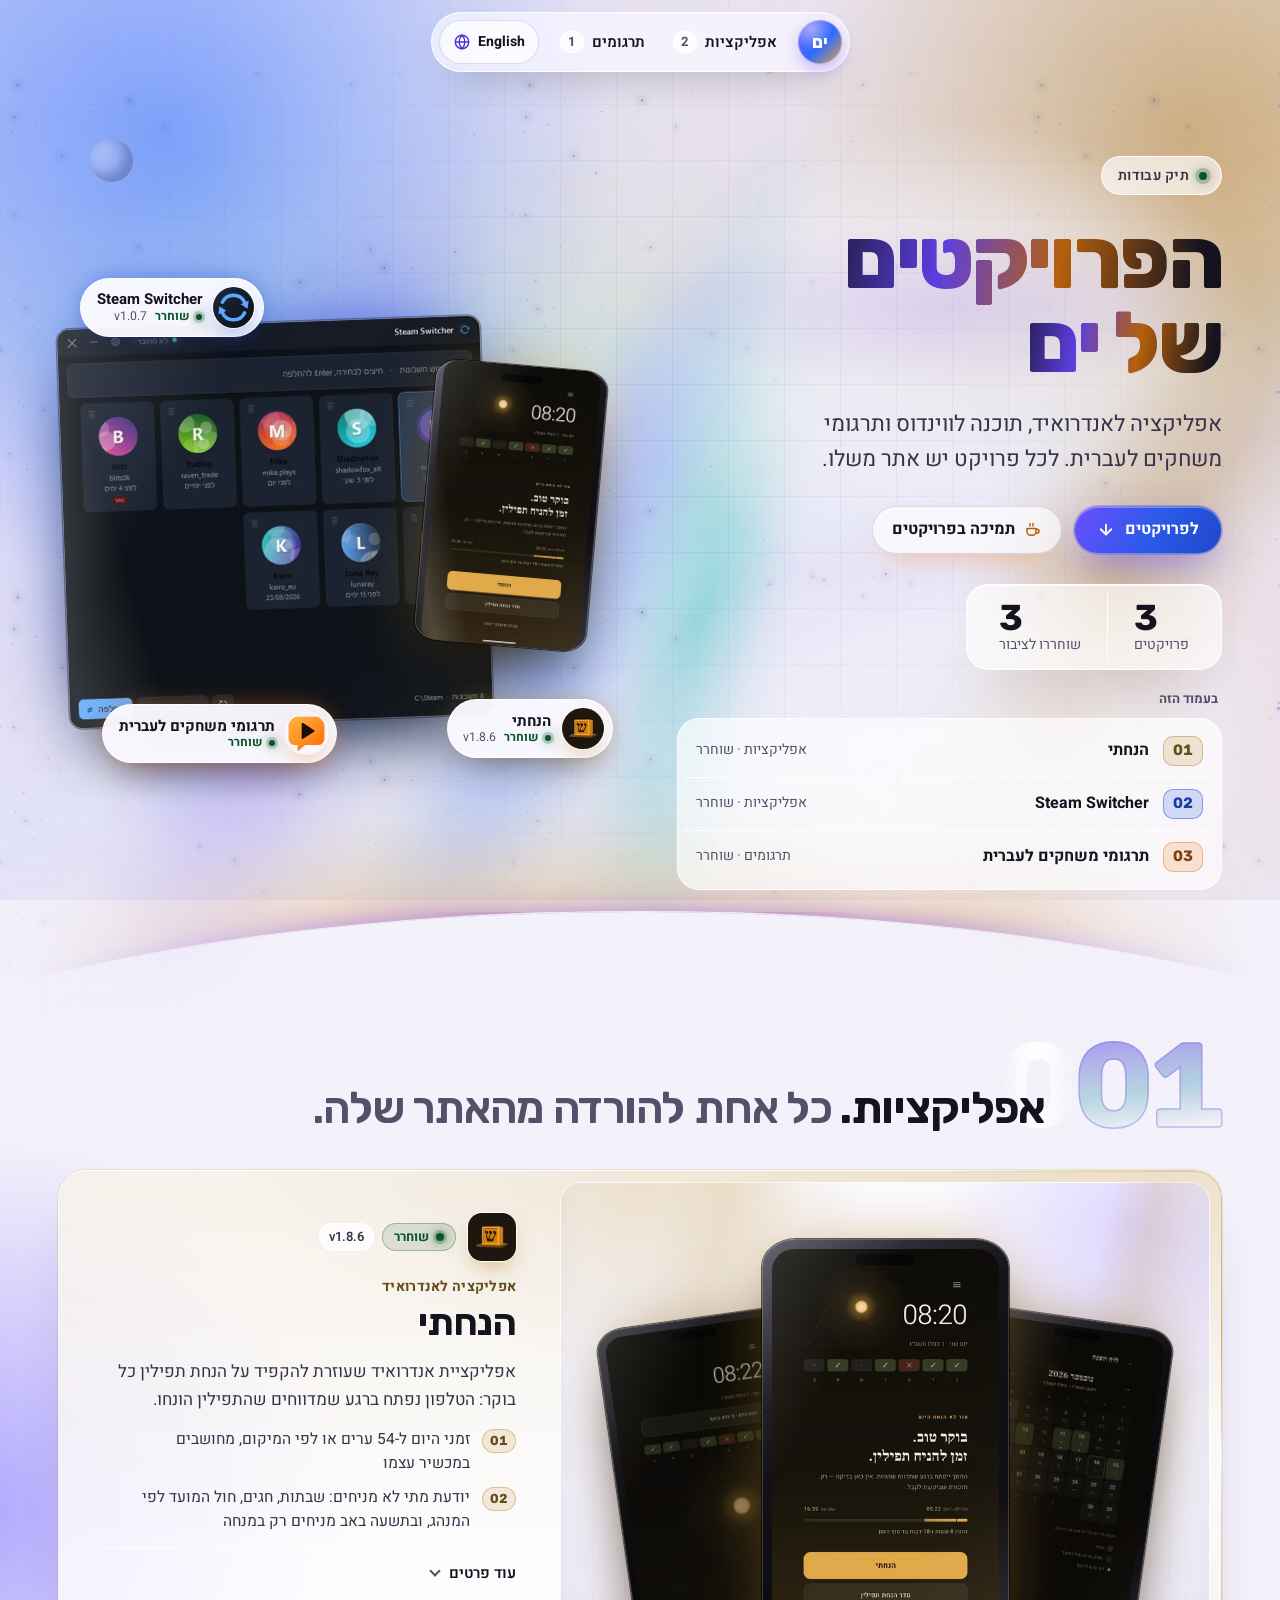
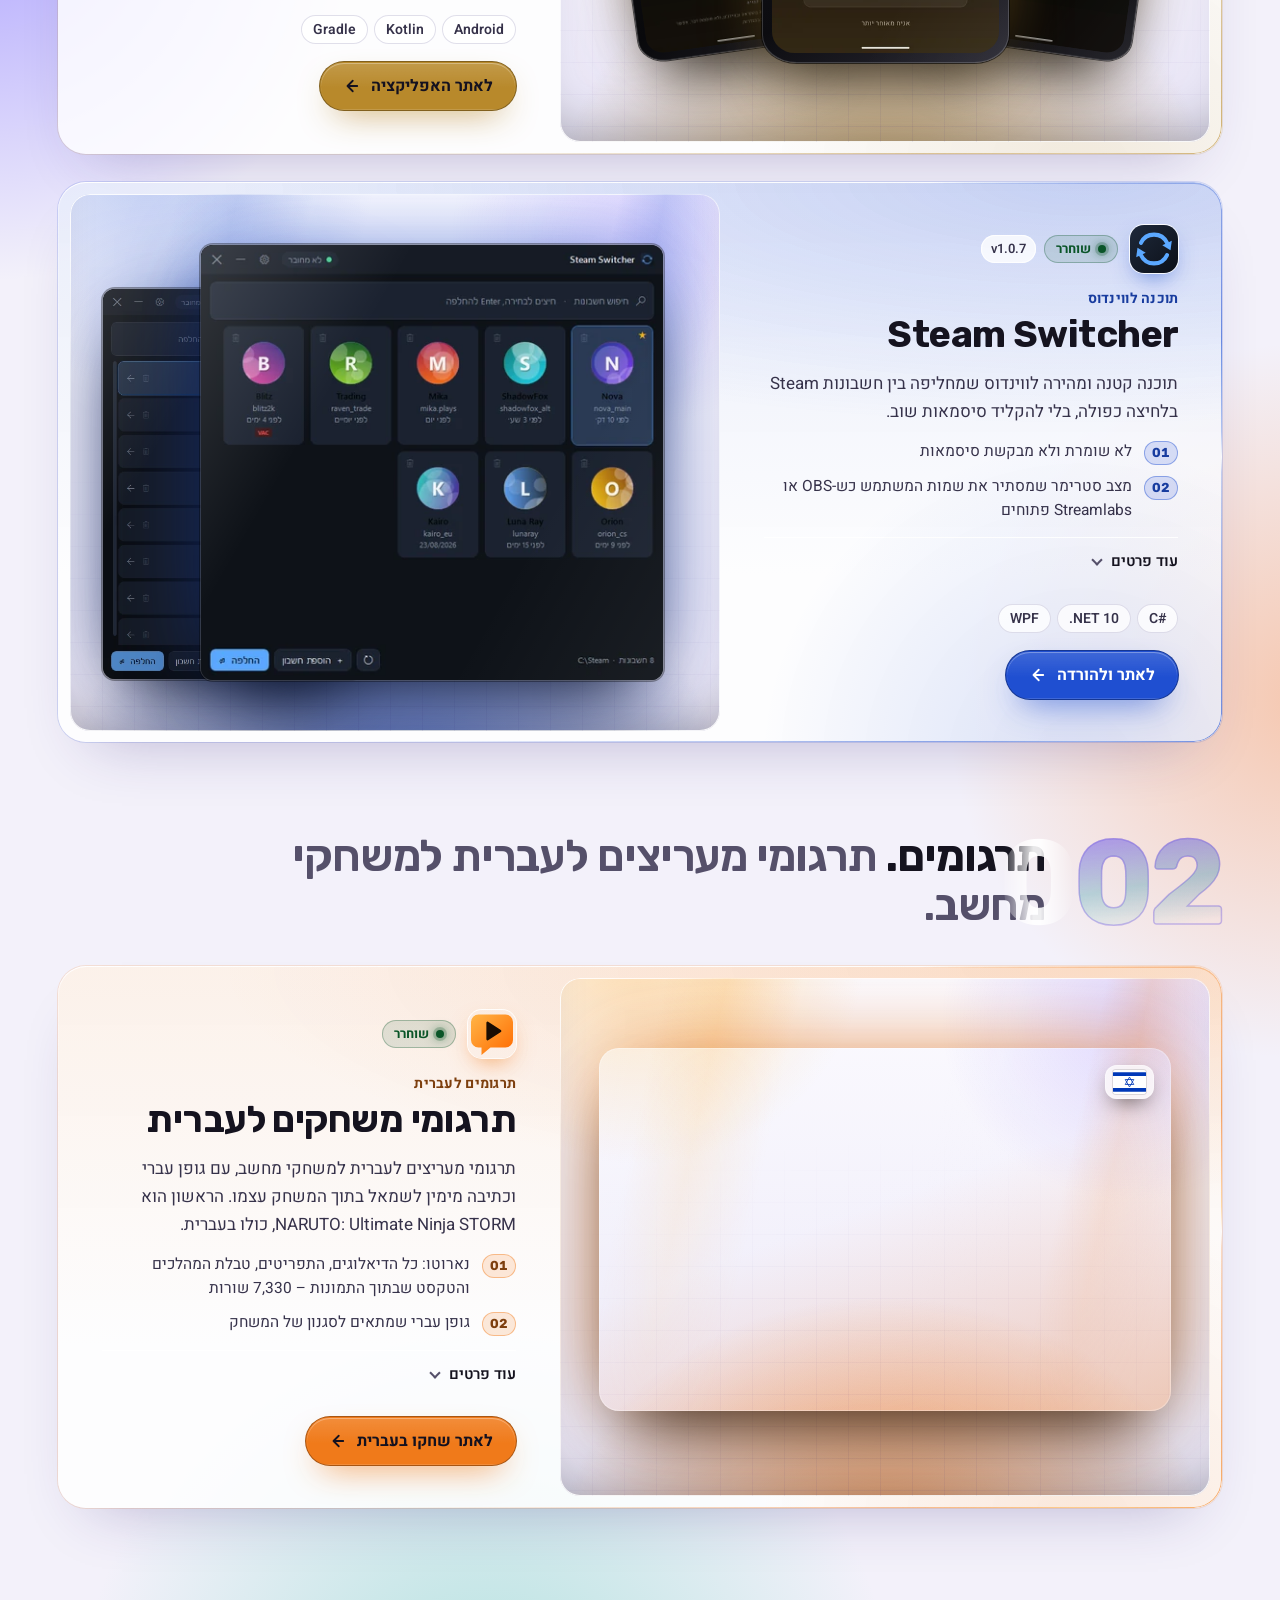
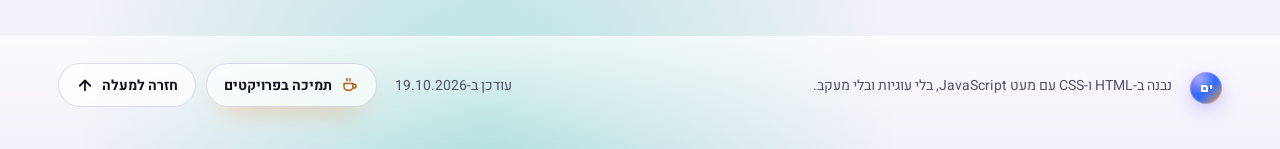
==== commit c8cddbcb: "Translations card: drop the tech tags Co-Authored-By: Claude Opus 5.5 <noreply@anthropic.com>" ====
--- a/public/index.html
+++ b/public/index.html
@@ -139,7 +139,7 @@
             <p class="summary">תרגומי מעריצים לעברית למשחקי מחשב, עם גופן עברי וכתיבה מימין לשמאל בתוך המשחק עצמו. הראשון הוא <span dir="ltr" class="nw">NARUTO: Ultimate Ninja STORM</span>, כולו בעברית.</p>
             <ol class="highlights" aria-label="בקצרה"><li><span class="hl-num" dir="ltr" aria-hidden="true">01</span><span class="hl-text">נארוטו: כל הדיאלוגים, התפריטים, טבלת המהלכים והטקסט שבתוך התמונות – <span dir="ltr">7,330</span> שורות</span></li><li><span class="hl-num" dir="ltr" aria-hidden="true">02</span><span class="hl-text">גופן עברי שמתאים לסגנון של המשחק</span></li></ol>
             <details><summary>עוד פרטים</summary><ol class="highlights" start="3"><li><span class="hl-num" dir="ltr" aria-hidden="true">03</span><span class="hl-text">כלים משלי לפתיחה ולבנייה מחדש של קבצי המשחק, ומתקין שבונה את העברית מהעותק של השחקן בלי להפיץ קבצי משחק</span></li></ol></details>
-            <ul class="tech" aria-label="טכנולוגיות"><li dir="ltr">Python</li><li>הנדסה לאחור</li></ul>
+            
             <div class="links"><a class="btn btn--accent" href="https://playivrit.pages.dev/" target="_blank" rel="noopener">לאתר שחקו בעברית <svg class="arrow arrow--fwd" viewBox="0 0 24 24" width="18" height="18" aria-hidden="true" focusable="false"><path d="M13 5l-7 7 7 7M6 12h13" fill="none" stroke="currentColor" stroke-width="2.4" stroke-linecap="round" stroke-linejoin="round"/></svg></a></div>
           </div>
         </article>
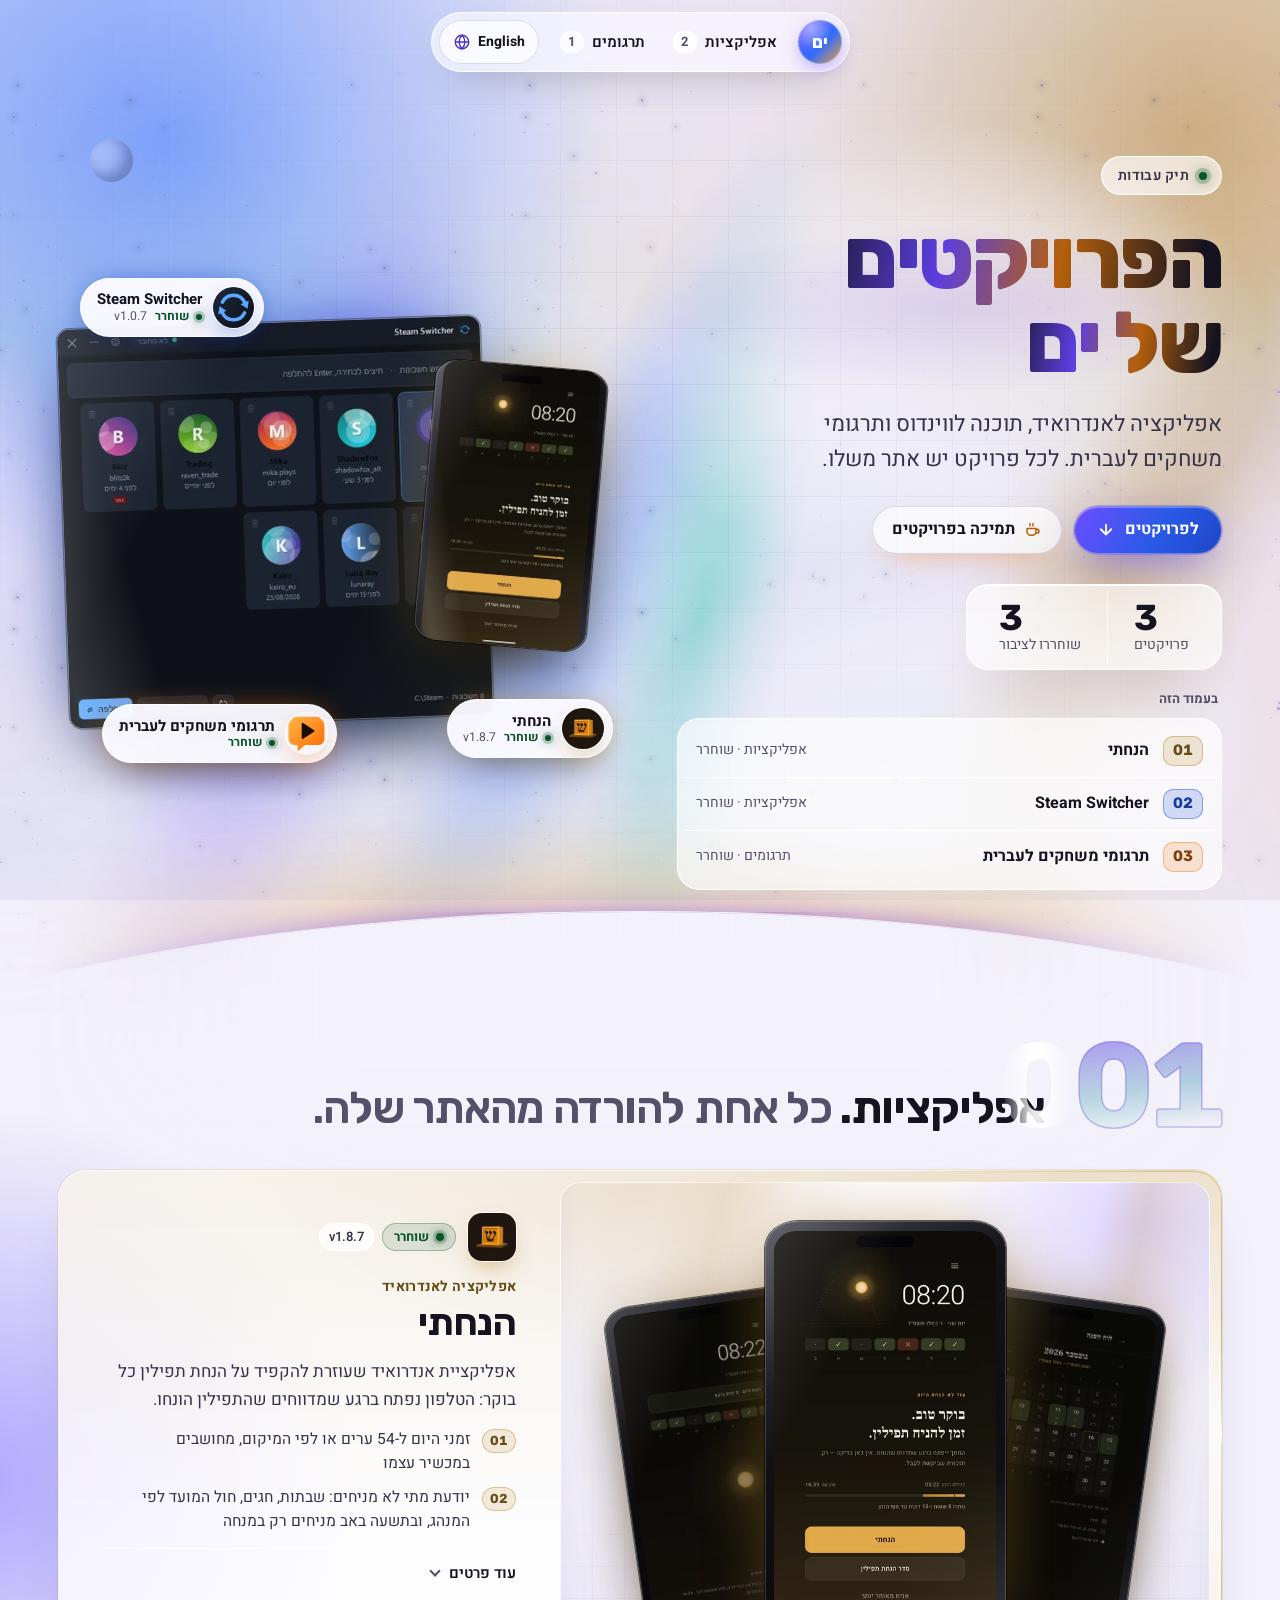
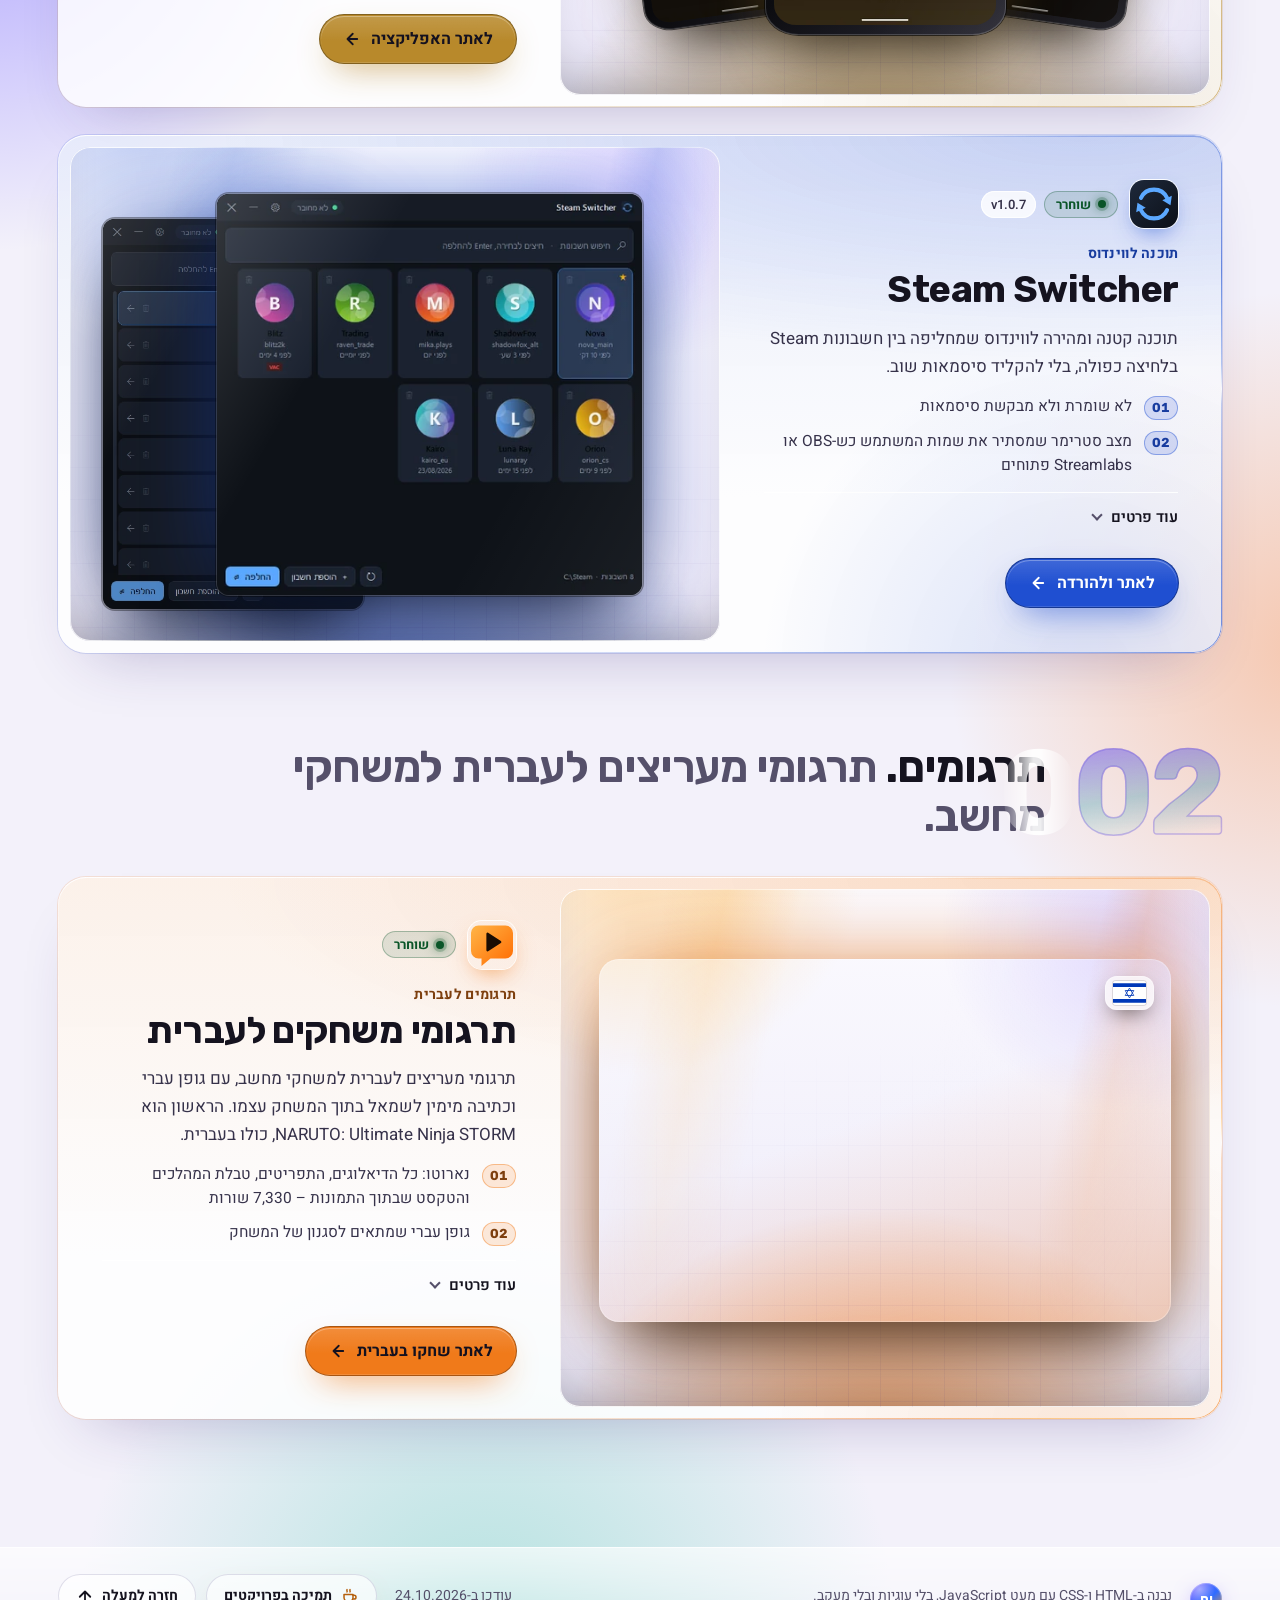
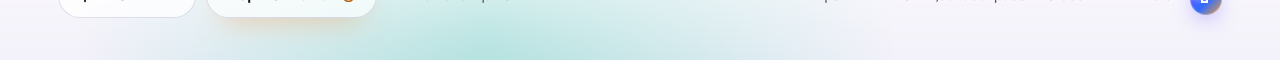
==== commit 03865a49: "Drop the tech tags from the Hinachti and Steam Switcher cards Co-Authored-By: Claude Opus 5.5 <norep" ====
--- a/public/index.html
+++ b/public/index.html
@@ -63,7 +63,7 @@
           <span class="cta"><span class="cta-glow" aria-hidden="true"></span><a class="btn btn--glow" href="#main">לפרויקטים <svg class="arrow arrow--down" viewBox="0 0 24 24" width="18" height="18" aria-hidden="true" focusable="false"><path d="M5 11l7 7 7-7M12 18V5" fill="none" stroke="currentColor" stroke-width="2.4" stroke-linecap="round" stroke-linejoin="round"/></svg></a></span><a class="donate donate--hero" href="https://ko-fi.com/yamt2000" target="_blank" rel="noopener"><svg class="cup" viewBox="0 0 24 24" width="18" height="18" aria-hidden="true" focusable="false"><g fill="none" stroke="currentColor" stroke-width="2" stroke-linecap="round" stroke-linejoin="round"><path d="M4 10h12v4a5 5 0 0 1-5 5H9a5 5 0 0 1-5-5z"/><path d="M16 11h1.5a2.5 2.5 0 0 1 0 5H16"/><path d="M8 3.5c-.8 1 .8 2 0 3M12 3.5c-.8 1 .8 2 0 3"/></g></svg>תמיכה בפרויקטים</a>
         </div>
       </div>
-      <div class="showcase showcase--both" aria-hidden="true"><div class="sc-halo"></div><div class="sc sc-window" style="--card-accent: #1f4fd1"><div class="window window--front"><img src="img/screen-steam-switcher-700.webp" srcset="img/screen-steam-switcher-480.webp 480w, img/screen-steam-switcher-700.webp 700w" sizes="(min-width: 980px) 460px, 76vw" width="700" height="660" alt="" loading="lazy" decoding="async"><i class="glare" aria-hidden="true"></i></div></div><div class="sc sc-phone" style="--card-accent: #b8892b"><div class="phone phone--front"><img src="img/screen-hinachti-morning-720.webp" srcset="img/screen-hinachti-morning-360.webp 360w, img/screen-hinachti-morning-720.webp 720w" sizes="(min-width: 980px) 190px, 40vw" width="720" height="1280" alt="" loading="eager" fetchpriority="high" decoding="async"><i class="glare" aria-hidden="true"></i></div></div><div class="sc-tag sc-tag--window" style="--card-accent: #1f4fd1"><span class="app-icon"><img src="img/icon-steam-switcher.svg" width="48" height="48" alt="" loading="eager" decoding="async"></span><span class="sc-tag-text"><b dir="ltr">Steam Switcher</b><small><span class="status status--released">שוחרר</span> <span dir="ltr" data-version-url="https://steam-switcher.gitlab.io/latest.json" data-version-key="version">v1.0.7</span></small></span></div><div class="sc-tag sc-tag--phone" style="--card-accent: #b8892b"><span class="app-icon"><img src="img/icon-hinachti.webp" width="48" height="48" alt="" loading="eager" decoding="async"></span><span class="sc-tag-text"><b>הנחתי</b><small><span class="status status--released">שוחרר</span> <span dir="ltr" data-version-url="https://hinachti.github.io/latest.json" data-version-key="versionName">v1.8.6</span></small></span></div><div class="sc-tag sc-tag--extra" style="--card-accent: #f07a1a"><span class="app-icon"><img src="img/icon-hebrew-game-translations.svg" width="48" height="48" alt="" loading="eager" decoding="async"></span><span class="sc-tag-text"><b>תרגומי משחקים לעברית</b><small><span class="status status--released">שוחרר</span></small></span></div></div>
+      <div class="showcase showcase--both" aria-hidden="true"><div class="sc-halo"></div><div class="sc sc-window" style="--card-accent: #1f4fd1"><div class="window window--front"><img src="img/screen-steam-switcher-700.webp" srcset="img/screen-steam-switcher-480.webp 480w, img/screen-steam-switcher-700.webp 700w" sizes="(min-width: 980px) 460px, 76vw" width="700" height="660" alt="" loading="lazy" decoding="async"><i class="glare" aria-hidden="true"></i></div></div><div class="sc sc-phone" style="--card-accent: #b8892b"><div class="phone phone--front"><img src="img/screen-hinachti-morning-720.webp" srcset="img/screen-hinachti-morning-360.webp 360w, img/screen-hinachti-morning-720.webp 720w" sizes="(min-width: 980px) 190px, 40vw" width="720" height="1280" alt="" loading="eager" fetchpriority="high" decoding="async"><i class="glare" aria-hidden="true"></i></div></div><div class="sc-tag sc-tag--window" style="--card-accent: #1f4fd1"><span class="app-icon"><img src="img/icon-steam-switcher.svg" width="48" height="48" alt="" loading="eager" decoding="async"></span><span class="sc-tag-text"><b dir="ltr">Steam Switcher</b><small><span class="status status--released">שוחרר</span> <span dir="ltr" data-version-url="https://steam-switcher.gitlab.io/latest.json" data-version-key="version">v1.0.7</span></small></span></div><div class="sc-tag sc-tag--phone" style="--card-accent: #b8892b"><span class="app-icon"><img src="img/icon-hinachti.webp" width="48" height="48" alt="" loading="eager" decoding="async"></span><span class="sc-tag-text"><b>הנחתי</b><small><span class="status status--released">שוחרר</span> <span dir="ltr" data-version-url="https://hinachti.github.io/latest.json" data-version-key="versionName">v1.8.7</span></small></span></div><div class="sc-tag sc-tag--extra" style="--card-accent: #f07a1a"><span class="app-icon"><img src="img/icon-hebrew-game-translations.svg" width="48" height="48" alt="" loading="eager" decoding="async"></span><span class="sc-tag-text"><b>תרגומי משחקים לעברית</b><small><span class="status status--released">שוחרר</span></small></span></div></div>
       <div class="hero-meta">
         <dl class="stats"><div><dt>פרויקטים</dt><dd dir="ltr">3</dd></div><div><dt>שוחררו לציבור</dt><dd dir="ltr">3</dd></div></dl>
         <nav class="index" aria-labelledby="index-title">
@@ -88,7 +88,7 @@
           <span class="beam" aria-hidden="true"><i></i></span><span class="beam beam--halo" aria-hidden="true"><i></i></span>
           <div class="stage stage--phone stage--n3"><div class="phone phone--back2"><img src="img/screen-hinachti-done-720.webp" srcset="img/screen-hinachti-done-360.webp 360w, img/screen-hinachti-done-720.webp 720w" sizes="(min-width: 960px) 210px, 26vw" width="720" height="1280" alt="" loading="lazy" decoding="async"><i class="glare" aria-hidden="true"></i></div><div class="phone phone--back"><img src="img/screen-hinachti-calendar-720.webp" srcset="img/screen-hinachti-calendar-360.webp 360w, img/screen-hinachti-calendar-720.webp 720w" sizes="(min-width: 960px) 210px, 26vw" width="720" height="1280" alt="" loading="lazy" decoding="async"><i class="glare" aria-hidden="true"></i></div><div class="phone phone--front"><img src="img/screen-hinachti-morning-720.webp" srcset="img/screen-hinachti-morning-360.webp 360w, img/screen-hinachti-morning-720.webp 720w" sizes="(min-width: 960px) 260px, 31vw" width="720" height="1280" alt="מסך הבוקר של הנחתי: «בוקר טוב. זמן להניח תפילין.», זמני היום והכפתור «הנחתי»" loading="lazy" decoding="async"><i class="glare" aria-hidden="true"></i></div></div>
           <div class="card-body">
-            <div class="card-top"><span class="app-icon"><img src="img/icon-hinachti.webp" width="48" height="48" alt="" loading="lazy" decoding="async"></span><div class="meta"><span class="status status--released"><span class="sr">סטטוס: </span>שוחרר</span><span class="version" dir="ltr" data-version-url="https://hinachti.github.io/latest.json" data-version-key="versionName">v1.8.6</span></div></div>
+            <div class="card-top"><span class="app-icon"><img src="img/icon-hinachti.webp" width="48" height="48" alt="" loading="lazy" decoding="async"></span><div class="meta"><span class="status status--released"><span class="sr">סטטוס: </span>שוחרר</span><span class="version" dir="ltr" data-version-url="https://hinachti.github.io/latest.json" data-version-key="versionName">v1.8.7</span></div></div>
             <div class="card-title">
               <p class="kicker">אפליקציה לאנדרואיד</p>
               <h3 id="t-hinachti"><span>הנחתי</span></h3>
@@ -96,7 +96,7 @@
             <p class="summary">אפליקציית אנדרואיד שעוזרת להקפיד על הנחת תפילין כל בוקר: הטלפון נפתח ברגע שמדווחים שהתפילין הונחו.</p>
             <ol class="highlights" aria-label="בקצרה"><li><span class="hl-num" dir="ltr" aria-hidden="true">01</span><span class="hl-text">זמני היום <span class="nw">ל-<span dir="ltr">54</span></span> ערים או לפי המיקום, מחושבים במכשיר עצמו</span></li><li><span class="hl-num" dir="ltr" aria-hidden="true">02</span><span class="hl-text">יודעת מתי לא מניחים: שבתות, חגים, חול המועד לפי המנהג, ובתשעה באב מניחים רק במנחה</span></li></ol>
             <details><summary>עוד פרטים</summary><ol class="highlights" start="3"><li><span class="hl-num" dir="ltr" aria-hidden="true">03</span><span class="hl-text">סדר הנחת תפילין בנוסח אשכנז וספרד, פרשת השבוע ותהילים</span></li><li><span class="hl-num" dir="ltr" aria-hidden="true">04</span><span class="hl-text">עובדת בלי אינטרנט, ושום דבר לא נשלח לשום מקום</span></li></ol></details>
-            <ul class="tech" aria-label="טכנולוגיות"><li dir="ltr">Android</li><li dir="ltr">Kotlin</li><li dir="ltr">Gradle</li></ul>
+            
             <div class="links"><a class="btn btn--accent" href="https://hinachti.github.io/" target="_blank" rel="noopener">לאתר האפליקציה <svg class="arrow arrow--fwd" viewBox="0 0 24 24" width="18" height="18" aria-hidden="true" focusable="false"><path d="M13 5l-7 7 7 7M6 12h13" fill="none" stroke="currentColor" stroke-width="2.4" stroke-linecap="round" stroke-linejoin="round"/></svg></a></div>
           </div>
         </article>
@@ -112,7 +112,7 @@
             <p class="summary">תוכנה קטנה ומהירה לווינדוס שמחליפה בין חשבונות <span dir="ltr">Steam</span> בלחיצה כפולה, בלי להקליד סיסמאות שוב.</p>
             <ol class="highlights" aria-label="בקצרה"><li><span class="hl-num" dir="ltr" aria-hidden="true">01</span><span class="hl-text">לא שומרת ולא מבקשת סיסמאות</span></li><li><span class="hl-num" dir="ltr" aria-hidden="true">02</span><span class="hl-text">מצב סטרימר שמסתיר את שמות המשתמש <span class="nw">כש-<span dir="ltr">OBS</span></span> או <span dir="ltr">Streamlabs</span> פתוחים</span></li></ol>
             <details><summary>עוד פרטים</summary><ol class="highlights" start="3"><li><span class="hl-num" dir="ltr" aria-hidden="true">03</span><span class="hl-text">מקש קיצור גלובלי, תפריט במגש המערכת ותצוגת רשימה או רשת</span></li><li><span class="hl-num" dir="ltr" aria-hidden="true">04</span><span class="hl-text">בלי דפדפן מוטמע ובלי שירותי רקע: נפתחת מיד</span></li></ol></details>
-            <ul class="tech" aria-label="טכנולוגיות"><li dir="ltr">C#</li><li dir="ltr">.NET 10</li><li dir="ltr">WPF</li></ul>
+            
             <div class="links"><a class="btn btn--accent" href="https://steam-switcher.gitlab.io/he/" target="_blank" rel="noopener">לאתר ולהורדה <svg class="arrow arrow--fwd" viewBox="0 0 24 24" width="18" height="18" aria-hidden="true" focusable="false"><path d="M13 5l-7 7 7 7M6 12h13" fill="none" stroke="currentColor" stroke-width="2.4" stroke-linecap="round" stroke-linejoin="round"/></svg></a></div>
           </div>
         </article>
@@ -151,7 +151,7 @@
     <div class="wrap foot-inner">
       <span class="brand-mark brand-mark--small" aria-hidden="true">ים</span>
       <p>נבנה <span class="nw">ב-<span dir="ltr">HTML</span></span> <span class="nw">ו-<span dir="ltr">CSS</span></span> עם מעט <span dir="ltr">JavaScript</span>, בלי עוגיות ובלי מעקב.</p>
-      <p class="foot-date">עודכן ב-<time datetime="2026-10-19" dir="ltr">19.10.2026</time></p>
+      <p class="foot-date">עודכן ב-<time datetime="2026-10-24" dir="ltr">24.10.2026</time></p>
       <div class="foot-actions"><a class="donate donate--foot" href="https://ko-fi.com/yamt2000" target="_blank" rel="noopener"><svg class="cup" viewBox="0 0 24 24" width="18" height="18" aria-hidden="true" focusable="false"><g fill="none" stroke="currentColor" stroke-width="2" stroke-linecap="round" stroke-linejoin="round"><path d="M4 10h12v4a5 5 0 0 1-5 5H9a5 5 0 0 1-5-5z"/><path d="M16 11h1.5a2.5 2.5 0 0 1 0 5H16"/><path d="M8 3.5c-.8 1 .8 2 0 3M12 3.5c-.8 1 .8 2 0 3"/></g></svg>תמיכה בפרויקטים</a><a class="to-top" href="#top">חזרה למעלה <svg class="arrow arrow--up" viewBox="0 0 24 24" width="18" height="18" aria-hidden="true" focusable="false"><path d="M5 13l7-7 7 7M12 6v13" fill="none" stroke="currentColor" stroke-width="2.4" stroke-linecap="round" stroke-linejoin="round"/></svg></a></div>
     </div>
   </footer>
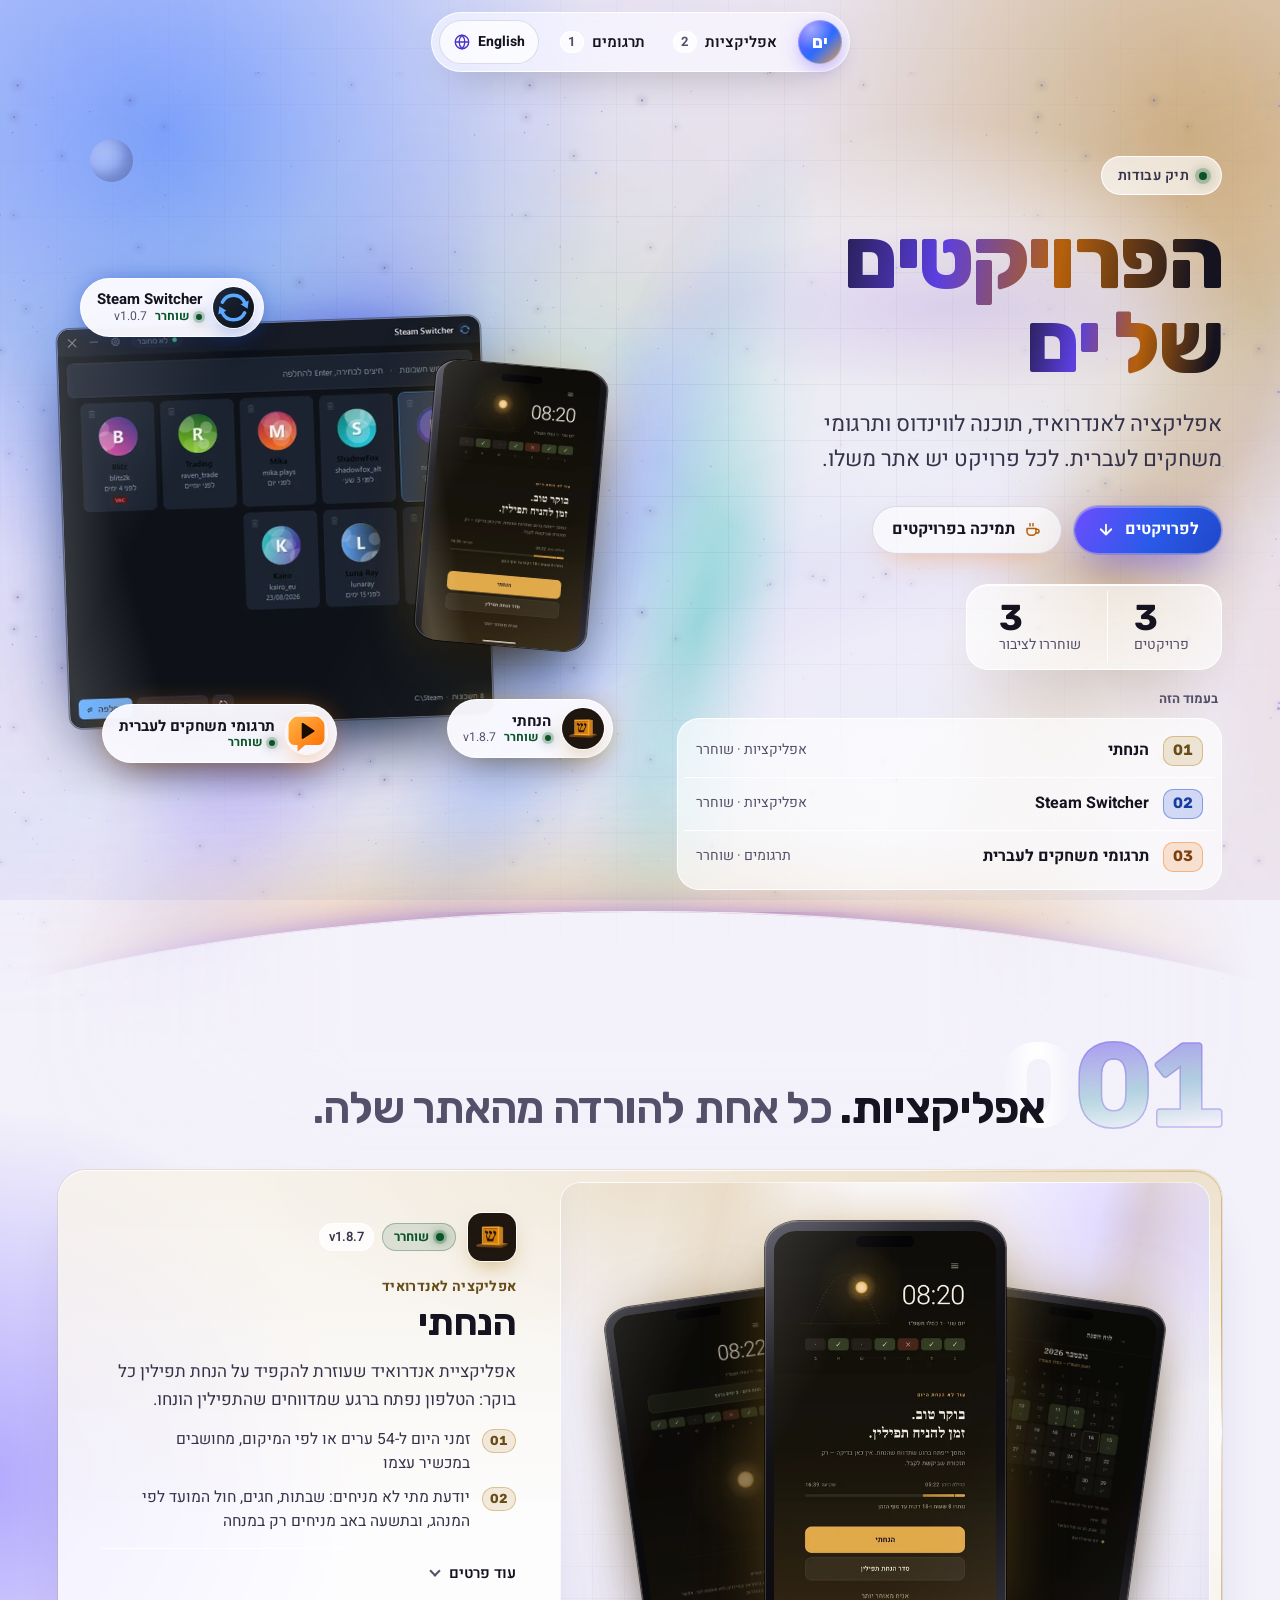
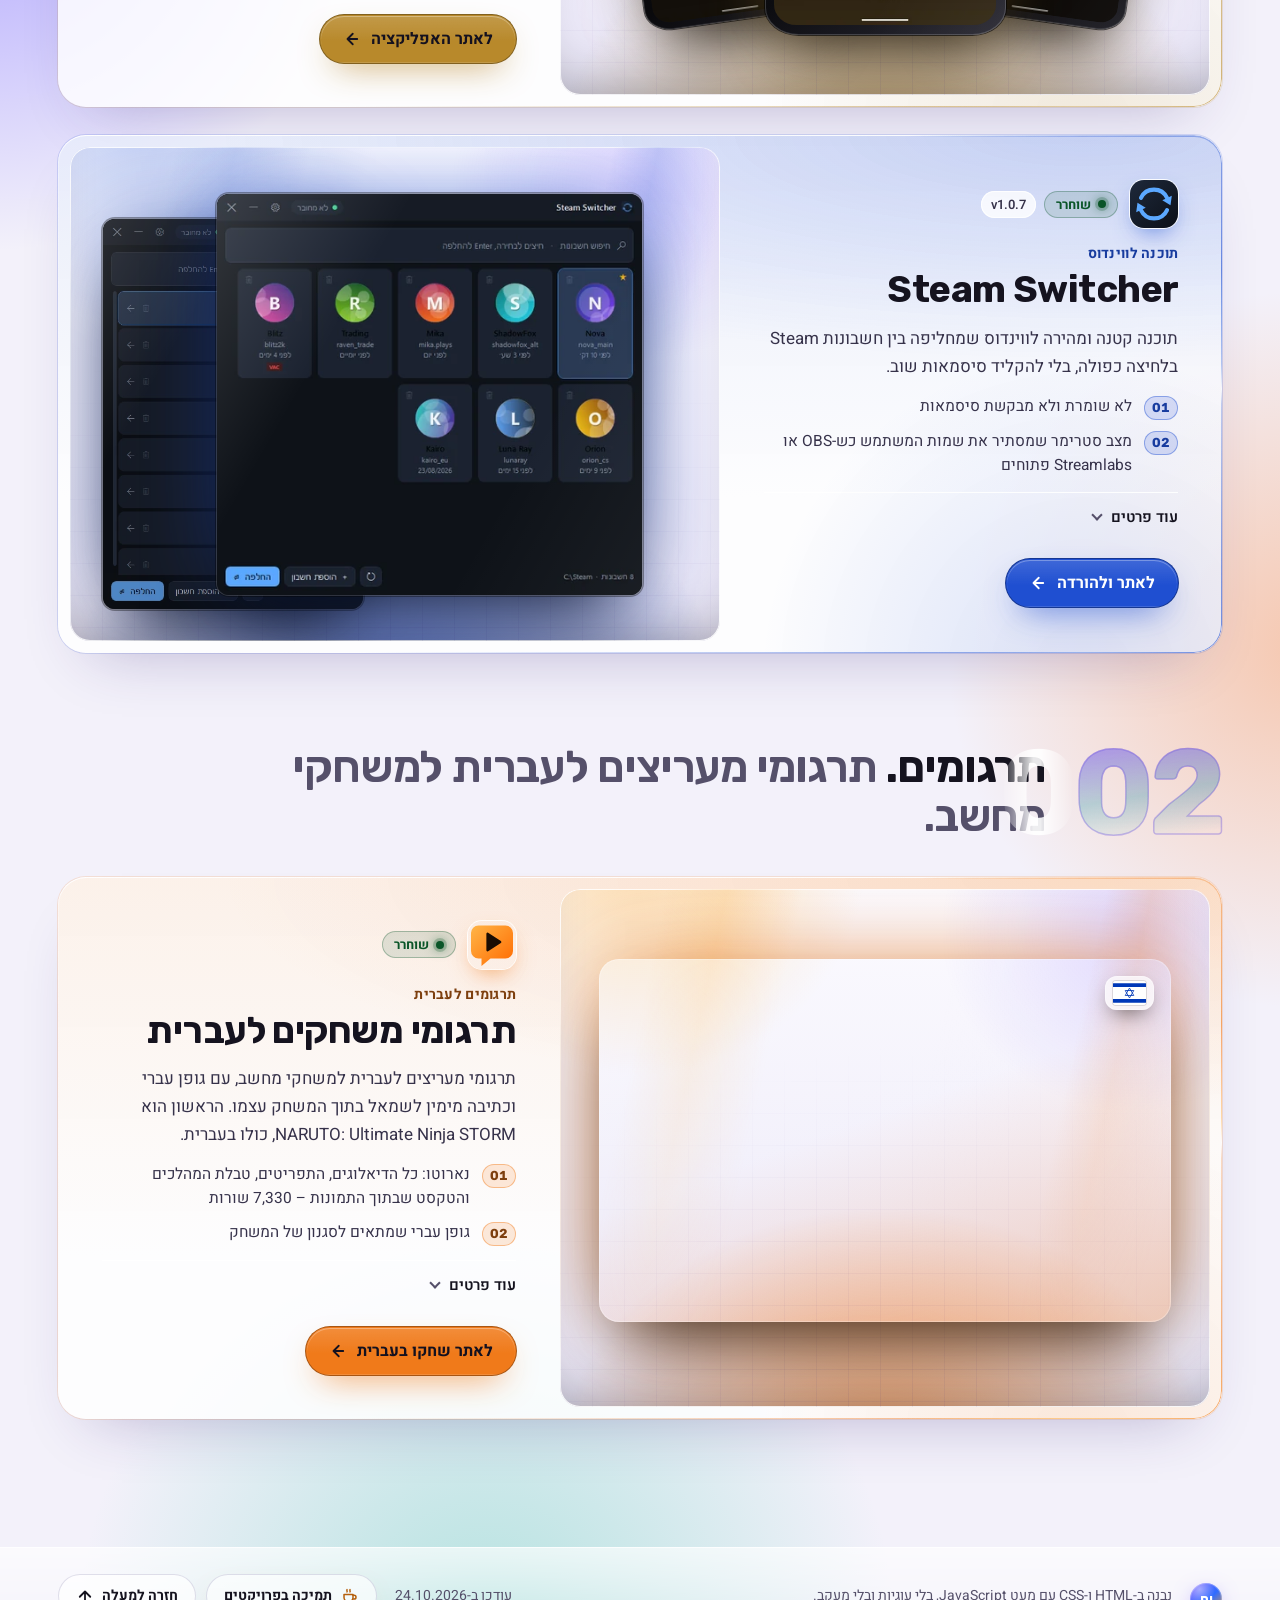
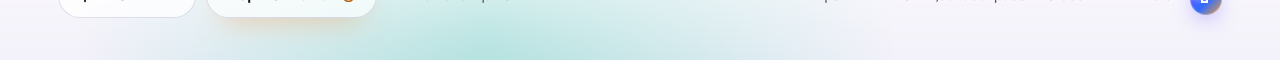
==== commit 697c36c9: "Home-screen icons, web manifest, structured data, GoatCounter hook App icons drawn from the brand ma" ====
--- a/public/index.html
+++ b/public/index.html
@@ -16,6 +16,97 @@
   <meta property="og:image:height" content="630">
   <meta property="og:image:alt" content="הפרויקטים של ים: הנחתי, Steam Switcher ותרגומי משחקים לעברית">
   <meta property="og:locale:alternate" content="en_US">
+  <script type="application/ld+json">
+{
+ "@context": "https://schema.org",
+ "@graph": [
+  {
+   "@type": "WebSite",
+   "@id": "https://yamprojects.github.io/#website",
+   "url": "https://yamprojects.github.io/",
+   "name": "הפרויקטים של ים",
+   "description": "אפליקציה לאנדרואיד, תוכנה לווינדוס ותרגומי משחקים לעברית. לכל פרויקט יש אתר משלו.",
+   "inLanguage": "he",
+   "author": {
+    "@id": "https://yamprojects.github.io/#person"
+   }
+  },
+  {
+   "@type": "Person",
+   "@id": "https://yamprojects.github.io/#person",
+   "name": "ים",
+   "url": "https://yamprojects.github.io/",
+   "sameAs": [
+    "https://hinachti.github.io/",
+    "https://steam-switcher.gitlab.io/he/",
+    "https://playivrit.pages.dev/"
+   ]
+  },
+  {
+   "@type": "ItemList",
+   "name": "הפרויקטים של ים",
+   "itemListElement": [
+    {
+     "@type": "ListItem",
+     "position": 1,
+     "item": {
+      "@type": "SoftwareApplication",
+      "name": "הנחתי",
+      "description": "אפליקציית אנדרואיד שעוזרת להקפיד על הנחת תפילין כל בוקר: הטלפון נפתח ברגע שמדווחים שהתפילין הונחו.",
+      "url": "https://hinachti.github.io/",
+      "author": {
+       "@id": "https://yamprojects.github.io/#person"
+      },
+      "operatingSystem": "Android",
+      "applicationCategory": "LifestyleApplication",
+      "offers": {
+       "@type": "Offer",
+       "price": "0",
+       "priceCurrency": "ILS"
+      },
+      "softwareVersion": "1.8.7"
+     }
+    },
+    {
+     "@type": "ListItem",
+     "position": 2,
+     "item": {
+      "@type": "SoftwareApplication",
+      "name": "Steam Switcher",
+      "description": "תוכנה קטנה ומהירה לווינדוס שמחליפה בין חשבונות Steam בלחיצה כפולה, בלי להקליד סיסמאות שוב.",
+      "url": "https://steam-switcher.gitlab.io/he/",
+      "author": {
+       "@id": "https://yamprojects.github.io/#person"
+      },
+      "operatingSystem": "Windows",
+      "applicationCategory": "UtilitiesApplication",
+      "offers": {
+       "@type": "Offer",
+       "price": "0",
+       "priceCurrency": "ILS"
+      },
+      "softwareVersion": "1.0.7"
+     }
+    },
+    {
+     "@type": "ListItem",
+     "position": 3,
+     "item": {
+      "@type": "WebSite",
+      "name": "תרגומי משחקים לעברית",
+      "description": "תרגומי מעריצים לעברית למשחקי מחשב, עם גופן עברי וכתיבה מימין לשמאל בתוך המשחק עצמו. הראשון הוא NARUTO: Ultimate Ninja STORM, כולו בעברית.",
+      "url": "https://playivrit.pages.dev/",
+      "author": {
+       "@id": "https://yamprojects.github.io/#person"
+      },
+      "inLanguage": "he"
+     }
+    }
+   ]
+  }
+ ]
+}
+  </script>
   <meta property="og:type" content="website">
   <meta property="og:locale" content="he_IL">
   <meta property="og:site_name" content="הפרויקטים של ים">
@@ -26,6 +117,8 @@
   <meta name="theme-color" content="#f3f1fa" media="(prefers-color-scheme: light)">
   <meta name="theme-color" content="#07070e" media="(prefers-color-scheme: dark)">
   <link rel="icon" href="favicon.svg" type="image/svg+xml">
+  <link rel="apple-touch-icon" href="icons/apple-touch-icon.png">
+  <link rel="manifest" href="site.webmanifest">
   <link rel="preload" href="fonts/heebo.woff2" as="font" type="font/woff2" crossorigin>
   <link rel="preload" href="fonts/rubik.woff2" as="font" type="font/woff2" crossorigin>
   <link rel="stylesheet" href="site.css">
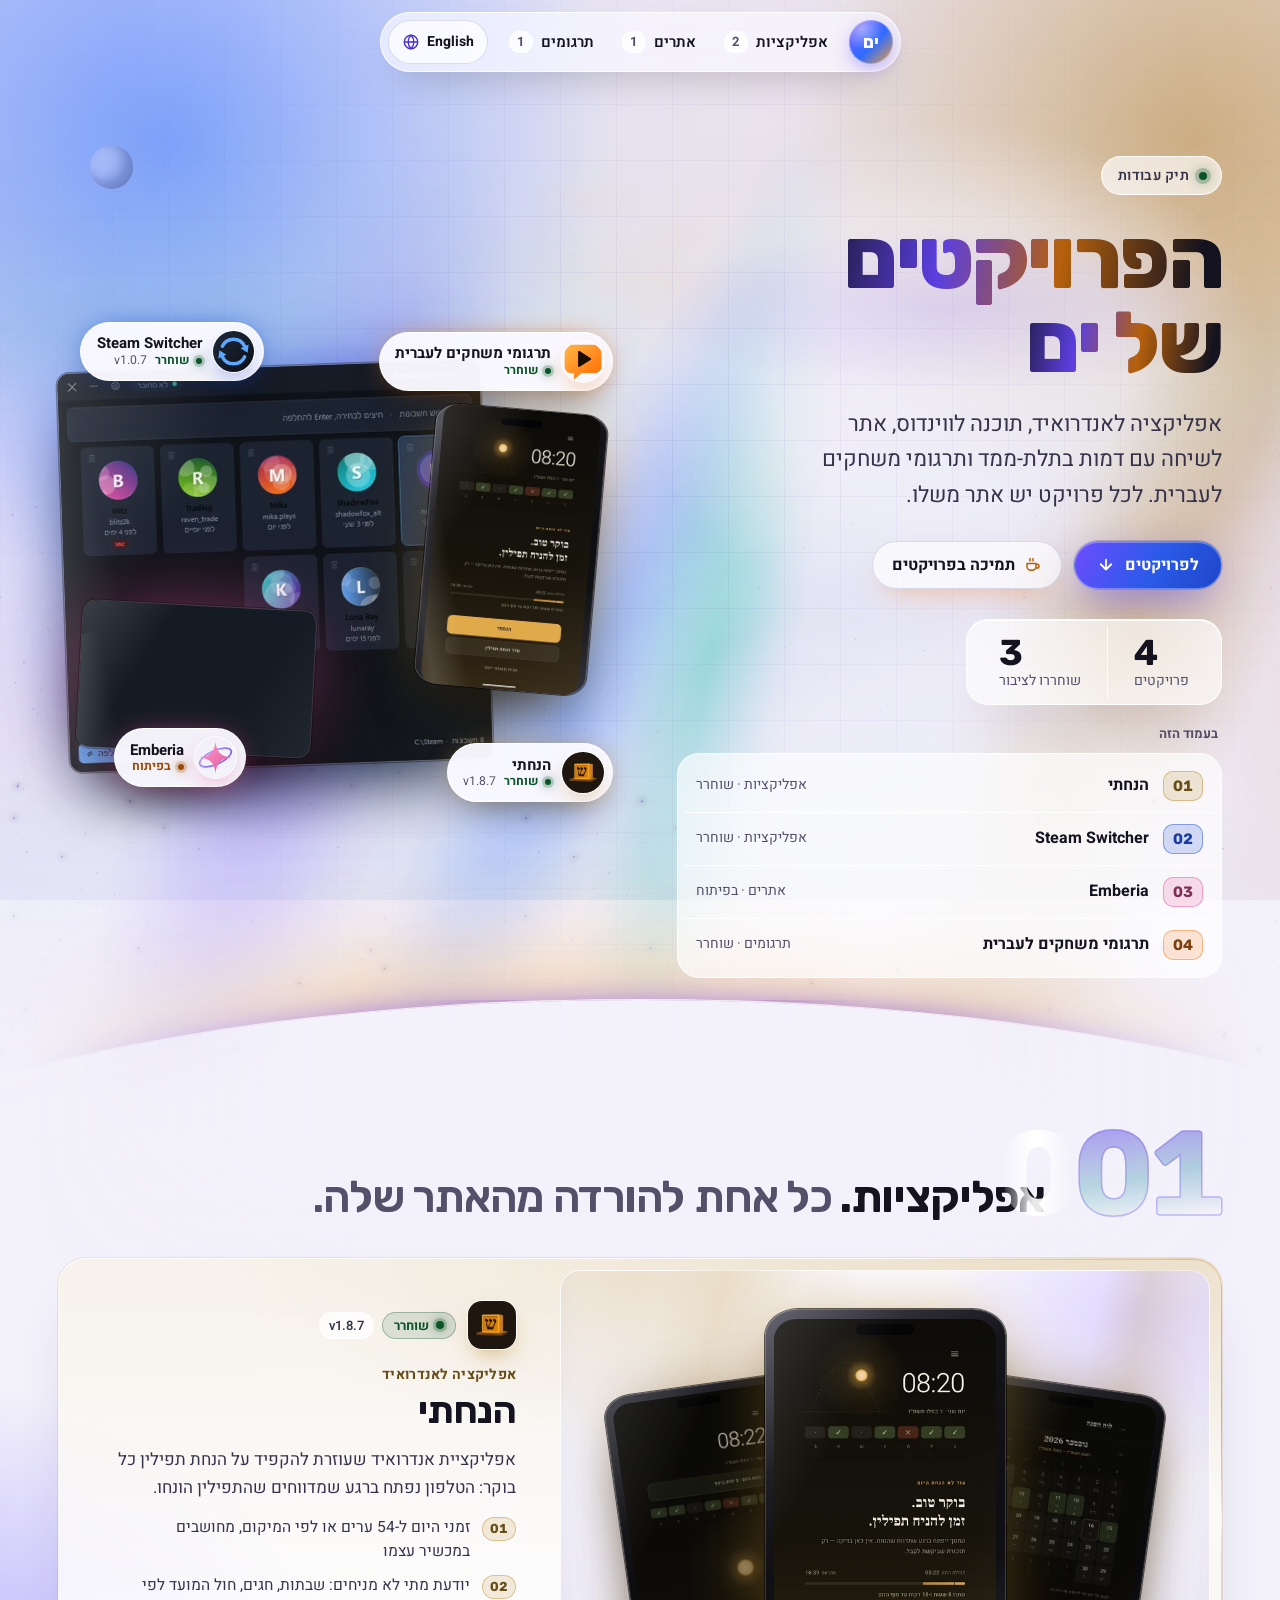
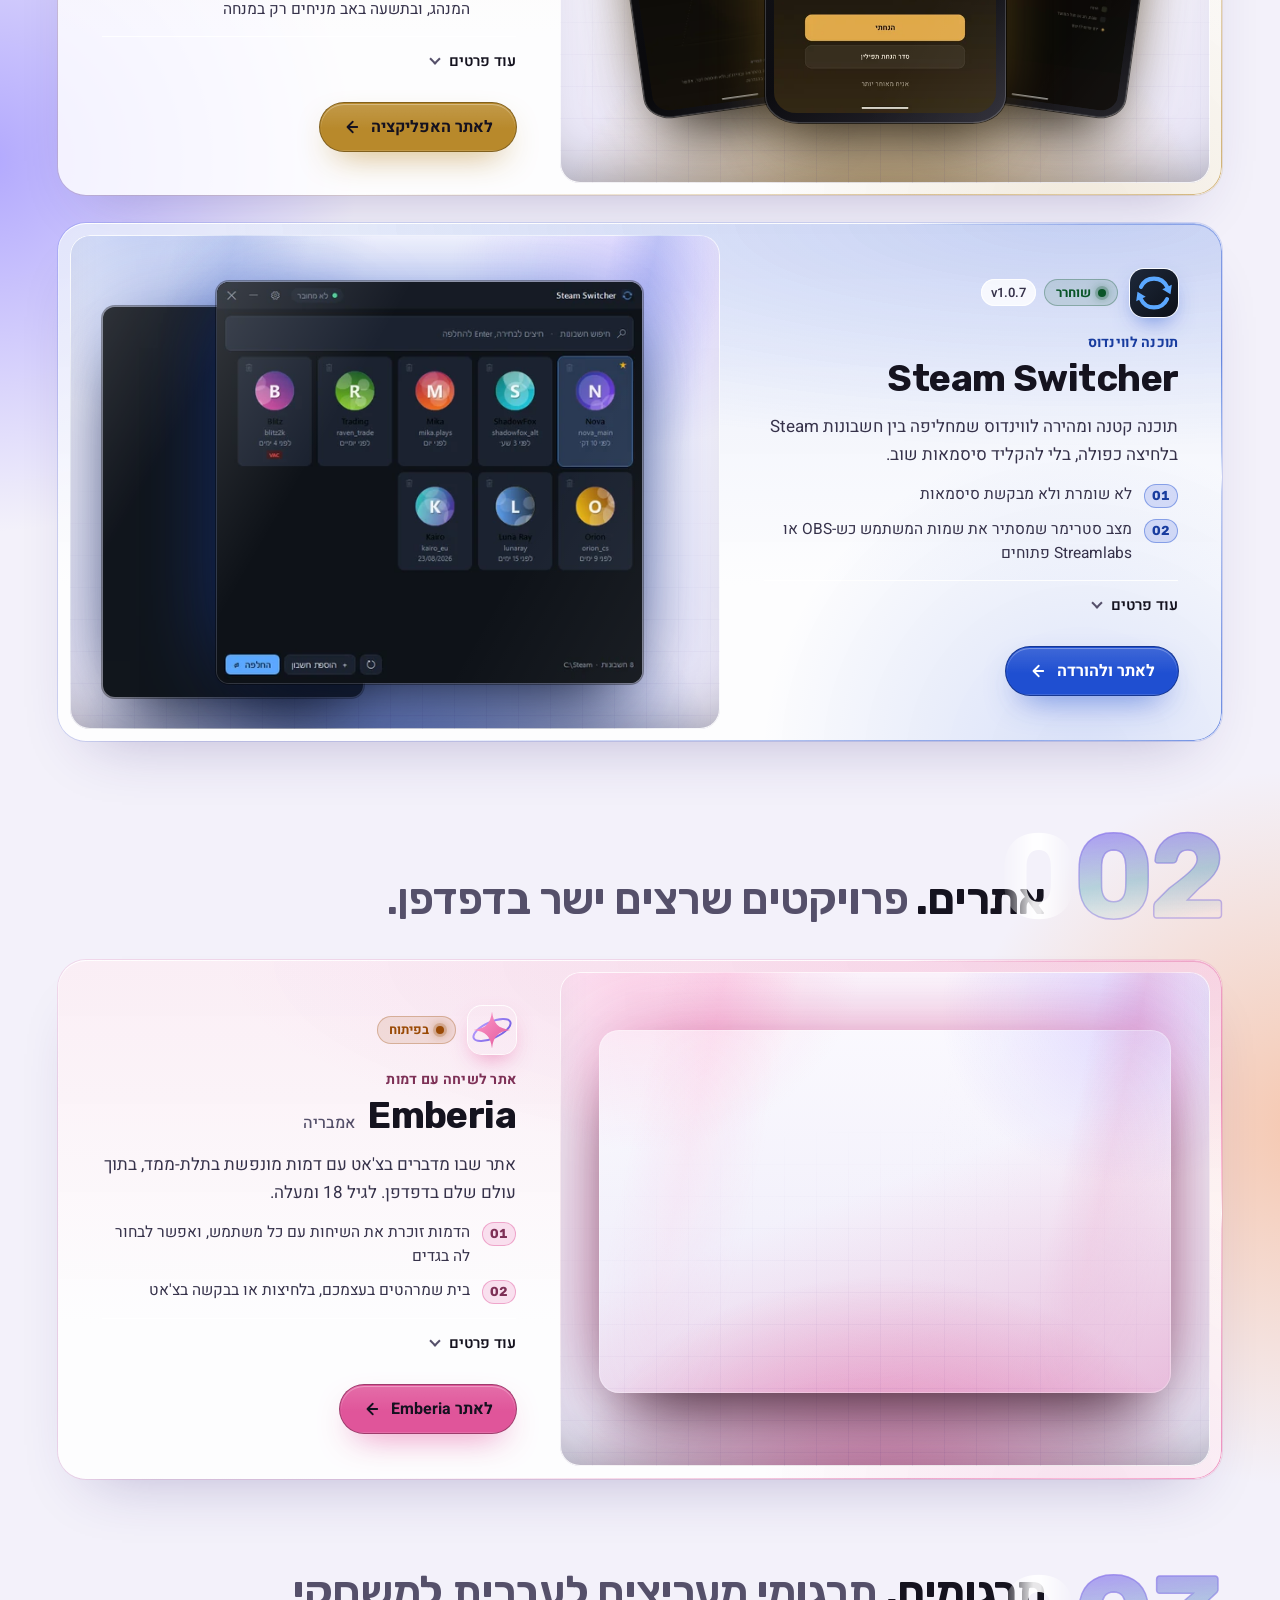
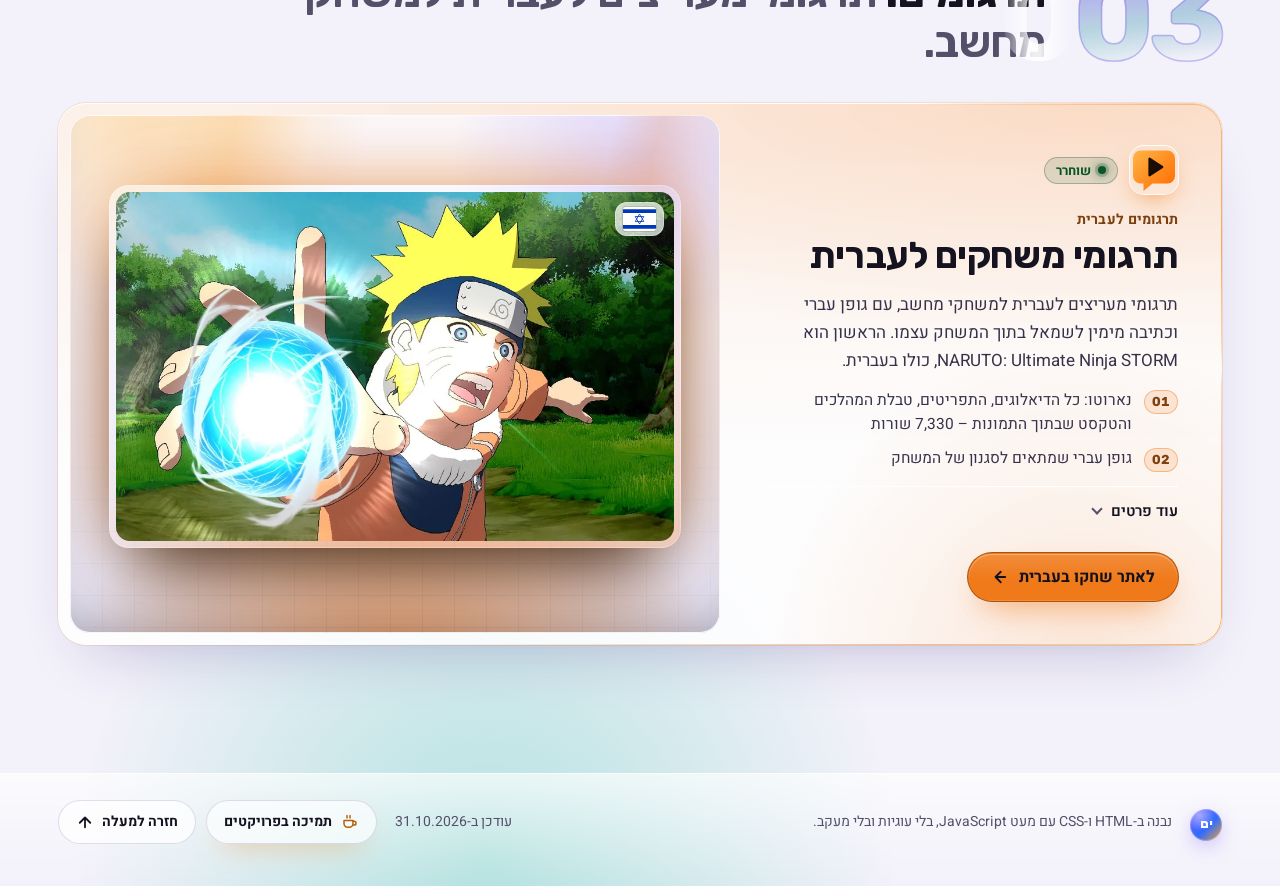
==== commit a56b67d6: "Add Emberia: a Websites section, a card and a place in the hero Co-Authored-By: Claude Opus 5.5 <nor" ====
--- a/public/index.html
+++ b/public/index.html
@@ -5,7 +5,7 @@
   <meta name="viewport" content="width=device-width, initial-scale=1">
   <title>הפרויקטים של ים</title>
   <script>document.documentElement.classList.add('js')</script>
-  <meta name="description" content="אפליקציה לאנדרואיד, תוכנה לווינדוס ותרגומי משחקים לעברית. לכל פרויקט יש אתר משלו.">
+  <meta name="description" content="אפליקציה לאנדרואיד, תוכנה לווינדוס, אתר לשיחה עם דמות בתלת-ממד ותרגומי משחקים לעברית. לכל פרויקט יש אתר משלו.">
   <link rel="canonical" href="https://yamprojects.github.io/">
   <link rel="alternate" hreflang="he" href="https://yamprojects.github.io/">
   <link rel="alternate" hreflang="en" href="https://yamprojects.github.io/en/">
@@ -14,7 +14,7 @@
   <meta property="og:image" content="https://yamprojects.github.io/og.jpg">
   <meta property="og:image:width" content="1200">
   <meta property="og:image:height" content="630">
-  <meta property="og:image:alt" content="הפרויקטים של ים: הנחתי, Steam Switcher ותרגומי משחקים לעברית">
+  <meta property="og:image:alt" content="הפרויקטים של ים: הנחתי, Steam Switcher, Emberia ותרגומי משחקים לעברית">
   <meta property="og:locale:alternate" content="en_US">
   <script type="application/ld+json">
 {
@@ -25,7 +25,7 @@
    "@id": "https://yamprojects.github.io/#website",
    "url": "https://yamprojects.github.io/",
    "name": "הפרויקטים של ים",
-   "description": "אפליקציה לאנדרואיד, תוכנה לווינדוס ותרגומי משחקים לעברית. לכל פרויקט יש אתר משלו.",
+   "description": "אפליקציה לאנדרואיד, תוכנה לווינדוס, אתר לשיחה עם דמות בתלת-ממד ותרגומי משחקים לעברית. לכל פרויקט יש אתר משלו.",
    "inLanguage": "he",
    "author": {
     "@id": "https://yamprojects.github.io/#person"
@@ -39,7 +39,8 @@
    "sameAs": [
     "https://hinachti.github.io/",
     "https://steam-switcher.gitlab.io/he/",
-    "https://playivrit.pages.dev/"
+    "https://playivrit.pages.dev/",
+    "https://emberia.pages.dev/"
    ]
   },
   {
@@ -96,6 +97,20 @@
       "name": "תרגומי משחקים לעברית",
       "description": "תרגומי מעריצים לעברית למשחקי מחשב, עם גופן עברי וכתיבה מימין לשמאל בתוך המשחק עצמו. הראשון הוא NARUTO: Ultimate Ninja STORM, כולו בעברית.",
       "url": "https://playivrit.pages.dev/",
+      "author": {
+       "@id": "https://yamprojects.github.io/#person"
+      },
+      "inLanguage": "he"
+     }
+    },
+    {
+     "@type": "ListItem",
+     "position": 4,
+     "item": {
+      "@type": "WebSite",
+      "name": "Emberia",
+      "description": "אתר שבו מדברים בצ'אט עם דמות מונפשת בתלת-ממד, בתוך עולם שלם בדפדפן. לגיל 18 ומעלה.",
+      "url": "https://emberia.pages.dev/",
       "author": {
        "@id": "https://yamprojects.github.io/#person"
       },
@@ -111,7 +126,7 @@
   <meta property="og:locale" content="he_IL">
   <meta property="og:site_name" content="הפרויקטים של ים">
   <meta property="og:title" content="הפרויקטים של ים">
-  <meta property="og:description" content="אפליקציה לאנדרואיד, תוכנה לווינדוס ותרגומי משחקים לעברית. לכל פרויקט יש אתר משלו.">
+  <meta property="og:description" content="אפליקציה לאנדרואיד, תוכנה לווינדוס, אתר לשיחה עם דמות בתלת-ממד ותרגומי משחקים לעברית. לכל פרויקט יש אתר משלו.">
   <meta name="twitter:card" content="summary_large_image">
   <meta name="color-scheme" content="dark light">
   <meta name="theme-color" content="#f3f1fa" media="(prefers-color-scheme: light)">
@@ -124,7 +139,7 @@
   <link rel="stylesheet" href="site.css">
   <script src="site.js" defer></script>
 </head>
-<body style="--au1: #b8892b; --au2: #1f4fd1; --au3: #f07a1a">
+<body style="--au1: #b8892b; --au2: #1f4fd1; --au3: #f07a1a; --au4: #e0559a">
   <div class="bg-video" aria-hidden="true" data-base="video/"><video muted loop playsinline preload="none" disablepictureinpicture tabindex="-1"></video></div>
   <div class="aurora" aria-hidden="true"><i></i><i></i><i></i><i></i><i></i></div>
   <a class="skip" href="#main">דילוג לפרויקטים</a>
@@ -132,7 +147,7 @@
   <nav class="topbar" aria-label="ניווט ראשי">
     <div class="wrap topbar-inner">
       <a class="brand" href="#top" aria-label="לראש העמוד"><span class="brand-mark" aria-hidden="true">ים</span></a>
-      <div class="cats" role="group" aria-label="קטגוריות"><a href="#apps">אפליקציות <span class="count" dir="ltr">2</span></a><a href="#translations">תרגומים <span class="count" dir="ltr">1</span></a></div>
+      <div class="cats" role="group" aria-label="קטגוריות"><a href="#apps">אפליקציות <span class="count" dir="ltr">2</span></a><a href="#web">אתרים <span class="count" dir="ltr">1</span></a><a href="#translations">תרגומים <span class="count" dir="ltr">1</span></a></div>
       <a class="lang" href="en/" hreflang="en" lang="en" dir="ltr"><svg viewBox="0 0 24 24" width="18" height="18" aria-hidden="true" focusable="false"><g fill="none" stroke="currentColor" stroke-width="1.8"><circle cx="12" cy="12" r="9"/><path d="M3 12h18M12 3c2.6 2.6 3.8 5.6 3.8 9s-1.2 6.4-3.8 9c-2.6-2.6-3.8-5.6-3.8-9S9.4 5.6 12 3z"/></g></svg><span class="lang-short" aria-hidden="true">EN</span><span class="lang-full">English</span></a>
     </div>
   </nav>
@@ -151,17 +166,17 @@
       <div class="hero-copy">
         <p class="eyebrow"><span class="eyebrow-dot" aria-hidden="true"></span>תיק עבודות</p>
         <h1><span class="sheen">הפרויקטים של&nbsp;ים</span><span class="shine" aria-hidden="true"><span>הפרויקטים של&nbsp;ים</span></span></h1>
-        <p class="lead">אפליקציה לאנדרואיד, תוכנה לווינדוס ותרגומי משחקים לעברית. לכל פרויקט יש אתר משלו.</p>
+        <p class="lead">אפליקציה לאנדרואיד, תוכנה לווינדוס, אתר לשיחה עם דמות בתלת-ממד ותרגומי משחקים לעברית. לכל פרויקט יש אתר משלו.</p>
         <div class="hero-actions">
           <span class="cta"><span class="cta-glow" aria-hidden="true"></span><a class="btn btn--glow" href="#main">לפרויקטים <svg class="arrow arrow--down" viewBox="0 0 24 24" width="18" height="18" aria-hidden="true" focusable="false"><path d="M5 11l7 7 7-7M12 18V5" fill="none" stroke="currentColor" stroke-width="2.4" stroke-linecap="round" stroke-linejoin="round"/></svg></a></span><a class="donate donate--hero" href="https://ko-fi.com/yamt2000" target="_blank" rel="noopener"><svg class="cup" viewBox="0 0 24 24" width="18" height="18" aria-hidden="true" focusable="false"><g fill="none" stroke="currentColor" stroke-width="2" stroke-linecap="round" stroke-linejoin="round"><path d="M4 10h12v4a5 5 0 0 1-5 5H9a5 5 0 0 1-5-5z"/><path d="M16 11h1.5a2.5 2.5 0 0 1 0 5H16"/><path d="M8 3.5c-.8 1 .8 2 0 3M12 3.5c-.8 1 .8 2 0 3"/></g></svg>תמיכה בפרויקטים</a>
         </div>
       </div>
-      <div class="showcase showcase--both" aria-hidden="true"><div class="sc-halo"></div><div class="sc sc-window" style="--card-accent: #1f4fd1"><div class="window window--front"><img src="img/screen-steam-switcher-700.webp" srcset="img/screen-steam-switcher-480.webp 480w, img/screen-steam-switcher-700.webp 700w" sizes="(min-width: 980px) 460px, 76vw" width="700" height="660" alt="" loading="lazy" decoding="async"><i class="glare" aria-hidden="true"></i></div></div><div class="sc sc-phone" style="--card-accent: #b8892b"><div class="phone phone--front"><img src="img/screen-hinachti-morning-720.webp" srcset="img/screen-hinachti-morning-360.webp 360w, img/screen-hinachti-morning-720.webp 720w" sizes="(min-width: 980px) 190px, 40vw" width="720" height="1280" alt="" loading="eager" fetchpriority="high" decoding="async"><i class="glare" aria-hidden="true"></i></div></div><div class="sc-tag sc-tag--window" style="--card-accent: #1f4fd1"><span class="app-icon"><img src="img/icon-steam-switcher.svg" width="48" height="48" alt="" loading="eager" decoding="async"></span><span class="sc-tag-text"><b dir="ltr">Steam Switcher</b><small><span class="status status--released">שוחרר</span> <span dir="ltr" data-version-url="https://steam-switcher.gitlab.io/latest.json" data-version-key="version">v1.0.7</span></small></span></div><div class="sc-tag sc-tag--phone" style="--card-accent: #b8892b"><span class="app-icon"><img src="img/icon-hinachti.webp" width="48" height="48" alt="" loading="eager" decoding="async"></span><span class="sc-tag-text"><b>הנחתי</b><small><span class="status status--released">שוחרר</span> <span dir="ltr" data-version-url="https://hinachti.github.io/latest.json" data-version-key="versionName">v1.8.7</span></small></span></div><div class="sc-tag sc-tag--extra" style="--card-accent: #f07a1a"><span class="app-icon"><img src="img/icon-hebrew-game-translations.svg" width="48" height="48" alt="" loading="eager" decoding="async"></span><span class="sc-tag-text"><b>תרגומי משחקים לעברית</b><small><span class="status status--released">שוחרר</span></small></span></div></div>
+      <div class="showcase showcase--both showcase--web" aria-hidden="true"><div class="sc-halo"></div><div class="sc sc-window" style="--card-accent: #1f4fd1"><div class="window window--front"><img src="img/screen-steam-switcher-700.webp" srcset="img/screen-steam-switcher-480.webp 480w, img/screen-steam-switcher-700.webp 700w" sizes="(min-width: 980px) 460px, 76vw" width="700" height="660" alt="" loading="lazy" decoding="async"><i class="glare" aria-hidden="true"></i></div></div><div class="sc sc-phone" style="--card-accent: #b8892b"><div class="phone phone--front"><img src="img/screen-hinachti-morning-720.webp" srcset="img/screen-hinachti-morning-360.webp 360w, img/screen-hinachti-morning-720.webp 720w" sizes="(min-width: 980px) 190px, 40vw" width="720" height="1280" alt="" loading="eager" fetchpriority="high" decoding="async"><i class="glare" aria-hidden="true"></i></div></div><div class="sc sc-web" style="--card-accent: #e0559a"><div class="window window--front"><img src="img/cover-emberia-960.webp" srcset="img/cover-emberia-480.webp 480w, img/cover-emberia-960.webp 960w" sizes="(min-width: 960px) 270px, 46vw" width="960" height="600" alt="" loading="lazy" decoding="async"><i class="glare" aria-hidden="true"></i></div></div><div class="sc-tag sc-tag--window" style="--card-accent: #1f4fd1"><span class="app-icon"><img src="img/icon-steam-switcher.svg" width="48" height="48" alt="" loading="eager" decoding="async"></span><span class="sc-tag-text"><b dir="ltr">Steam Switcher</b><small><span class="status status--released">שוחרר</span> <span dir="ltr" data-version-url="https://steam-switcher.gitlab.io/latest.json" data-version-key="version">v1.0.7</span></small></span></div><div class="sc-tag sc-tag--phone" style="--card-accent: #b8892b"><span class="app-icon"><img src="img/icon-hinachti.webp" width="48" height="48" alt="" loading="eager" decoding="async"></span><span class="sc-tag-text"><b>הנחתי</b><small><span class="status status--released">שוחרר</span> <span dir="ltr" data-version-url="https://hinachti.github.io/latest.json" data-version-key="versionName">v1.8.7</span></small></span></div><div class="sc-tag sc-tag--web" style="--card-accent: #e0559a"><span class="app-icon"><img src="img/icon-emberia.svg" width="48" height="48" alt="" loading="eager" decoding="async"></span><span class="sc-tag-text"><b dir="ltr">Emberia</b><small><span class="status status--dev">בפיתוח</span></small></span></div><div class="sc-tag sc-tag--extra" style="--card-accent: #f07a1a"><span class="app-icon"><img src="img/icon-hebrew-game-translations.svg" width="48" height="48" alt="" loading="eager" decoding="async"></span><span class="sc-tag-text"><b>תרגומי משחקים לעברית</b><small><span class="status status--released">שוחרר</span></small></span></div></div>
       <div class="hero-meta">
-        <dl class="stats"><div><dt>פרויקטים</dt><dd dir="ltr">3</dd></div><div><dt>שוחררו לציבור</dt><dd dir="ltr">3</dd></div></dl>
+        <dl class="stats"><div><dt>פרויקטים</dt><dd dir="ltr">4</dd></div><div><dt>שוחררו לציבור</dt><dd dir="ltr">3</dd></div></dl>
         <nav class="index" aria-labelledby="index-title">
           <h2 class="index-title" id="index-title">בעמוד הזה</h2>
-          <ol><li><a href="#hinachti" style="--card-accent: #b8892b; --card-accent-2: #d1b275; --cta-bg: #b8892b; --cta-ink: #14111f; --a-text-d: #d3b67c; --a-text-l: #674d18"><span class="index-num" dir="ltr">01</span><span class="index-name">הנחתי</span><span class="index-meta">אפליקציות · <span class="sr">סטטוס: </span>שוחרר</span></a></li><li><a href="#steam-switcher" style="--card-accent: #1f4fd1; --card-accent-2: #6d8de1; --cta-bg: #1f4fd1; --cta-ink: #ffffff; --a-text-d: #7d99e4; --a-text-l: #183c9f"><span class="index-num" dir="ltr">02</span><span class="index-name" dir="ltr">Steam Switcher</span><span class="index-meta">אפליקציות · <span class="sr">סטטוס: </span>שוחרר</span></a></li><li><a href="#hebrew-game-translations" style="--card-accent: #f07a1a; --card-accent-2: #ffb547; --cta-bg: #f07a1a; --cta-ink: #14111f; --a-text-d: #f6ad71; --a-text-l: #7d3f0e"><span class="index-num" dir="ltr">03</span><span class="index-name">תרגומי משחקים לעברית</span><span class="index-meta">תרגומים · <span class="sr">סטטוס: </span>שוחרר</span></a></li></ol>
+          <ol><li><a href="#hinachti" style="--card-accent: #b8892b; --card-accent-2: #d1b275; --cta-bg: #b8892b; --cta-ink: #14111f; --a-text-d: #d3b67c; --a-text-l: #674d18"><span class="index-num" dir="ltr">01</span><span class="index-name">הנחתי</span><span class="index-meta">אפליקציות · <span class="sr">סטטוס: </span>שוחרר</span></a></li><li><a href="#steam-switcher" style="--card-accent: #1f4fd1; --card-accent-2: #6d8de1; --cta-bg: #1f4fd1; --cta-ink: #ffffff; --a-text-d: #7d99e4; --a-text-l: #183c9f"><span class="index-num" dir="ltr">02</span><span class="index-name" dir="ltr">Steam Switcher</span><span class="index-meta">אפליקציות · <span class="sr">סטטוס: </span>שוחרר</span></a></li><li><a href="#emberia" style="--card-accent: #e0559a; --card-accent-2: #ff9ccb; --cta-bg: #e0559a; --cta-ink: #14111f; --a-text-d: #ec99c2; --a-text-l: #7d3056"><span class="index-num" dir="ltr">03</span><span class="index-name" dir="ltr">Emberia</span><span class="index-meta">אתרים · <span class="sr">סטטוס: </span>בפיתוח</span></a></li><li><a href="#hebrew-game-translations" style="--card-accent: #f07a1a; --card-accent-2: #ffb547; --cta-bg: #f07a1a; --cta-ink: #14111f; --a-text-d: #f6ad71; --a-text-l: #7d3f0e"><span class="index-num" dir="ltr">04</span><span class="index-name">תרגומי משחקים לעברית</span><span class="index-meta">תרגומים · <span class="sr">סטטוס: </span>שוחרר</span></a></li></ol>
         </nav>
       </div>
     </div>
@@ -211,16 +226,43 @@
         </article>
       </div>
     </section>
-    <section class="category" id="translations" aria-labelledby="h-translations">
+    <section class="category" id="web" aria-labelledby="h-web">
       <div class="category-head">
         <span class="category-num" dir="ltr" data-num="02" aria-hidden="true">02<span class="num-shine"><span>02</span></span></span>
         <div class="category-title">
+          <h2 id="h-web">אתרים</h2>
+          <p>פרויקטים שרצים ישר בדפדפן.</p>
+        </div>
+      </div>
+      <div class="grid">
+        <article class="card card--shot card--feature" id="emberia" aria-labelledby="t-emberia" style="--card-accent: #e0559a; --card-accent-2: #ff9ccb; --cta-bg: #e0559a; --cta-ink: #14111f; --a-text-d: #ec99c2; --a-text-l: #7d3056">
+          <span class="beam" aria-hidden="true"><i></i></span><span class="beam beam--halo" aria-hidden="true"><i></i></span>
+          <div class="stage stage--shot"><div class="shot"><img src="img/cover-emberia-960.webp" srcset="img/cover-emberia-480.webp 480w, img/cover-emberia-960.webp 960w" sizes="(min-width: 960px) 620px, (min-width: 760px) 46vw, 92vw" width="960" height="600" alt="דמות עם שיער חום ארוך עומדת בפארק של Emberia: עצי דובדבן פורחים, שער טוריי אדום, איילים והר מושלג" loading="lazy" decoding="async"></div></div>
+          <div class="card-body">
+            <div class="card-top"><span class="app-icon"><img src="img/icon-emberia.svg" width="48" height="48" alt="" loading="lazy" decoding="async"></span><div class="meta"><span class="status status--dev"><span class="sr">סטטוס: </span>בפיתוח</span></div></div>
+            <div class="card-title">
+              <p class="kicker">אתר לשיחה עם דמות</p>
+              <h3 id="t-emberia"><span dir="ltr">Emberia</span><span class="sub">אמבריה</span></h3>
+            </div>
+            <p class="summary">אתר שבו מדברים בצ&#x27;אט עם דמות מונפשת בתלת-ממד, בתוך עולם שלם בדפדפן. לגיל <span dir="ltr">18</span> ומעלה.</p>
+            <ol class="highlights" aria-label="בקצרה"><li><span class="hl-num" dir="ltr" aria-hidden="true">01</span><span class="hl-text">הדמות זוכרת את השיחות עם כל משתמש, ואפשר לבחור לה בגדים</span></li><li><span class="hl-num" dir="ltr" aria-hidden="true">02</span><span class="hl-text">בית שמרהטים בעצמכם, בלחיצות או בבקשה בצ&#x27;אט</span></li></ol>
+            <details><summary>עוד פרטים</summary><ol class="highlights" start="3"><li><span class="hl-num" dir="ltr" aria-hidden="true">03</span><span class="hl-text">השיחות נשמרות מוצפנות, והשרת של האתר לא יכול לקרוא אותן</span></li><li><span class="hl-num" dir="ltr" aria-hidden="true">04</span><span class="hl-text">כל משתמש מחבר מודל משלו: <span dir="ltr">Ollama</span> במחשב או מפתח <span dir="ltr">OpenRouter</span></span></li></ol></details>
+            
+            <div class="links"><a class="btn btn--accent" href="https://emberia.pages.dev/" target="_blank" rel="noopener">לאתר Emberia <svg class="arrow arrow--fwd" viewBox="0 0 24 24" width="18" height="18" aria-hidden="true" focusable="false"><path d="M13 5l-7 7 7 7M6 12h13" fill="none" stroke="currentColor" stroke-width="2.4" stroke-linecap="round" stroke-linejoin="round"/></svg></a></div>
+          </div>
+        </article>
+      </div>
+    </section>
+    <section class="category" id="translations" aria-labelledby="h-translations">
+      <div class="category-head">
+        <span class="category-num" dir="ltr" data-num="03" aria-hidden="true">03<span class="num-shine"><span>03</span></span></span>
+        <div class="category-title">
           <h2 id="h-translations">תרגומים</h2>
           <p>תרגומי מעריצים לעברית למשחקי מחשב.</p>
         </div>
       </div>
       <div class="grid">
-        <article class="card card--shot card--feature" id="hebrew-game-translations" aria-labelledby="t-hebrew-game-translations" style="--card-accent: #f07a1a; --card-accent-2: #ffb547; --cta-bg: #f07a1a; --cta-ink: #14111f; --a-text-d: #f6ad71; --a-text-l: #7d3f0e">
+        <article class="card card--shot card--feature card--flip" id="hebrew-game-translations" aria-labelledby="t-hebrew-game-translations" style="--card-accent: #f07a1a; --card-accent-2: #ffb547; --cta-bg: #f07a1a; --cta-ink: #14111f; --a-text-d: #f6ad71; --a-text-l: #7d3f0e">
           <span class="beam" aria-hidden="true"><i></i></span><span class="beam beam--halo" aria-hidden="true"><i></i></span>
           <div class="stage stage--shot"><div class="shot"><img src="img/cover-naruto-hero-960.webp" srcset="img/cover-naruto-hero-480.webp 480w, img/cover-naruto-hero-960.webp 960w" sizes="(min-width: 960px) 620px, (min-width: 760px) 46vw, 92vw" width="960" height="600" alt="נארוטו מחזיק ראסנגן במשחק NARUTO: Ultimate Ninja STORM" loading="lazy" decoding="async"><span class="flag" role="img" aria-label="תרגום ישראלי" title="תרגום ישראלי"><svg viewBox="0 0 220 160" width="33" height="24" aria-hidden="true" focusable="false"><rect width="220" height="160" fill="#fff"/><rect y="15" width="220" height="25" fill="#0038b8"/><rect y="120" width="220" height="25" fill="#0038b8"/><path d="M110,47 138.6,96.5 81.4,96.5Z M110,113 81.4,63.5 138.6,63.5Z" fill="none" stroke="#0038b8" stroke-width="5.5" stroke-linejoin="miter"/></svg></span></div></div>
           <div class="card-body">
@@ -244,7 +286,7 @@
     <div class="wrap foot-inner">
       <span class="brand-mark brand-mark--small" aria-hidden="true">ים</span>
       <p>נבנה <span class="nw">ב-<span dir="ltr">HTML</span></span> <span class="nw">ו-<span dir="ltr">CSS</span></span> עם מעט <span dir="ltr">JavaScript</span>, בלי עוגיות ובלי מעקב.</p>
-      <p class="foot-date">עודכן ב-<time datetime="2026-10-24" dir="ltr">24.10.2026</time></p>
+      <p class="foot-date">עודכן ב-<time datetime="2026-10-31" dir="ltr">31.10.2026</time></p>
       <div class="foot-actions"><a class="donate donate--foot" href="https://ko-fi.com/yamt2000" target="_blank" rel="noopener"><svg class="cup" viewBox="0 0 24 24" width="18" height="18" aria-hidden="true" focusable="false"><g fill="none" stroke="currentColor" stroke-width="2" stroke-linecap="round" stroke-linejoin="round"><path d="M4 10h12v4a5 5 0 0 1-5 5H9a5 5 0 0 1-5-5z"/><path d="M16 11h1.5a2.5 2.5 0 0 1 0 5H16"/><path d="M8 3.5c-.8 1 .8 2 0 3M12 3.5c-.8 1 .8 2 0 3"/></g></svg>תמיכה בפרויקטים</a><a class="to-top" href="#top">חזרה למעלה <svg class="arrow arrow--up" viewBox="0 0 24 24" width="18" height="18" aria-hidden="true" focusable="false"><path d="M5 13l7-7 7 7M12 6v13" fill="none" stroke="currentColor" stroke-width="2.4" stroke-linecap="round" stroke-linejoin="round"/></svg></a></div>
     </div>
   </footer>
--- a/public/site.css
+++ b/public/site.css
@@ -894,6 +894,8 @@
 .showcase--both .sc-window { inset-inline-end: 1%; top: 10%; width: 76%; rotate: calc(-2deg * var(--flip)); }
 .showcase--both .sc-phone { inset-inline-start: 3%; top: 17%; width: 31%; z-index: 2; rotate: calc(5deg * var(--flip)); }
 .showcase--window .sc-window { inset-inline-end: 8%; top: 8%; width: 84%; }
+.sc-web { inset-inline-end: 4%; bottom: 13%; width: 42%; z-index: 2; rotate: calc(3deg * var(--flip)); }
+.sc-web img { display: block; width: 100%; height: auto; }
 .showcase--phone .sc-phone { inset-inline-end: 34%; top: 4%; width: 34%; }
 
 .sc-tag {
@@ -934,6 +936,8 @@
 .sc-tag--window { inset-inline-end: 4%; top: 1%; }
 .sc-tag--phone { inset-inline-start: 0; bottom: 3%; }
 .sc-tag--extra { inset-inline-end: 8%; bottom: 2%; }
+.showcase--web .sc-tag--extra { inset-inline: 0 auto; bottom: auto; top: 3%; }
+.sc-tag--web { inset-inline-end: 10%; bottom: 6%; }
 @media (max-width: 599px) {
   .sc-tag--extra { display: none; }
 }
@@ -944,7 +948,8 @@
 /* Phones: only the phone, smaller, beside its tags, so the first card comes sooner. */
 @media (max-width: 430px) {
   .showcase { aspect-ratio: auto; height: clamp(190px, 58vw, 236px); max-width: none; }
-  .showcase--both .sc-window { display: none; }
+  .showcase--both .sc-window,
+  .sc-web { display: none; }
   .showcase .sc-phone { inset-inline: auto 8%; top: 0; width: 34%; rotate: calc(4deg * var(--flip)); }
   .sc-halo { inset: 0 0 0 auto; inset-inline-start: 30%; }
   .showcase .sc-tag { padding: 6px; padding-inline-end: 12px; gap: 8px; }
@@ -953,6 +958,9 @@
   .showcase .sc-tag small { font-size: .75rem; }
   .showcase .sc-tag--phone { inset-inline-start: 0; top: 22%; bottom: auto; }
   .showcase .sc-tag--window { inset-inline: 0 auto; top: 50%; }
+  .showcase--web .sc-tag--phone { top: 6%; }
+  .showcase--web .sc-tag--window { top: 36%; }
+  .showcase .sc-tag--web { inset-inline: 0 auto; top: 66%; bottom: auto; }
 }
 
 /* ------------------------------------------------------------ device frames */
@@ -2019,6 +2027,7 @@
 
   .sc-window { animation: float 9s ease-in-out infinite; }
   .sc-phone { animation: float 7.5s ease-in-out -2s infinite; }
+  .sc-web { animation: float 8.5s ease-in-out -5s infinite; }
 
   /* rim light, the stars, the headline shine, the screen glare in the hero */
   .rim-light { opacity: 1; animation: rim-ltr 16s ease-in-out infinite alternate; }
@@ -2038,6 +2047,7 @@
   .glare::before { opacity: 1; translate: 0 0; }
   .showcase .glare::before { animation: glare-ltr 11s ease-in-out 3s 4 both; }
   .showcase .sc-phone .glare::before { animation-delay: 6.5s; }
+  .showcase .sc-web .glare::before { animation-delay: 9s; }
   [dir="rtl"] .showcase .glare::before { animation-name: glare-rtl; }
 
   /* the card border light: only while that card is on screen and the tab is visible */
@@ -2069,7 +2079,8 @@
   .still .btn--glow::after,
   .still .eyebrow-dot::after,
   .still .sc-window,
-  .still .sc-phone { animation-play-state: paused; }
+  .still .sc-phone,
+  .still .sc-web { animation-play-state: paused; }
 
   /* first paint: the hero assembles itself (only when scripts run) */
   .js .hero-copy > *,
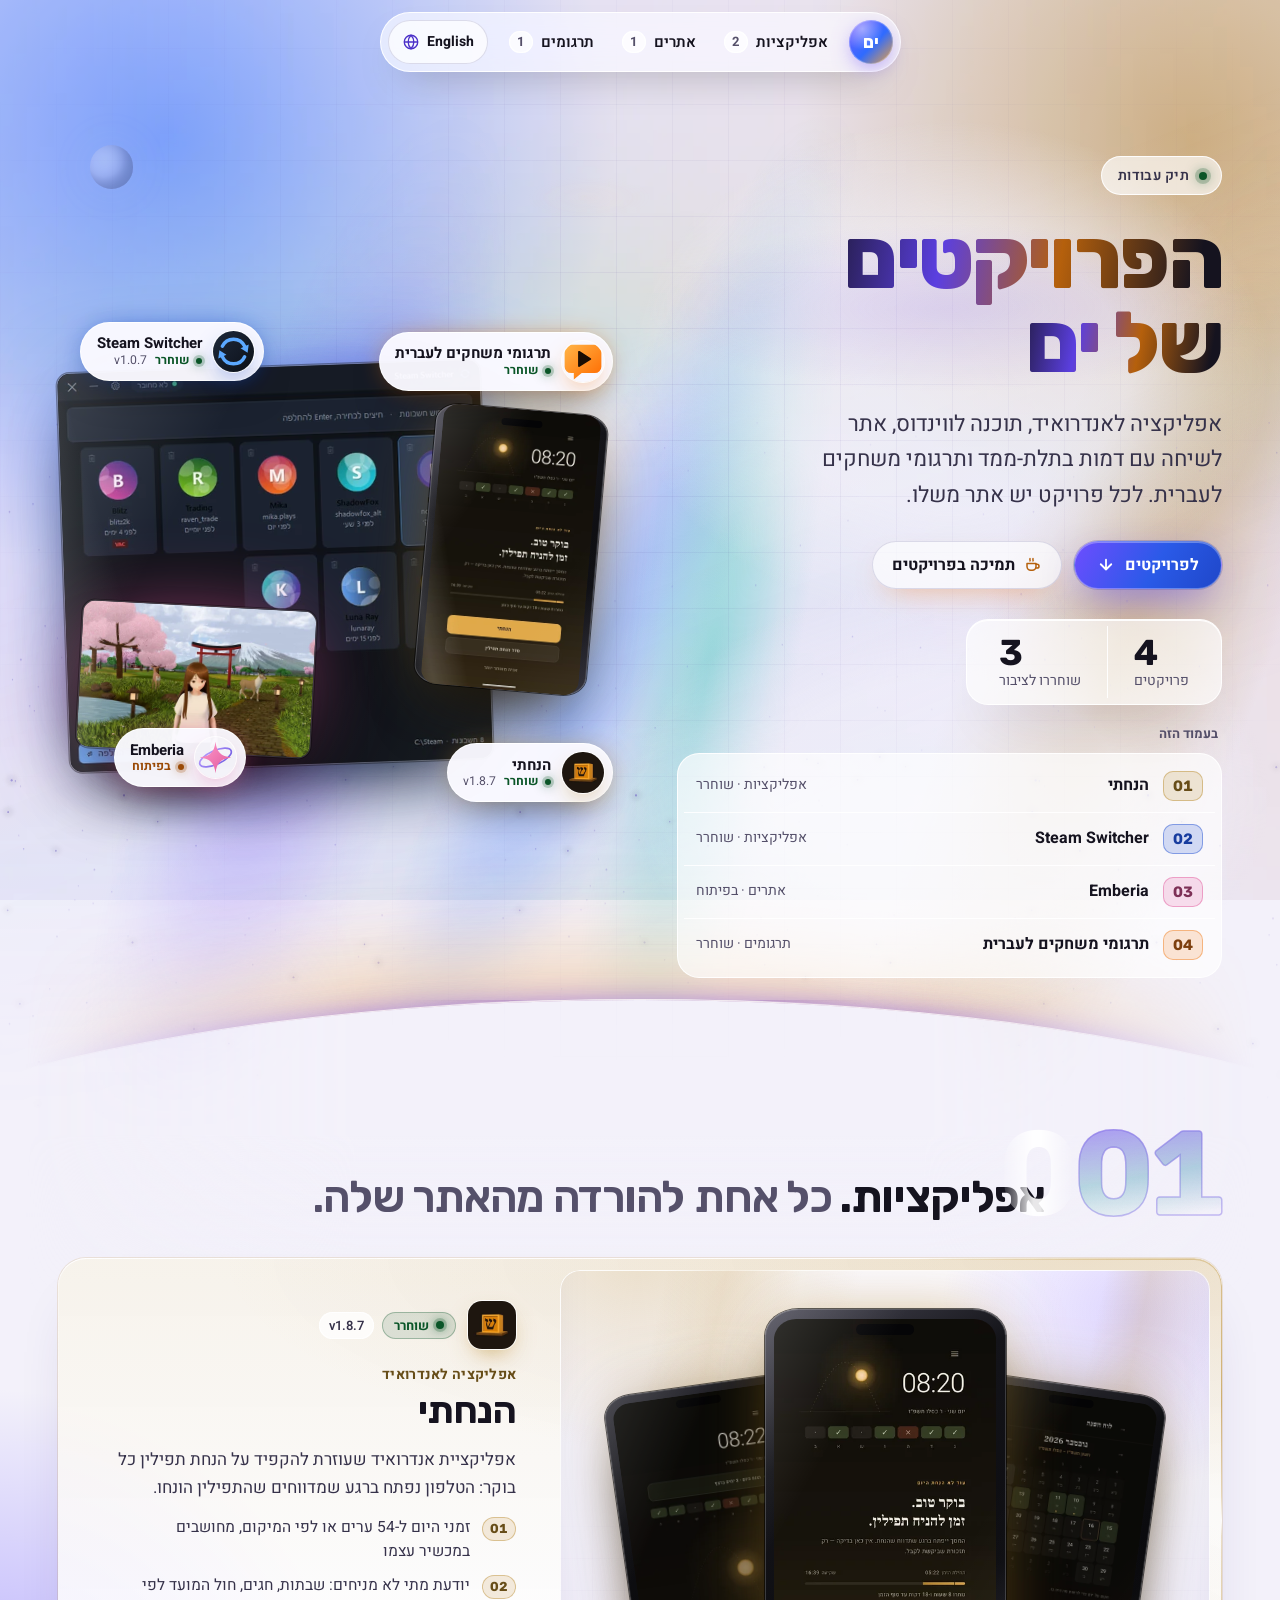
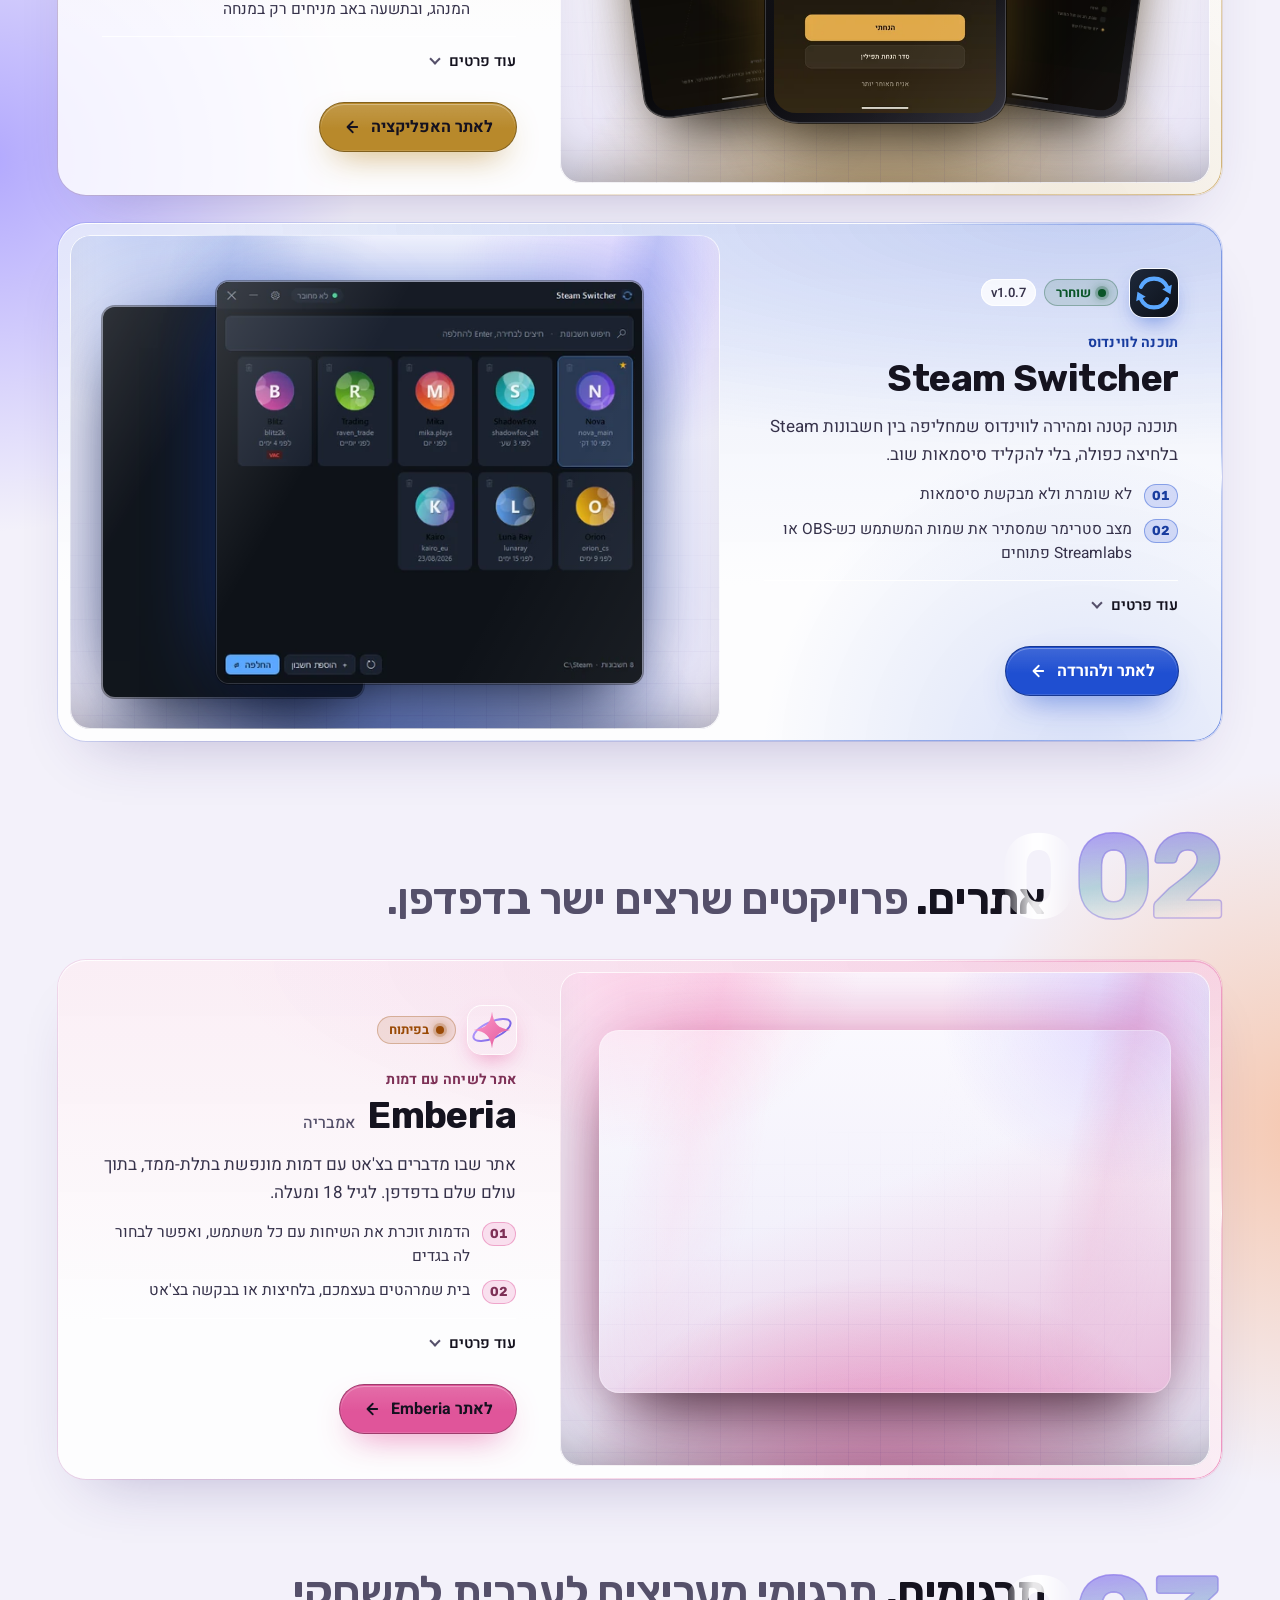
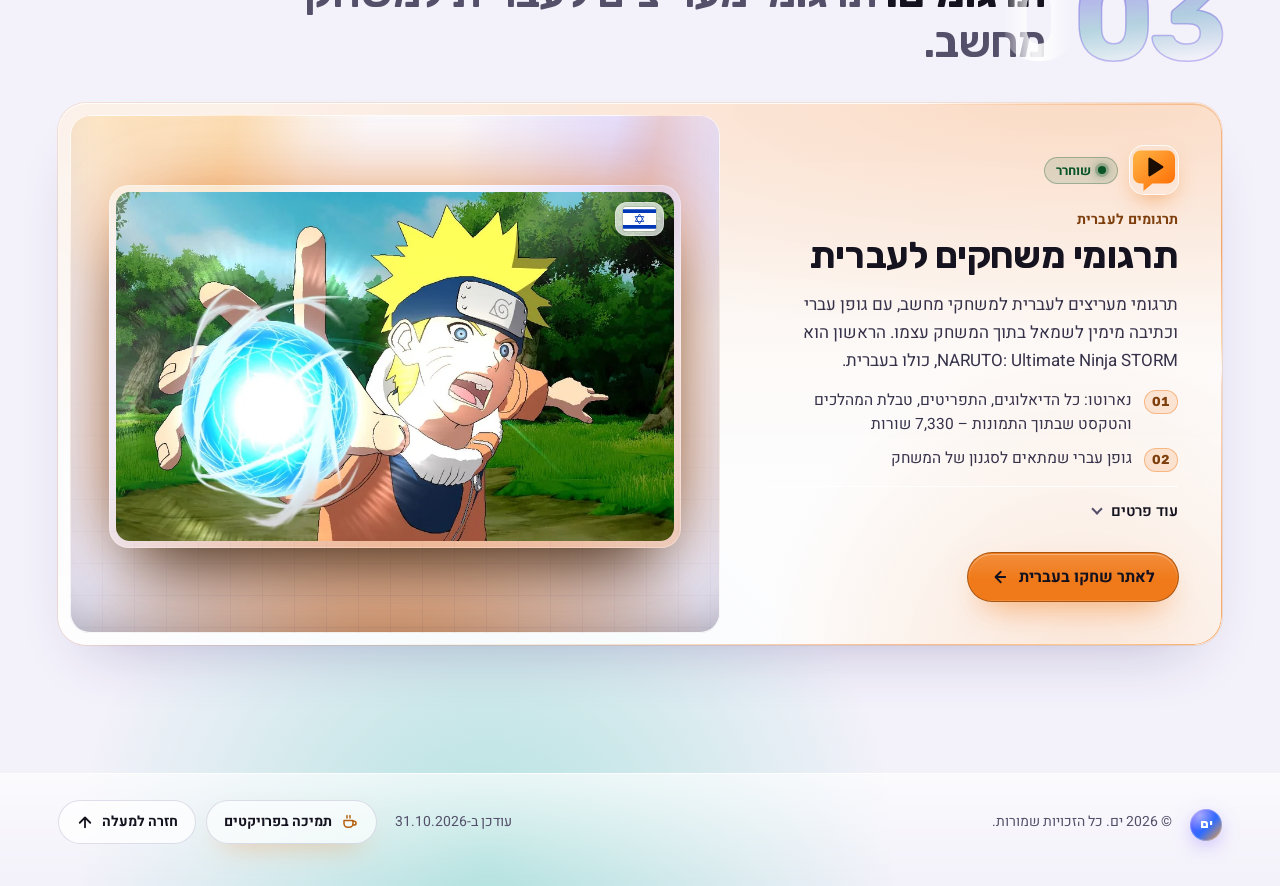
==== commit f68ac0f7: "Footer: a copyright line instead of how the site was built Co-Authored-By: Claude Opus 5.5 <noreply@" ====
--- a/public/index.html
+++ b/public/index.html
@@ -285,7 +285,7 @@
   <footer class="foot">
     <div class="wrap foot-inner">
       <span class="brand-mark brand-mark--small" aria-hidden="true">ים</span>
-      <p>נבנה <span class="nw">ב-<span dir="ltr">HTML</span></span> <span class="nw">ו-<span dir="ltr">CSS</span></span> עם מעט <span dir="ltr">JavaScript</span>, בלי עוגיות ובלי מעקב.</p>
+      <p>© <span dir="ltr">2026</span> ים. כל הזכויות שמורות.</p>
       <p class="foot-date">עודכן ב-<time datetime="2026-10-31" dir="ltr">31.10.2026</time></p>
       <div class="foot-actions"><a class="donate donate--foot" href="https://ko-fi.com/yamt2000" target="_blank" rel="noopener"><svg class="cup" viewBox="0 0 24 24" width="18" height="18" aria-hidden="true" focusable="false"><g fill="none" stroke="currentColor" stroke-width="2" stroke-linecap="round" stroke-linejoin="round"><path d="M4 10h12v4a5 5 0 0 1-5 5H9a5 5 0 0 1-5-5z"/><path d="M16 11h1.5a2.5 2.5 0 0 1 0 5H16"/><path d="M8 3.5c-.8 1 .8 2 0 3M12 3.5c-.8 1 .8 2 0 3"/></g></svg>תמיכה בפרויקטים</a><a class="to-top" href="#top">חזרה למעלה <svg class="arrow arrow--up" viewBox="0 0 24 24" width="18" height="18" aria-hidden="true" focusable="false"><path d="M5 13l7-7 7 7M12 6v13" fill="none" stroke="currentColor" stroke-width="2.4" stroke-linecap="round" stroke-linejoin="round"/></svg></a></div>
     </div>
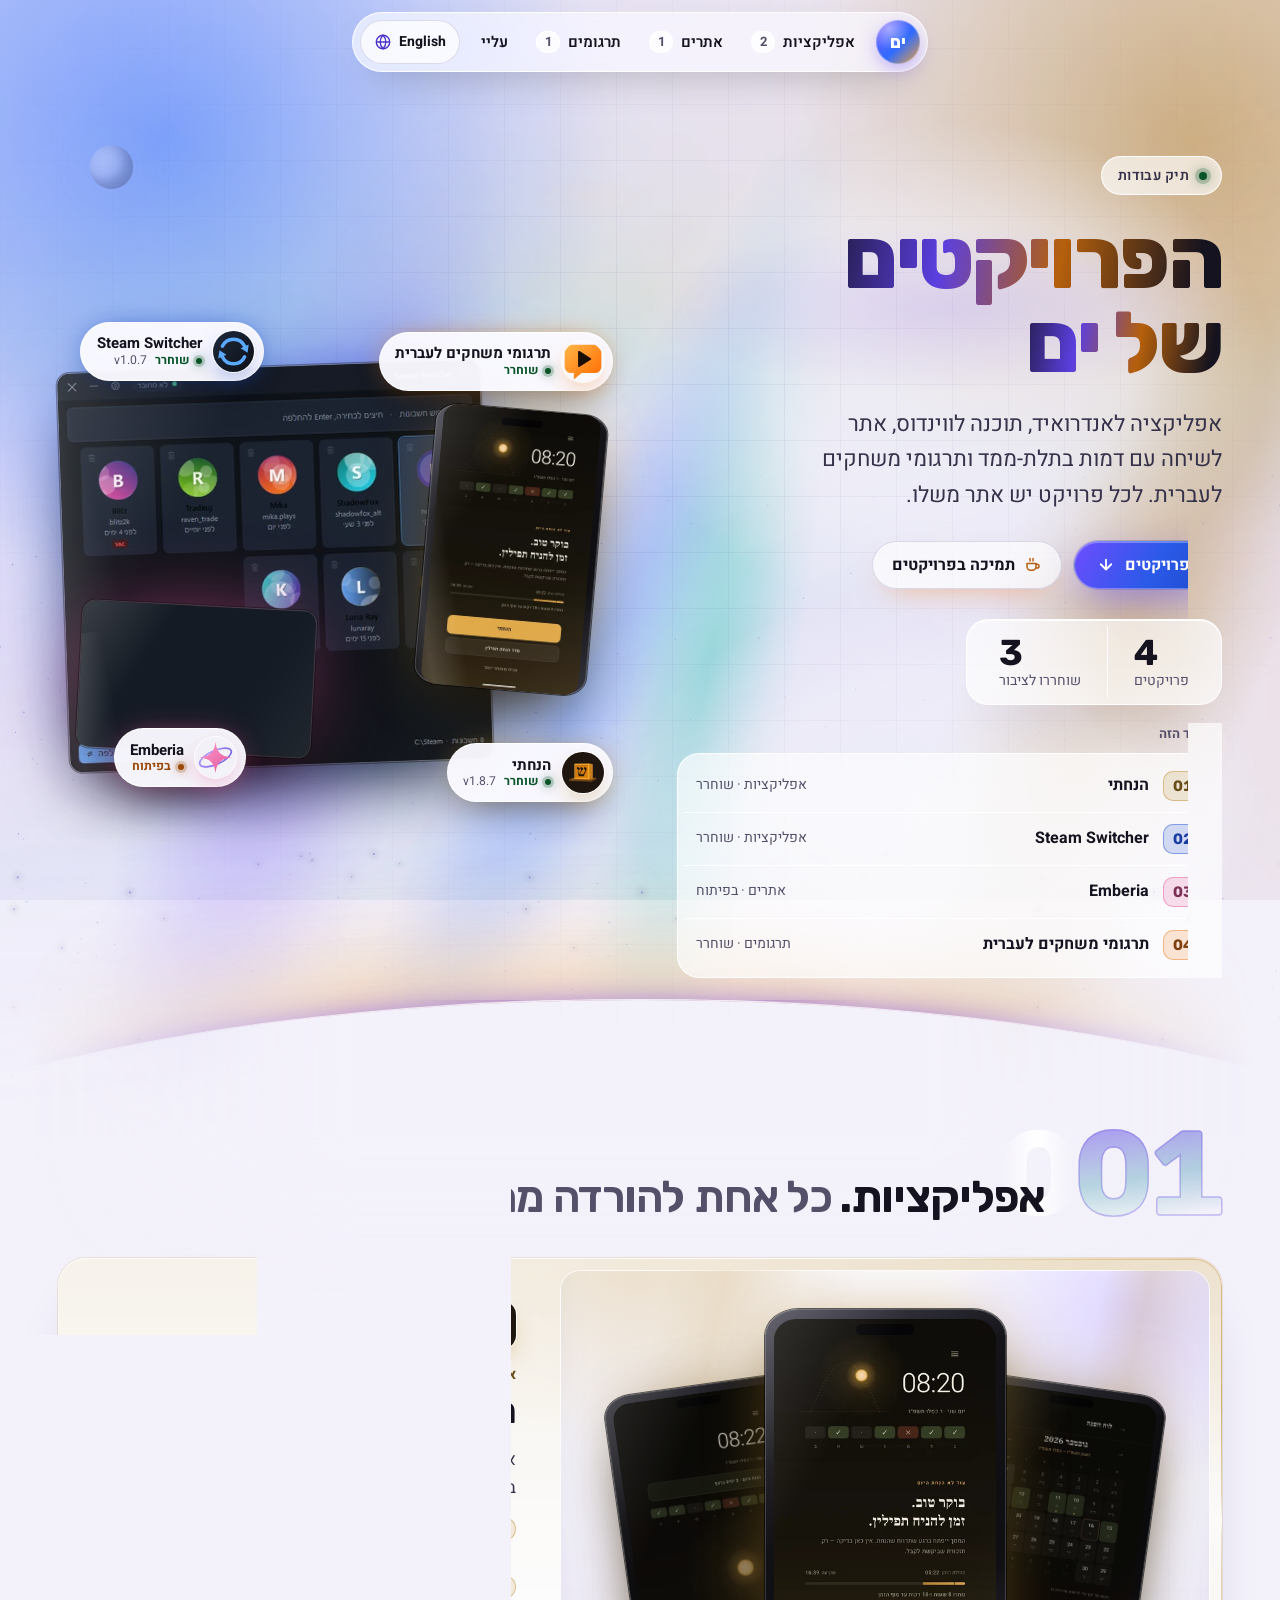
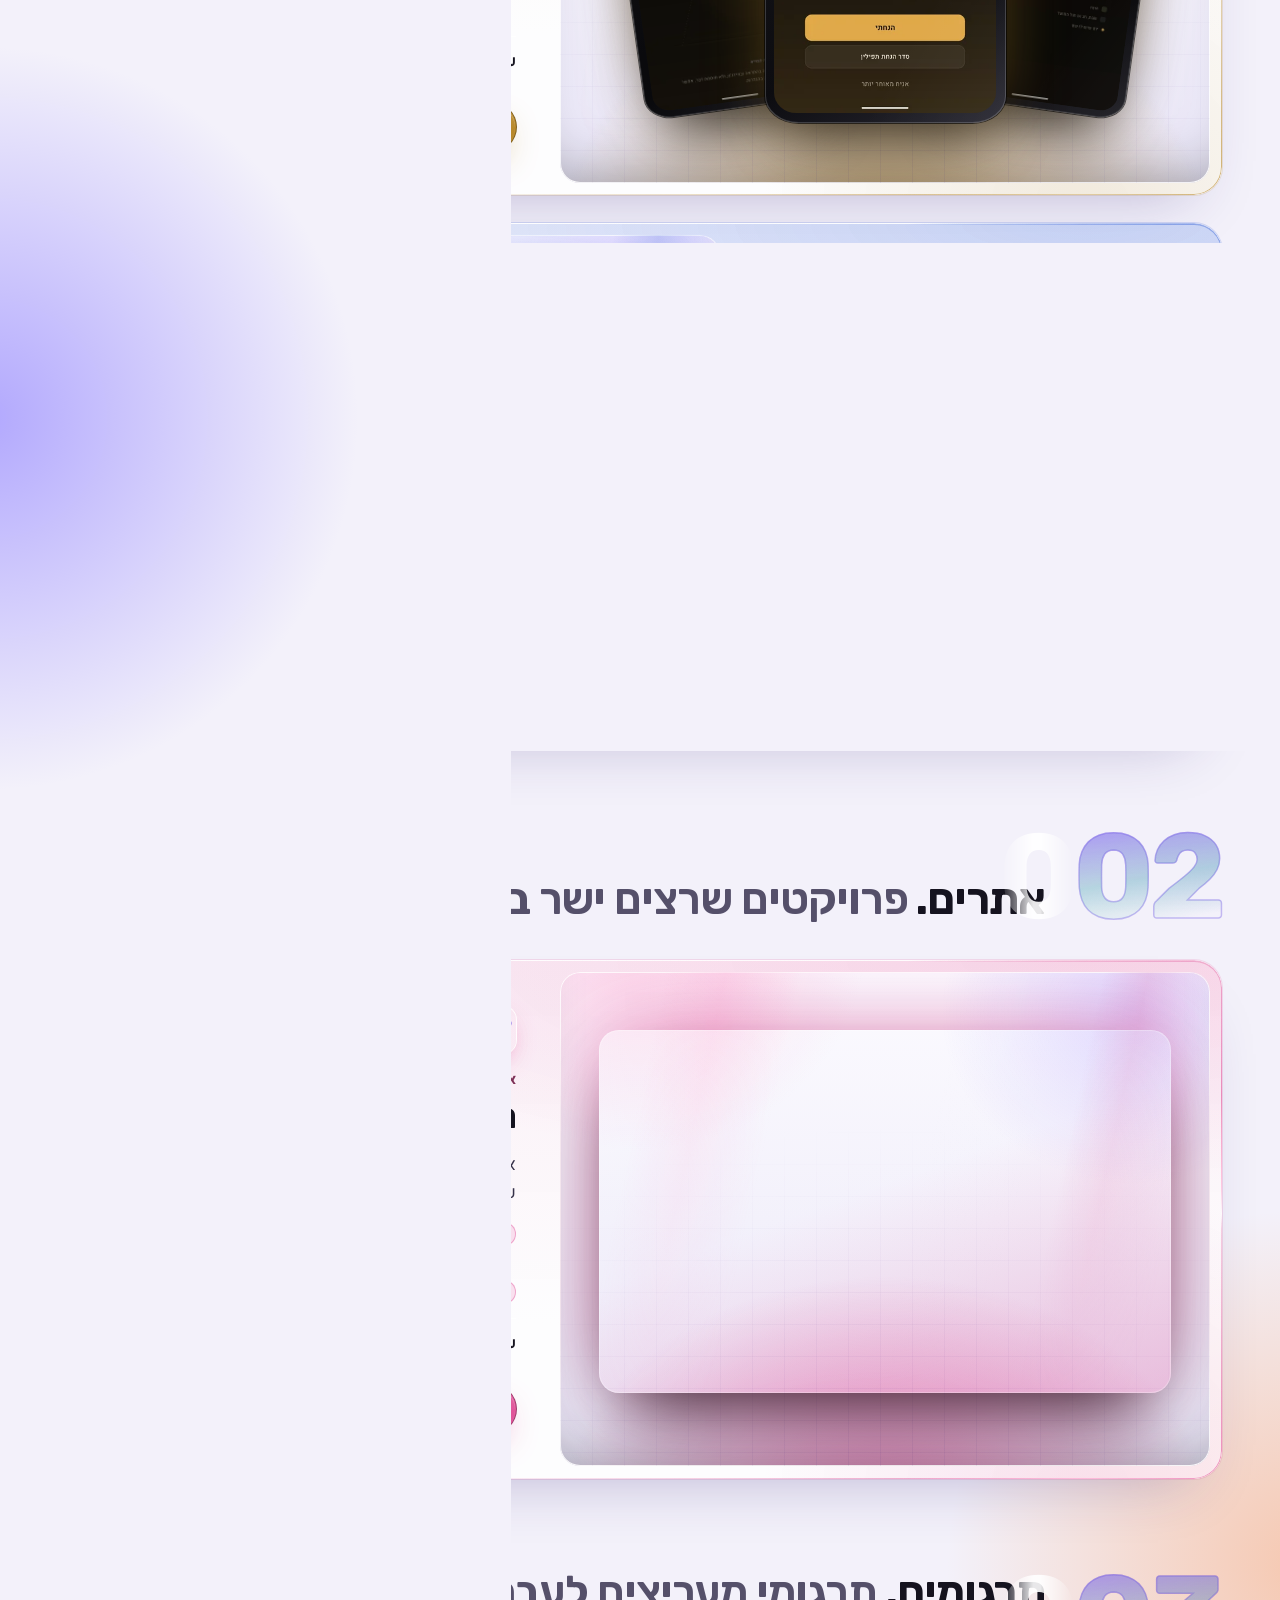
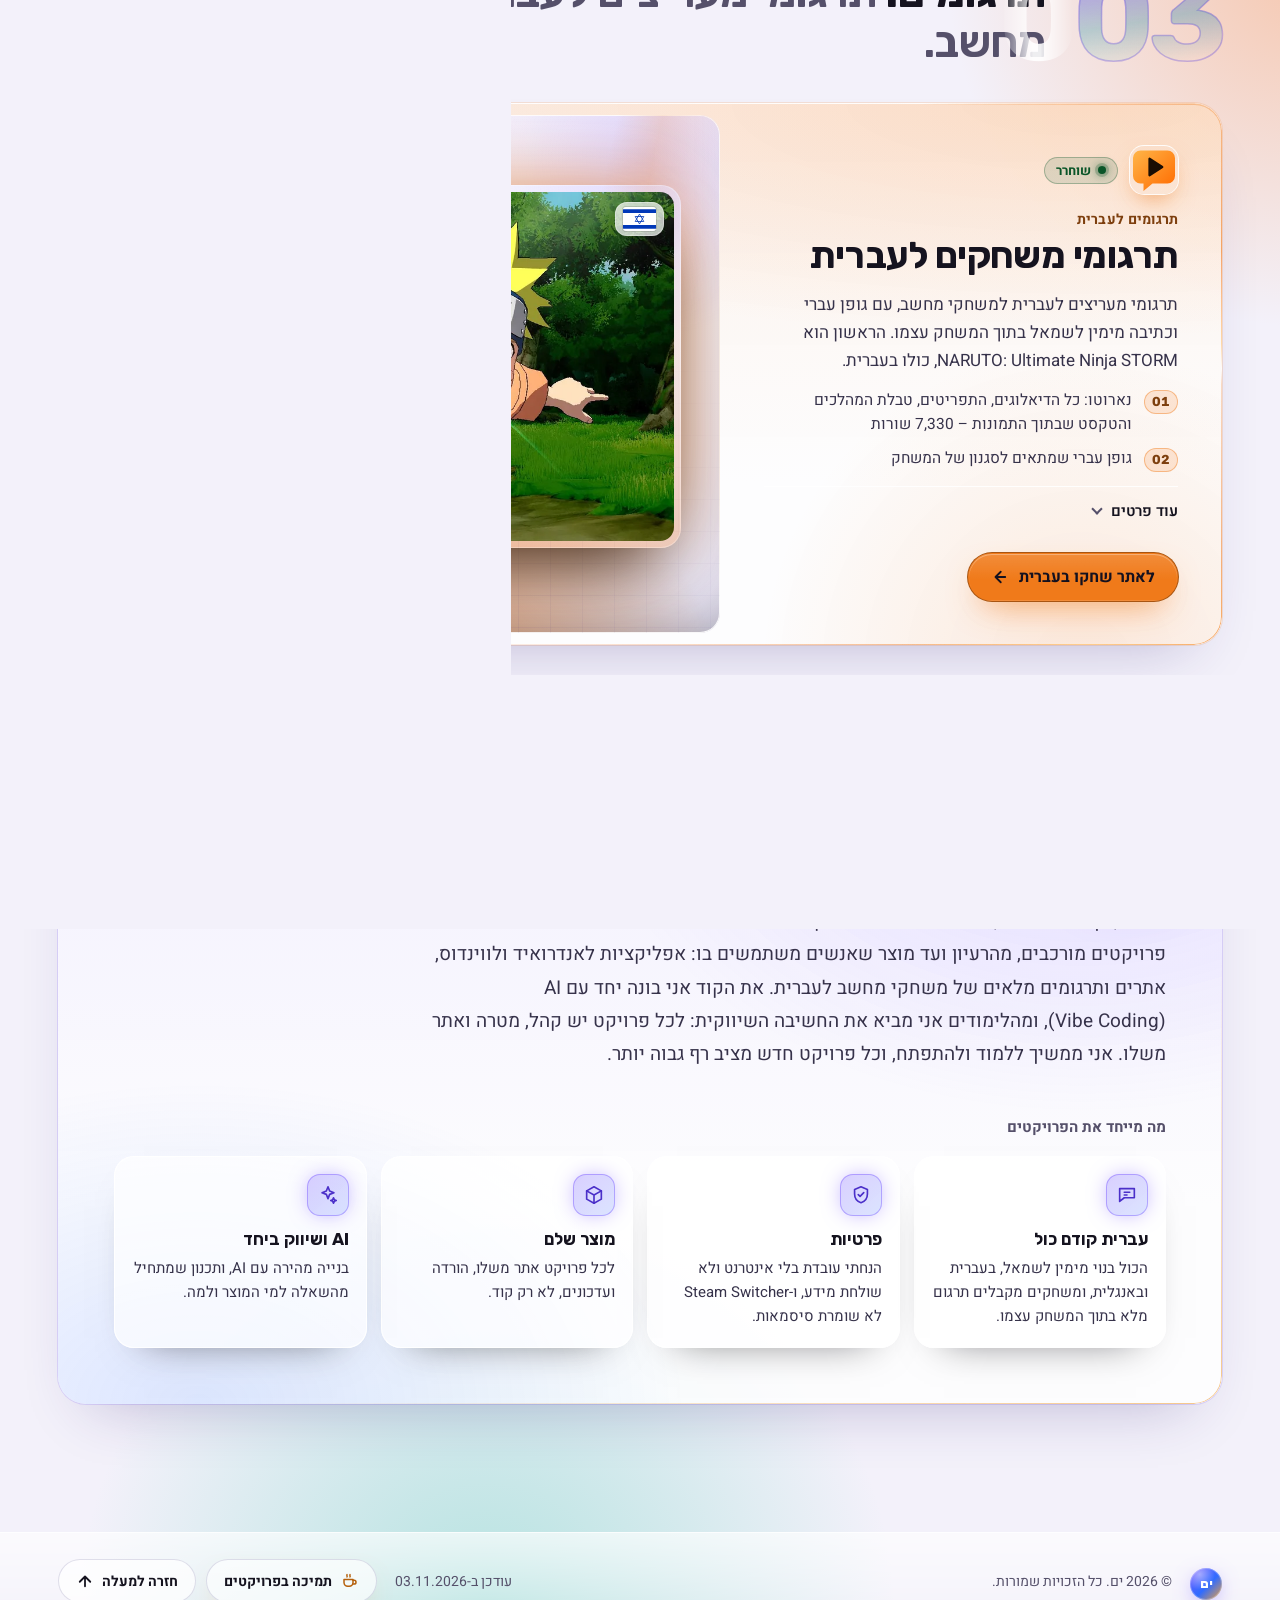
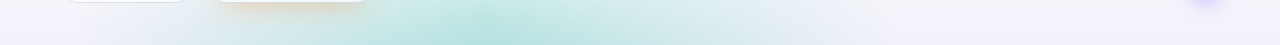
==== commit 7c0b8021: "About section: who Yam is and what makes the projects different A glass About panel after the projec" ====
--- a/public/index.html
+++ b/public/index.html
@@ -41,7 +41,17 @@
     "https://steam-switcher.gitlab.io/he/",
     "https://playivrit.pages.dev/",
     "https://emberia.pages.dev/"
-   ]
+   ],
+   "description": "אני ים, בן 26 מישראל, סטודנט שנה ב' לשיווק טכנולוגי. מאז שה-AI יצא לעולם אני בונה איתו פרויקטים מורכבים, מהרעיון ועד מוצר שאנשים משתמשים בו: אפליקציות לאנדרואיד ולווינדוס, אתרים ותרגומים מלאים של משחקי מחשב לעברית. את הקוד אני בונה יחד עם AI (Vibe Coding), ומהלימודים אני מביא את החשיבה השיווקית: לכל פרויקט יש קהל, מטרה ואתר משלו. אני ממשיך ללמוד ולהתפתח, וכל פרויקט חדש מציב רף גבוה יותר.",
+   "jobTitle": "סטודנט לשיווק טכנולוגי",
+   "nationality": {
+    "@type": "Country",
+    "name": "ישראל"
+   },
+   "homeLocation": {
+    "@type": "Country",
+    "name": "ישראל"
+   }
   },
   {
    "@type": "ItemList",
@@ -147,7 +157,7 @@
   <nav class="topbar" aria-label="ניווט ראשי">
     <div class="wrap topbar-inner">
       <a class="brand" href="#top" aria-label="לראש העמוד"><span class="brand-mark" aria-hidden="true">ים</span></a>
-      <div class="cats" role="group" aria-label="קטגוריות"><a href="#apps">אפליקציות <span class="count" dir="ltr">2</span></a><a href="#web">אתרים <span class="count" dir="ltr">1</span></a><a href="#translations">תרגומים <span class="count" dir="ltr">1</span></a></div>
+      <div class="cats" role="group" aria-label="קטגוריות"><a href="#apps">אפליקציות <span class="count" dir="ltr">2</span></a><a href="#web">אתרים <span class="count" dir="ltr">1</span></a><a href="#translations">תרגומים <span class="count" dir="ltr">1</span></a><a href="#about">עליי</a></div>
       <a class="lang" href="en/" hreflang="en" lang="en" dir="ltr"><svg viewBox="0 0 24 24" width="18" height="18" aria-hidden="true" focusable="false"><g fill="none" stroke="currentColor" stroke-width="1.8"><circle cx="12" cy="12" r="9"/><path d="M3 12h18M12 3c2.6 2.6 3.8 5.6 3.8 9s-1.2 6.4-3.8 9c-2.6-2.6-3.8-5.6-3.8-9S9.4 5.6 12 3z"/></g></svg><span class="lang-short" aria-hidden="true">EN</span><span class="lang-full">English</span></a>
     </div>
   </nav>
@@ -280,13 +290,25 @@
         </article>
       </div>
     </section>
+    <section class="about" id="about" aria-labelledby="about-title">
+      <div class="about-panel">
+        <div class="about-intro">
+          <div class="about-head">
+            <span class="about-mark" aria-hidden="true">ים</span>
+            <h2 id="about-title">קצת עליי</h2>
+          </div>
+          <p class="about-body">אני ים, בן <span dir="ltr">26</span> מישראל, סטודנט שנה ב&#x27; לשיווק טכנולוגי. מאז <span class="nw">שה-<span dir="ltr">AI</span></span> יצא לעולם אני בונה איתו פרויקטים מורכבים, מהרעיון ועד מוצר שאנשים משתמשים בו: אפליקציות לאנדרואיד ולווינדוס, אתרים ותרגומים מלאים של משחקי מחשב לעברית. את הקוד אני בונה יחד עם <span dir="ltr">AI</span> (<span dir="ltr" class="nw">Vibe Coding</span>), ומהלימודים אני מביא את החשיבה השיווקית: לכל פרויקט יש קהל, מטרה ואתר משלו. אני ממשיך ללמוד ולהתפתח, וכל פרויקט חדש מציב רף גבוה יותר.</p>
+        </div>
+        <h3 class="about-points-title">מה מייחד את הפרויקטים</h3><ul class="about-points"><li style="--i: 0"><span class="about-icon" aria-hidden="true"><svg viewBox="0 0 24 24" width="22" height="22" focusable="false"><g fill="none" stroke="currentColor" stroke-width="1.8" stroke-linecap="round" stroke-linejoin="round"><path d="M4 5h16v10H9l-5 4z"/><path d="M15 9H9m3 3H9"/></g></svg></span><h4>עברית קודם כול</h4><p>הכול בנוי מימין לשמאל, בעברית ובאנגלית, ומשחקים מקבלים תרגום מלא בתוך המשחק עצמו.</p></li><li style="--i: 1"><span class="about-icon" aria-hidden="true"><svg viewBox="0 0 24 24" width="22" height="22" focusable="false"><g fill="none" stroke="currentColor" stroke-width="1.8" stroke-linecap="round" stroke-linejoin="round"><path d="M12 3l7 3v5c0 4.4-3 8.2-7 9.5C8 19.2 5 15.4 5 11V6z"/><path d="M9 11.5l2 2 4-4"/></g></svg></span><h4>פרטיות</h4><p>הנחתי עובדת בלי אינטרנט ולא שולחת מידע, <span class="nw">ו-<span dir="ltr">Steam Switcher</span></span> לא שומרת סיסמאות.</p></li><li style="--i: 2"><span class="about-icon" aria-hidden="true"><svg viewBox="0 0 24 24" width="22" height="22" focusable="false"><g fill="none" stroke="currentColor" stroke-width="1.8" stroke-linecap="round" stroke-linejoin="round"><path d="M12 3l8 4.5v9L12 21l-8-4.5v-9z"/><path d="M4 7.5l8 4.5 8-4.5M12 12v9"/></g></svg></span><h4>מוצר שלם</h4><p>לכל פרויקט אתר משלו, הורדה ועדכונים, לא רק קוד.</p></li><li style="--i: 3"><span class="about-icon" aria-hidden="true"><svg viewBox="0 0 24 24" width="22" height="22" focusable="false"><g fill="none" stroke="currentColor" stroke-width="1.8" stroke-linecap="round" stroke-linejoin="round"><path d="M12 3l1.8 4.7L18.5 9.5l-4.7 1.8L12 16l-1.8-4.7L5.5 9.5l4.7-1.8z"/><path d="M18 15l.9 2.1L21 18l-2.1.9L18 21l-.9-2.1L15 18l2.1-.9z"/></g></svg></span><h4><span dir="ltr">AI</span> ושיווק ביחד</h4><p>בנייה מהירה עם <span dir="ltr">AI</span>, ותכנון שמתחיל מהשאלה למי המוצר ולמה.</p></li></ul>
+      </div>
+    </section>
   </main>
 
   <footer class="foot">
     <div class="wrap foot-inner">
       <span class="brand-mark brand-mark--small" aria-hidden="true">ים</span>
       <p>© <span dir="ltr">2026</span> ים. כל הזכויות שמורות.</p>
-      <p class="foot-date">עודכן ב-<time datetime="2026-10-31" dir="ltr">31.10.2026</time></p>
+      <p class="foot-date">עודכן ב-<time datetime="2026-11-03" dir="ltr">03.11.2026</time></p>
       <div class="foot-actions"><a class="donate donate--foot" href="https://ko-fi.com/yamt2000" target="_blank" rel="noopener"><svg class="cup" viewBox="0 0 24 24" width="18" height="18" aria-hidden="true" focusable="false"><g fill="none" stroke="currentColor" stroke-width="2" stroke-linecap="round" stroke-linejoin="round"><path d="M4 10h12v4a5 5 0 0 1-5 5H9a5 5 0 0 1-5-5z"/><path d="M16 11h1.5a2.5 2.5 0 0 1 0 5H16"/><path d="M8 3.5c-.8 1 .8 2 0 3M12 3.5c-.8 1 .8 2 0 3"/></g></svg>תמיכה בפרויקטים</a><a class="to-top" href="#top">חזרה למעלה <svg class="arrow arrow--up" viewBox="0 0 24 24" width="18" height="18" aria-hidden="true" focusable="false"><path d="M5 13l7-7 7 7M12 6v13" fill="none" stroke="currentColor" stroke-width="2.4" stroke-linecap="round" stroke-linejoin="round"/></svg></a></div>
     </div>
   </footer>
--- a/public/site.css
+++ b/public/site.css
@@ -516,8 +516,21 @@
     position: absolute; width: 1px; height: 1px; overflow: hidden; clip-path: inset(50%); white-space: nowrap;
   }
 }
-@media (max-width: 400px) {
+@media (max-width: 680px) {
   .count { display: none; }
+  /* four links and the language switch share up to 680px: the switch shows its short name */
+  .topbar-inner { max-width: calc(100% - 12px); }
+  .cats a { padding: 0 7px; }
+  .lang { padding: 0 10px; }
+  .lang-short { display: inline; }
+  .lang-full {
+    position: absolute; width: 1px; height: 1px; overflow: hidden; clip-path: inset(50%); white-space: nowrap;
+  }
+}
+@media (max-width: 360px) {
+  /* the brand mark gives its place to the links (the footer has "back to top") */
+  .topbar .brand { display: none; }
+  .cats a { padding: 0 6px; font-size: .8125rem; }
 }
 
 /* ------------------------------------------------------------ hero */
@@ -1539,6 +1552,131 @@
   .card--flip .stage { order: 2; margin-inline: 0 12px; }
 }
 
+/* ------------------------------------------------------------ about */
+
+.about { padding-top: clamp(56px, 8vw, 112px); }
+
+.about-panel {
+  position: relative;
+  isolation: isolate;
+  overflow: hidden;
+  padding: clamp(24px, 4.4vw, 56px);
+  border-radius: var(--radius);
+  background:
+    radial-gradient(70% 90% at var(--at-start) 0%, color-mix(in srgb, var(--violet) var(--card-glow), transparent), transparent 62%),
+    radial-gradient(60% 70% at var(--at-end) 100%, color-mix(in srgb, #2f6bff 16%, transparent), transparent 70%),
+    linear-gradient(180deg, color-mix(in srgb, var(--violet) var(--card-tint), var(--card-solid)), var(--card-solid) 70%);
+  box-shadow: var(--card-shadow), 0 0 0 1px color-mix(in srgb, var(--violet) 18%, transparent);
+}
+.about-panel::before {
+  /* the same luminous edge as the cards */
+  content: "";
+  position: absolute;
+  inset: 0;
+  z-index: -1;
+  padding: 1px;
+  border-radius: inherit;
+  background: linear-gradient(155deg, rgb(255 255 255 / .34), rgb(255 255 255 / .05) 30%,
+    rgb(255 255 255 / .02) 62%, color-mix(in srgb, #f0a13a 60%, transparent));
+  -webkit-mask: linear-gradient(#000 0 0) content-box, linear-gradient(#000 0 0);
+  -webkit-mask-composite: xor;
+  mask: linear-gradient(#000 0 0) content-box exclude, linear-gradient(#000 0 0);
+  pointer-events: none;
+}
+
+.about-head {
+  display: flex;
+  align-items: center;
+  gap: clamp(14px, 2.4vw, 24px);
+  margin-bottom: clamp(14px, 2vw, 22px);
+}
+.about-mark {
+  display: grid;
+  place-items: center;
+  flex: none;
+  width: clamp(56px, 7vw, 80px);
+  aspect-ratio: 1;
+  border-radius: 28%;
+  background:
+    radial-gradient(80% 80% at 30% 20%, rgb(255 255 255 / .45), transparent 60%),
+    linear-gradient(135deg, var(--violet), #2f6bff 55%, #f0a13a);
+  box-shadow: 0 0 0 1px rgb(255 255 255 / .25) inset, 0 18px 50px -14px rgb(124 92 255 / .9);
+  color: #fff;
+  font-family: var(--display);
+  font-size: clamp(1.4rem, 3vw, 2rem);
+  font-weight: 800;
+  line-height: 1;
+}
+.about h2 {
+  margin: 0;
+  font-family: var(--display);
+  font-size: clamp(1.75rem, 5vw, 2.75rem);
+  font-weight: 700;
+  line-height: 1.1;
+  letter-spacing: -0.02em;
+}
+.about-body {
+  max-width: 68ch;
+  margin: 0;
+  color: var(--body);
+  font-size: clamp(1.0625rem, 1.6vw, 1.1875rem);
+  line-height: 1.75;
+  text-wrap: pretty;
+}
+
+.about-points-title {
+  margin: clamp(28px, 4vw, 44px) 0 16px;
+  color: var(--muted);
+  font-size: .9375rem;
+  font-weight: 700;
+}
+[lang="en"] .about-points-title { letter-spacing: .06em; text-transform: uppercase; font-size: .8125rem; }
+
+.about-points {
+  display: grid;
+  grid-template-columns: minmax(0, 1fr);
+  gap: 14px;
+  margin: 0;
+  padding: 0;
+  list-style: none;
+}
+@media (min-width: 640px) {
+  .about-points { grid-template-columns: repeat(2, minmax(0, 1fr)); }
+}
+@media (min-width: 1100px) {
+  .about-points { grid-template-columns: repeat(4, minmax(0, 1fr)); }
+}
+.about-points li {
+  padding: 18px 18px 20px;
+  border-radius: 20px;
+  background: var(--panel);
+  box-shadow: inset 0 0 0 1px var(--edge), 0 20px 40px -30px rgb(0 0 0 / .6);
+}
+.about-icon {
+  display: grid;
+  place-items: center;
+  width: 42px;
+  height: 42px;
+  margin-bottom: 12px;
+  border-radius: 13px;
+  background: linear-gradient(140deg, color-mix(in srgb, var(--violet) 30%, transparent), color-mix(in srgb, #2f6bff 18%, transparent));
+  box-shadow: inset 0 0 0 1px color-mix(in srgb, var(--violet) 45%, transparent), 0 0 24px -8px var(--violet);
+  color: var(--link);
+}
+.about-points h4 {
+  margin: 0 0 6px;
+  font-family: var(--display);
+  font-size: 1.0625rem;
+  font-weight: 700;
+  line-height: 1.3;
+}
+.about-points p {
+  margin: 0;
+  color: var(--body);
+  font-size: .9375rem;
+  line-height: 1.6;
+}
+
 /* ------------------------------------------------------------ 404 */
 
 .notfound {
@@ -2103,6 +2241,17 @@
       animation-range: entry 5% entry 65%;
     }
     .js .category-num { animation: word-rise linear both; animation-timeline: view(); animation-range: entry 0% entry 55%; }
+    /* the About panel and its points rise in like the category heads */
+    .js .about-intro {
+      animation: word-rise linear both;
+      animation-timeline: view();
+      animation-range: entry 5% entry 60%;
+    }
+    .js .about-points li {
+      animation: word-rise linear both;
+      animation-timeline: view();
+      animation-range: entry calc(4% + var(--i) * 6%) entry calc(50% + var(--i) * 6%);
+    }
     /* the numerals light up from inside as their section arrives */
     .js .category-num::before {
       animation: num-glow linear both;
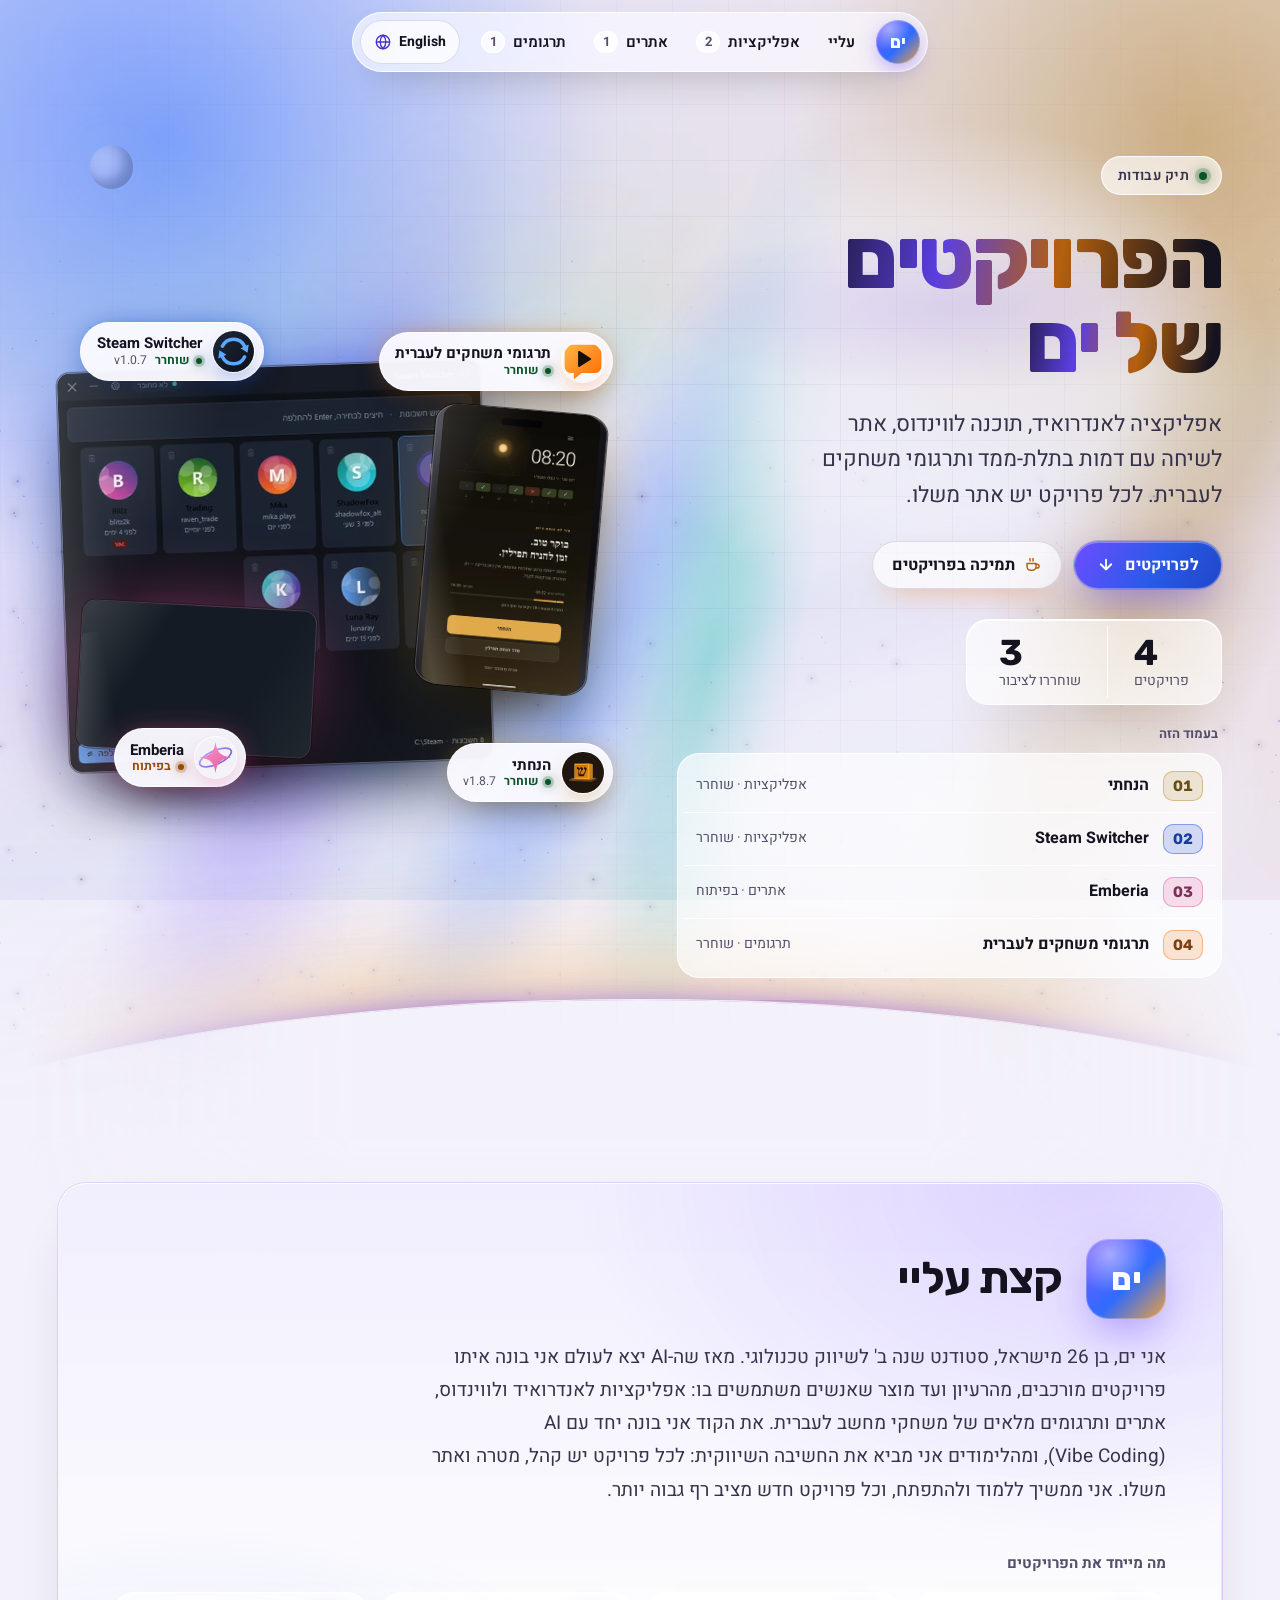
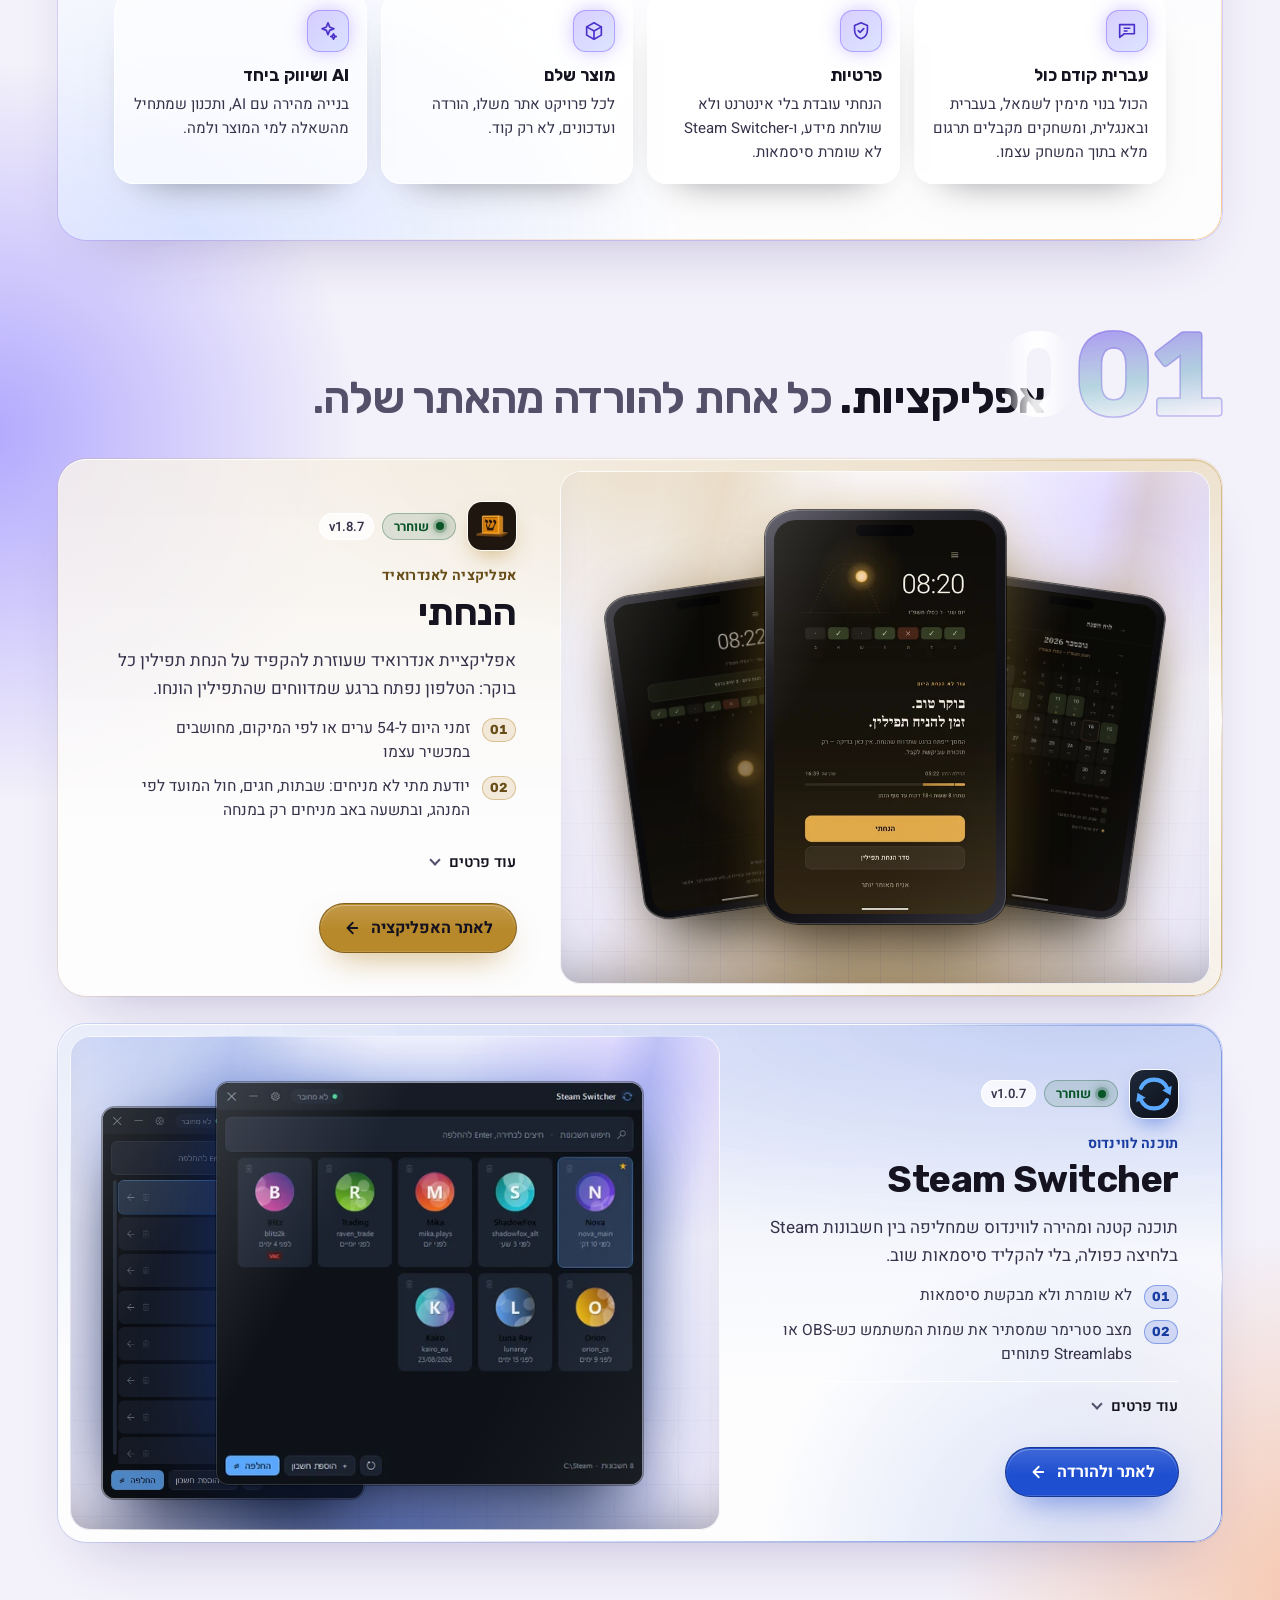
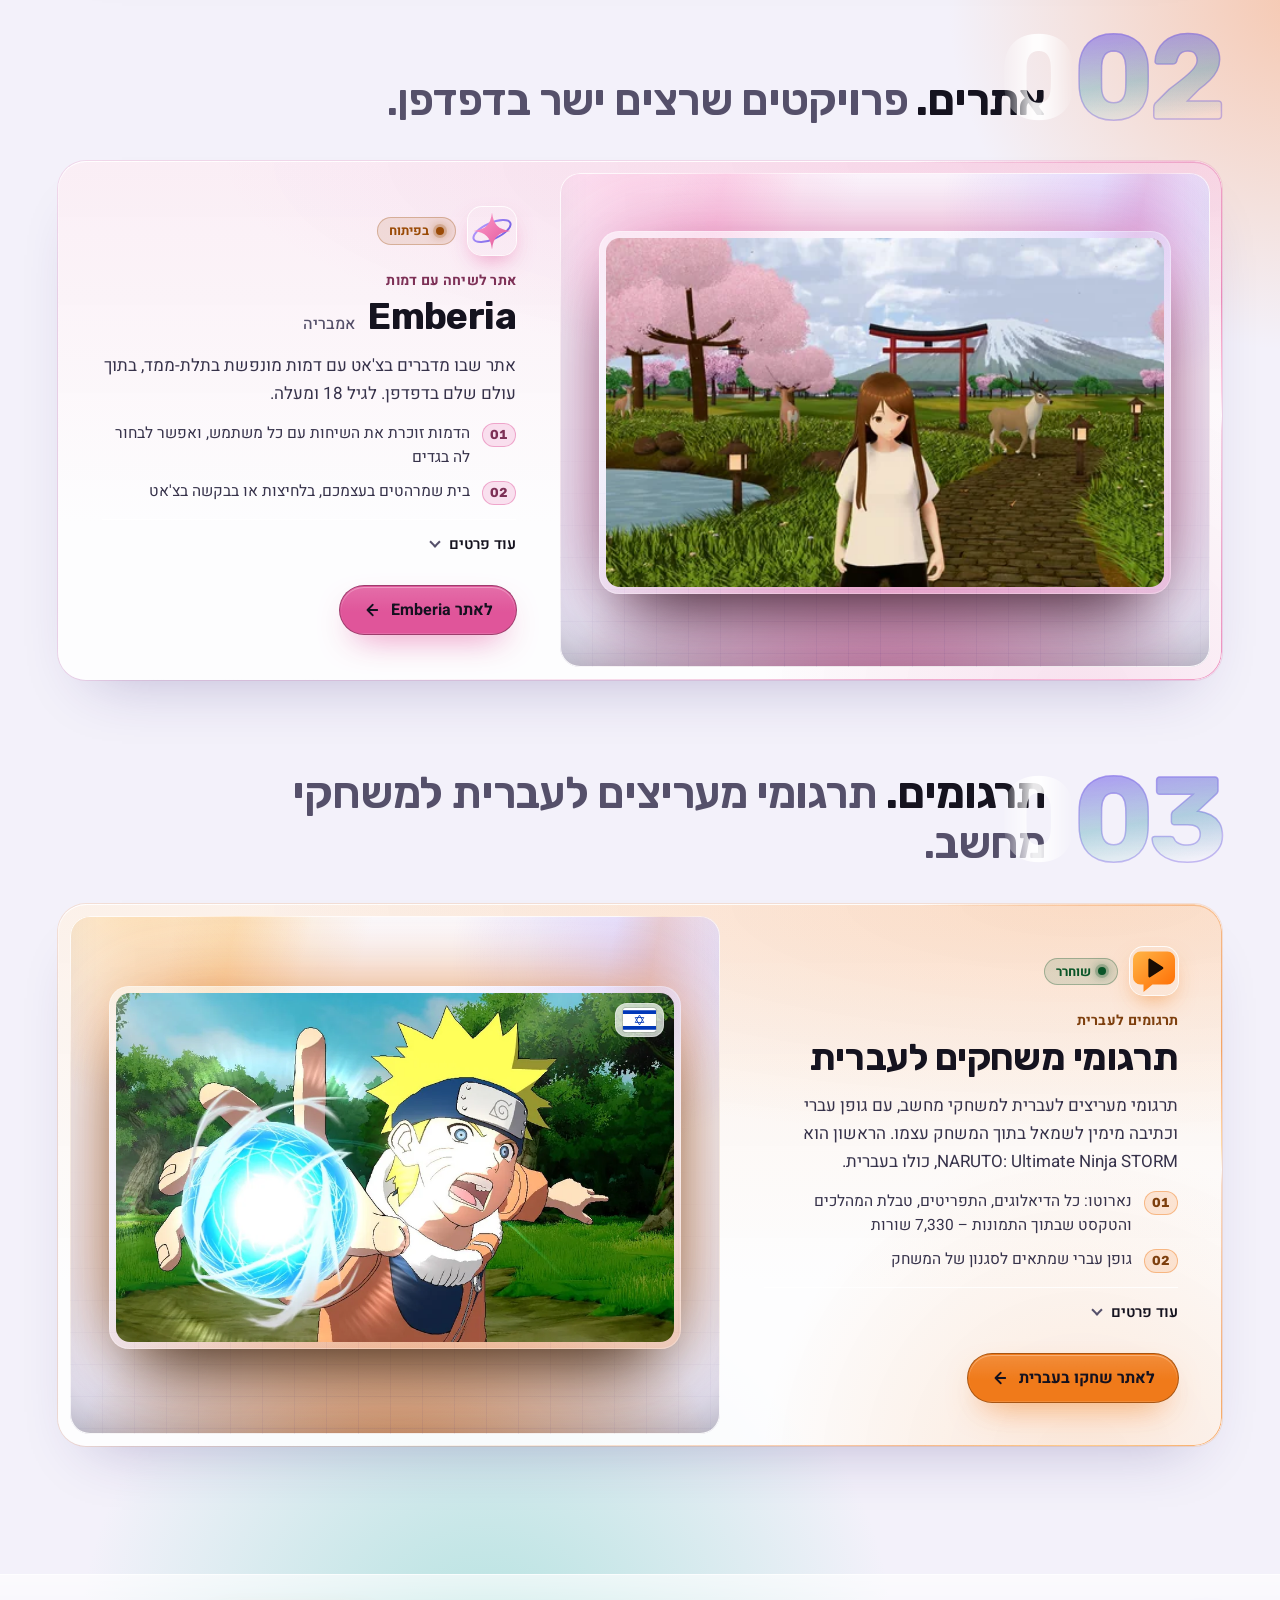
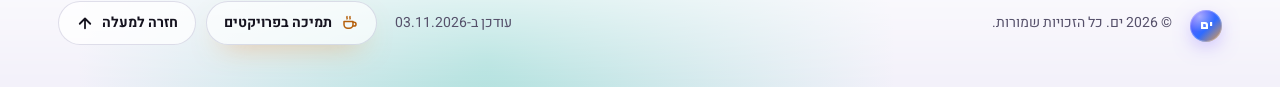
==== commit 6859dc4c: "About section first: right after the hero, and first in the top bar Co-Authored-By: Claude Opus 5.5 " ====
--- a/public/index.html
+++ b/public/index.html
@@ -157,7 +157,7 @@
   <nav class="topbar" aria-label="ניווט ראשי">
     <div class="wrap topbar-inner">
       <a class="brand" href="#top" aria-label="לראש העמוד"><span class="brand-mark" aria-hidden="true">ים</span></a>
-      <div class="cats" role="group" aria-label="קטגוריות"><a href="#apps">אפליקציות <span class="count" dir="ltr">2</span></a><a href="#web">אתרים <span class="count" dir="ltr">1</span></a><a href="#translations">תרגומים <span class="count" dir="ltr">1</span></a><a href="#about">עליי</a></div>
+      <div class="cats" role="group" aria-label="קטגוריות"><a href="#about">עליי</a><a href="#apps">אפליקציות <span class="count" dir="ltr">2</span></a><a href="#web">אתרים <span class="count" dir="ltr">1</span></a><a href="#translations">תרגומים <span class="count" dir="ltr">1</span></a></div>
       <a class="lang" href="en/" hreflang="en" lang="en" dir="ltr"><svg viewBox="0 0 24 24" width="18" height="18" aria-hidden="true" focusable="false"><g fill="none" stroke="currentColor" stroke-width="1.8"><circle cx="12" cy="12" r="9"/><path d="M3 12h18M12 3c2.6 2.6 3.8 5.6 3.8 9s-1.2 6.4-3.8 9c-2.6-2.6-3.8-5.6-3.8-9S9.4 5.6 12 3z"/></g></svg><span class="lang-short" aria-hidden="true">EN</span><span class="lang-full">English</span></a>
     </div>
   </nav>
@@ -193,6 +193,18 @@
   </header>
 
   <main id="main" class="wrap">
+    <section class="about" id="about" aria-labelledby="about-title">
+      <div class="about-panel">
+        <div class="about-intro">
+          <div class="about-head">
+            <span class="about-mark" aria-hidden="true">ים</span>
+            <h2 id="about-title">קצת עליי</h2>
+          </div>
+          <p class="about-body">אני ים, בן <span dir="ltr">26</span> מישראל, סטודנט שנה ב&#x27; לשיווק טכנולוגי. מאז <span class="nw">שה-<span dir="ltr">AI</span></span> יצא לעולם אני בונה איתו פרויקטים מורכבים, מהרעיון ועד מוצר שאנשים משתמשים בו: אפליקציות לאנדרואיד ולווינדוס, אתרים ותרגומים מלאים של משחקי מחשב לעברית. את הקוד אני בונה יחד עם <span dir="ltr">AI</span> (<span dir="ltr" class="nw">Vibe Coding</span>), ומהלימודים אני מביא את החשיבה השיווקית: לכל פרויקט יש קהל, מטרה ואתר משלו. אני ממשיך ללמוד ולהתפתח, וכל פרויקט חדש מציב רף גבוה יותר.</p>
+        </div>
+        <h3 class="about-points-title">מה מייחד את הפרויקטים</h3><ul class="about-points"><li style="--i: 0"><span class="about-icon" aria-hidden="true"><svg viewBox="0 0 24 24" width="22" height="22" focusable="false"><g fill="none" stroke="currentColor" stroke-width="1.8" stroke-linecap="round" stroke-linejoin="round"><path d="M4 5h16v10H9l-5 4z"/><path d="M15 9H9m3 3H9"/></g></svg></span><h4>עברית קודם כול</h4><p>הכול בנוי מימין לשמאל, בעברית ובאנגלית, ומשחקים מקבלים תרגום מלא בתוך המשחק עצמו.</p></li><li style="--i: 1"><span class="about-icon" aria-hidden="true"><svg viewBox="0 0 24 24" width="22" height="22" focusable="false"><g fill="none" stroke="currentColor" stroke-width="1.8" stroke-linecap="round" stroke-linejoin="round"><path d="M12 3l7 3v5c0 4.4-3 8.2-7 9.5C8 19.2 5 15.4 5 11V6z"/><path d="M9 11.5l2 2 4-4"/></g></svg></span><h4>פרטיות</h4><p>הנחתי עובדת בלי אינטרנט ולא שולחת מידע, <span class="nw">ו-<span dir="ltr">Steam Switcher</span></span> לא שומרת סיסמאות.</p></li><li style="--i: 2"><span class="about-icon" aria-hidden="true"><svg viewBox="0 0 24 24" width="22" height="22" focusable="false"><g fill="none" stroke="currentColor" stroke-width="1.8" stroke-linecap="round" stroke-linejoin="round"><path d="M12 3l8 4.5v9L12 21l-8-4.5v-9z"/><path d="M4 7.5l8 4.5 8-4.5M12 12v9"/></g></svg></span><h4>מוצר שלם</h4><p>לכל פרויקט אתר משלו, הורדה ועדכונים, לא רק קוד.</p></li><li style="--i: 3"><span class="about-icon" aria-hidden="true"><svg viewBox="0 0 24 24" width="22" height="22" focusable="false"><g fill="none" stroke="currentColor" stroke-width="1.8" stroke-linecap="round" stroke-linejoin="round"><path d="M12 3l1.8 4.7L18.5 9.5l-4.7 1.8L12 16l-1.8-4.7L5.5 9.5l4.7-1.8z"/><path d="M18 15l.9 2.1L21 18l-2.1.9L18 21l-.9-2.1L15 18l2.1-.9z"/></g></svg></span><h4><span dir="ltr">AI</span> ושיווק ביחד</h4><p>בנייה מהירה עם <span dir="ltr">AI</span>, ותכנון שמתחיל מהשאלה למי המוצר ולמה.</p></li></ul>
+      </div>
+    </section>
     <section class="category" id="apps" aria-labelledby="h-apps">
       <div class="category-head">
         <span class="category-num" dir="ltr" data-num="01" aria-hidden="true">01<span class="num-shine"><span>01</span></span></span>
@@ -290,18 +302,6 @@
         </article>
       </div>
     </section>
-    <section class="about" id="about" aria-labelledby="about-title">
-      <div class="about-panel">
-        <div class="about-intro">
-          <div class="about-head">
-            <span class="about-mark" aria-hidden="true">ים</span>
-            <h2 id="about-title">קצת עליי</h2>
-          </div>
-          <p class="about-body">אני ים, בן <span dir="ltr">26</span> מישראל, סטודנט שנה ב&#x27; לשיווק טכנולוגי. מאז <span class="nw">שה-<span dir="ltr">AI</span></span> יצא לעולם אני בונה איתו פרויקטים מורכבים, מהרעיון ועד מוצר שאנשים משתמשים בו: אפליקציות לאנדרואיד ולווינדוס, אתרים ותרגומים מלאים של משחקי מחשב לעברית. את הקוד אני בונה יחד עם <span dir="ltr">AI</span> (<span dir="ltr" class="nw">Vibe Coding</span>), ומהלימודים אני מביא את החשיבה השיווקית: לכל פרויקט יש קהל, מטרה ואתר משלו. אני ממשיך ללמוד ולהתפתח, וכל פרויקט חדש מציב רף גבוה יותר.</p>
-        </div>
-        <h3 class="about-points-title">מה מייחד את הפרויקטים</h3><ul class="about-points"><li style="--i: 0"><span class="about-icon" aria-hidden="true"><svg viewBox="0 0 24 24" width="22" height="22" focusable="false"><g fill="none" stroke="currentColor" stroke-width="1.8" stroke-linecap="round" stroke-linejoin="round"><path d="M4 5h16v10H9l-5 4z"/><path d="M15 9H9m3 3H9"/></g></svg></span><h4>עברית קודם כול</h4><p>הכול בנוי מימין לשמאל, בעברית ובאנגלית, ומשחקים מקבלים תרגום מלא בתוך המשחק עצמו.</p></li><li style="--i: 1"><span class="about-icon" aria-hidden="true"><svg viewBox="0 0 24 24" width="22" height="22" focusable="false"><g fill="none" stroke="currentColor" stroke-width="1.8" stroke-linecap="round" stroke-linejoin="round"><path d="M12 3l7 3v5c0 4.4-3 8.2-7 9.5C8 19.2 5 15.4 5 11V6z"/><path d="M9 11.5l2 2 4-4"/></g></svg></span><h4>פרטיות</h4><p>הנחתי עובדת בלי אינטרנט ולא שולחת מידע, <span class="nw">ו-<span dir="ltr">Steam Switcher</span></span> לא שומרת סיסמאות.</p></li><li style="--i: 2"><span class="about-icon" aria-hidden="true"><svg viewBox="0 0 24 24" width="22" height="22" focusable="false"><g fill="none" stroke="currentColor" stroke-width="1.8" stroke-linecap="round" stroke-linejoin="round"><path d="M12 3l8 4.5v9L12 21l-8-4.5v-9z"/><path d="M4 7.5l8 4.5 8-4.5M12 12v9"/></g></svg></span><h4>מוצר שלם</h4><p>לכל פרויקט אתר משלו, הורדה ועדכונים, לא רק קוד.</p></li><li style="--i: 3"><span class="about-icon" aria-hidden="true"><svg viewBox="0 0 24 24" width="22" height="22" focusable="false"><g fill="none" stroke="currentColor" stroke-width="1.8" stroke-linecap="round" stroke-linejoin="round"><path d="M12 3l1.8 4.7L18.5 9.5l-4.7 1.8L12 16l-1.8-4.7L5.5 9.5l4.7-1.8z"/><path d="M18 15l.9 2.1L21 18l-2.1.9L18 21l-.9-2.1L15 18l2.1-.9z"/></g></svg></span><h4><span dir="ltr">AI</span> ושיווק ביחד</h4><p>בנייה מהירה עם <span dir="ltr">AI</span>, ותכנון שמתחיל מהשאלה למי המוצר ולמה.</p></li></ul>
-      </div>
-    </section>
   </main>
 
   <footer class="foot">
